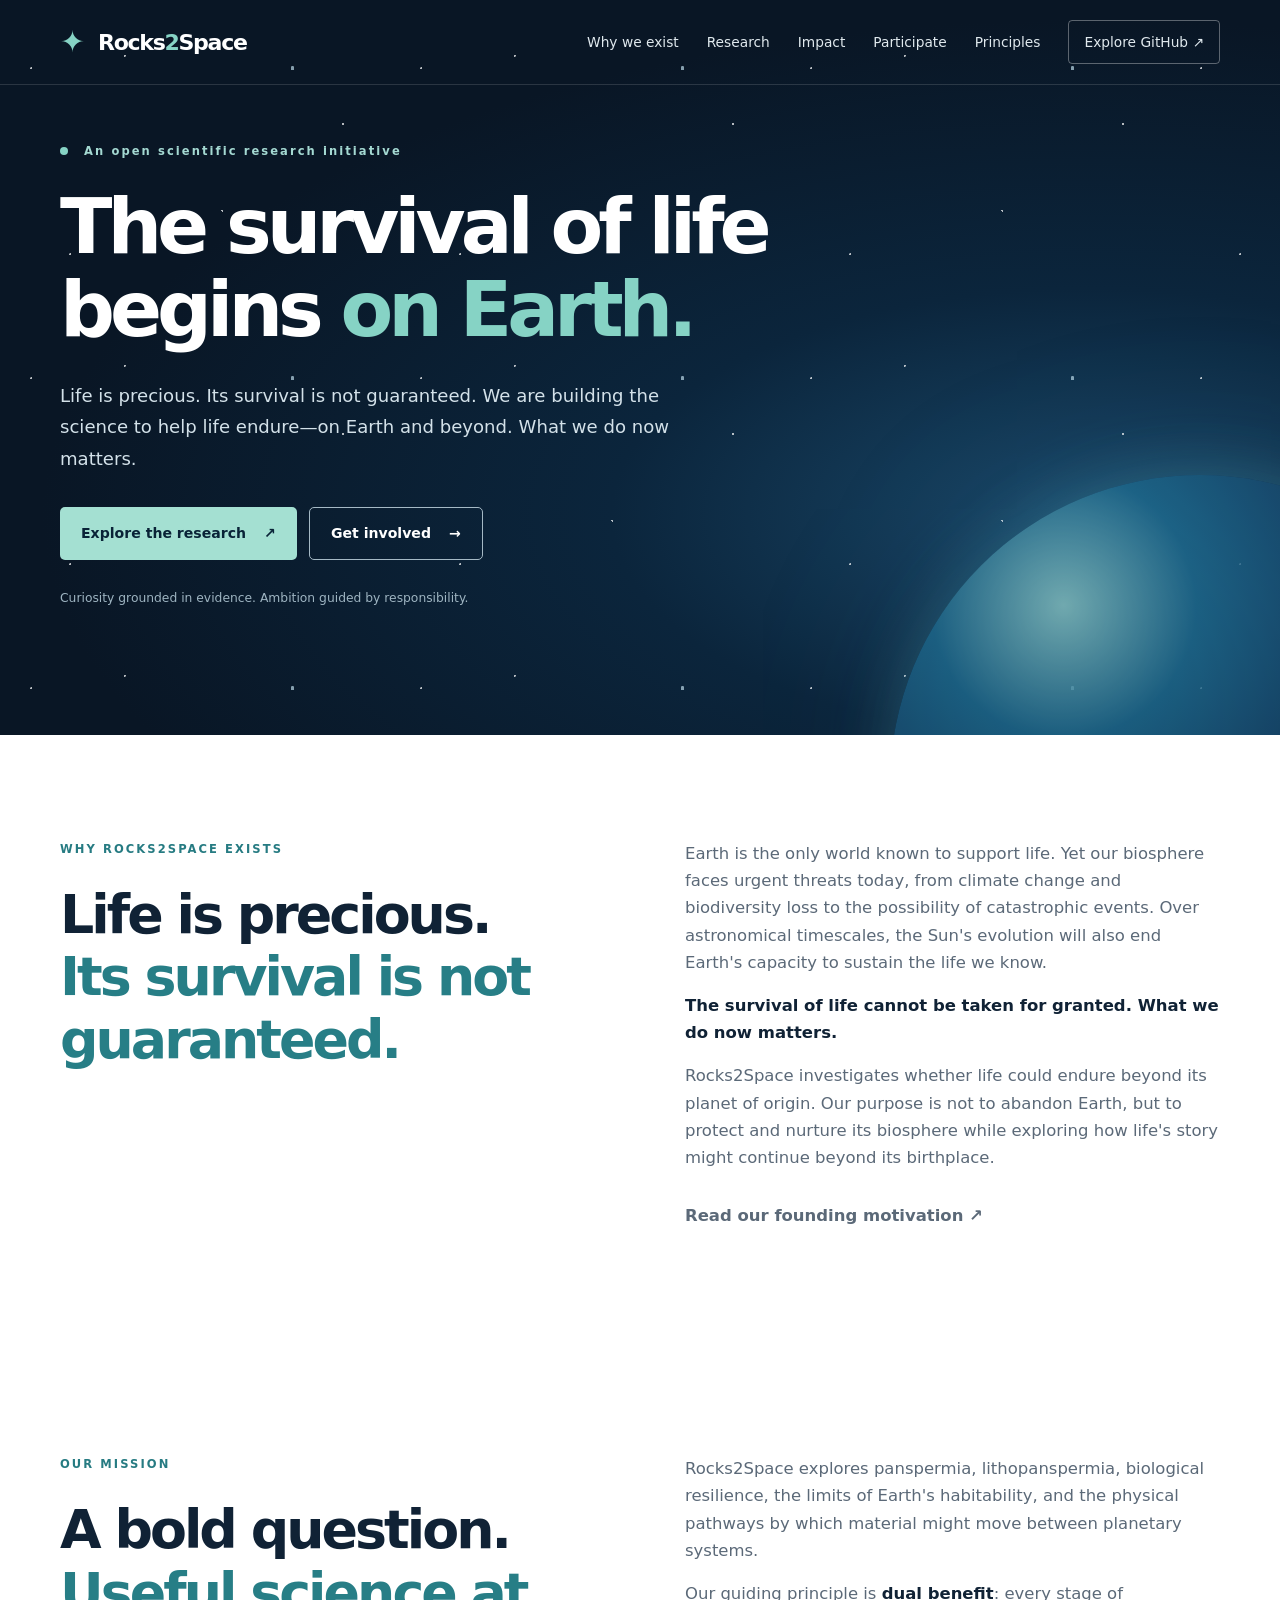
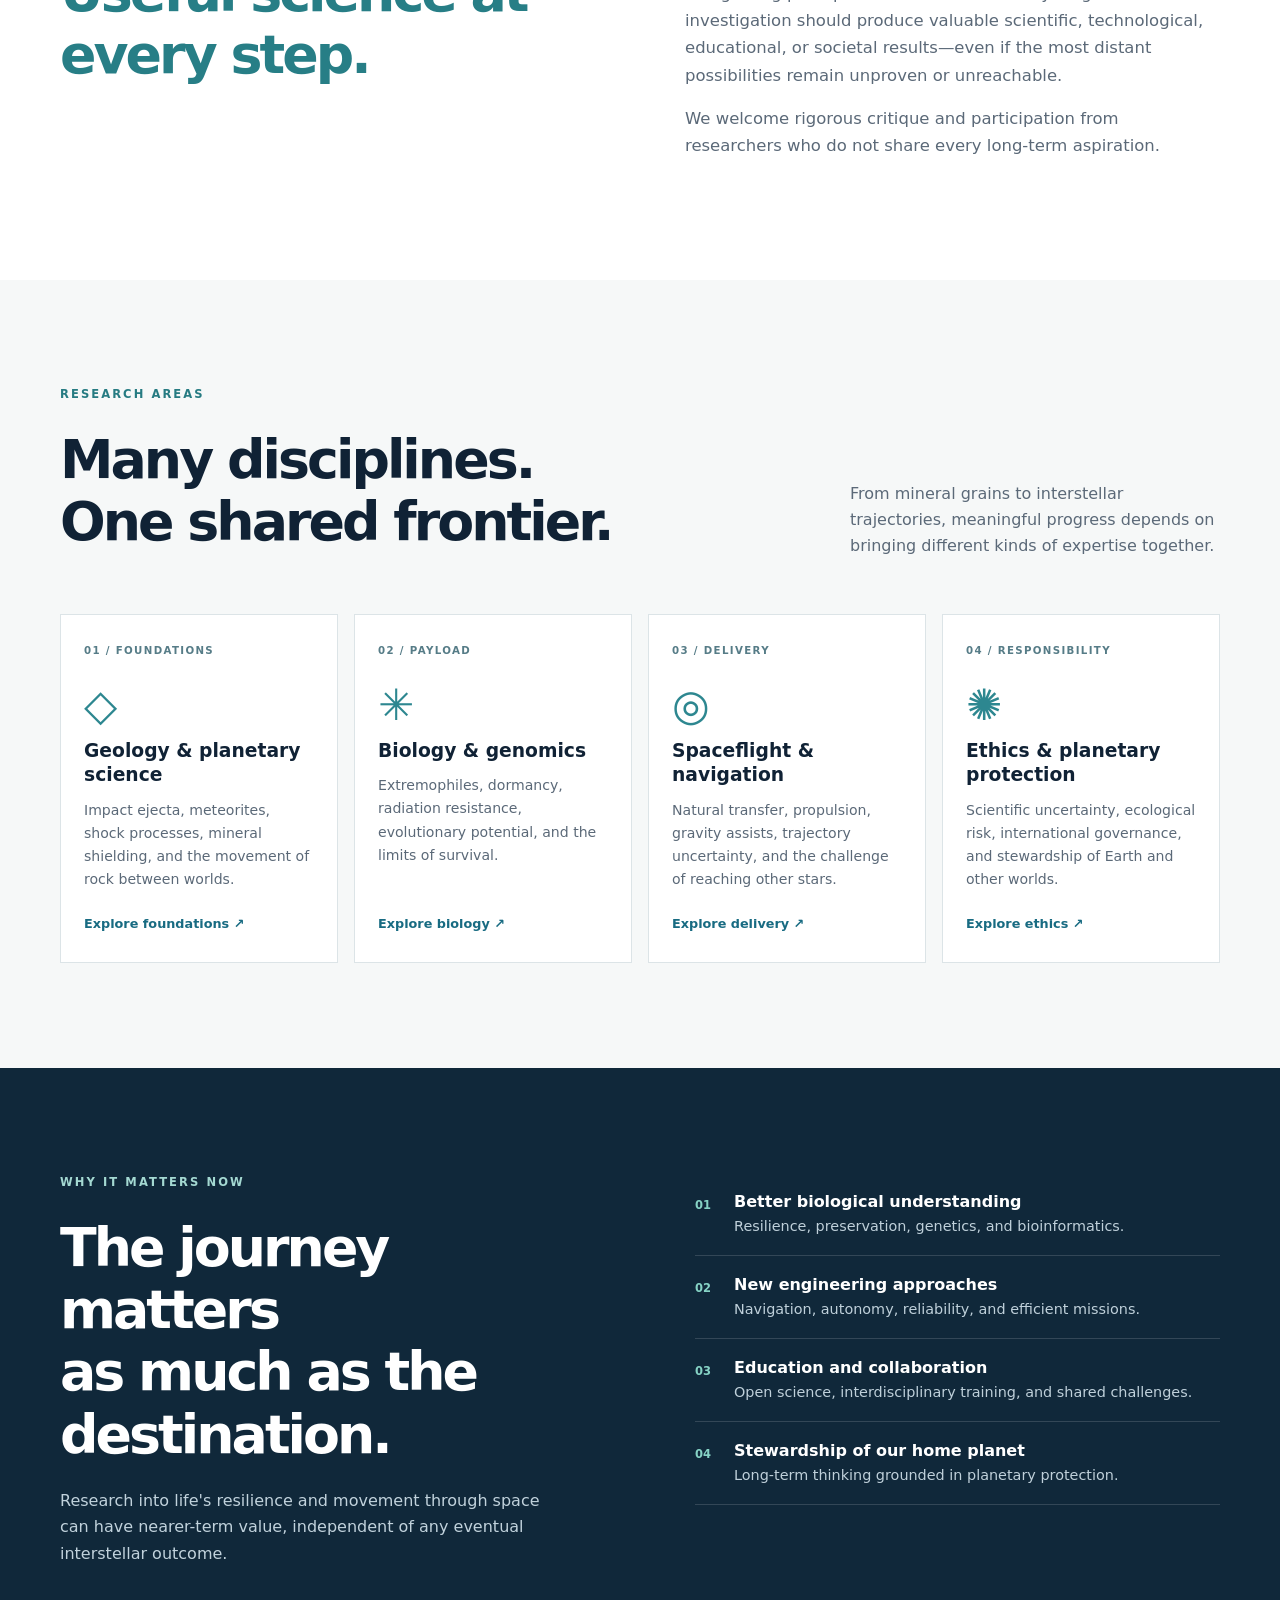
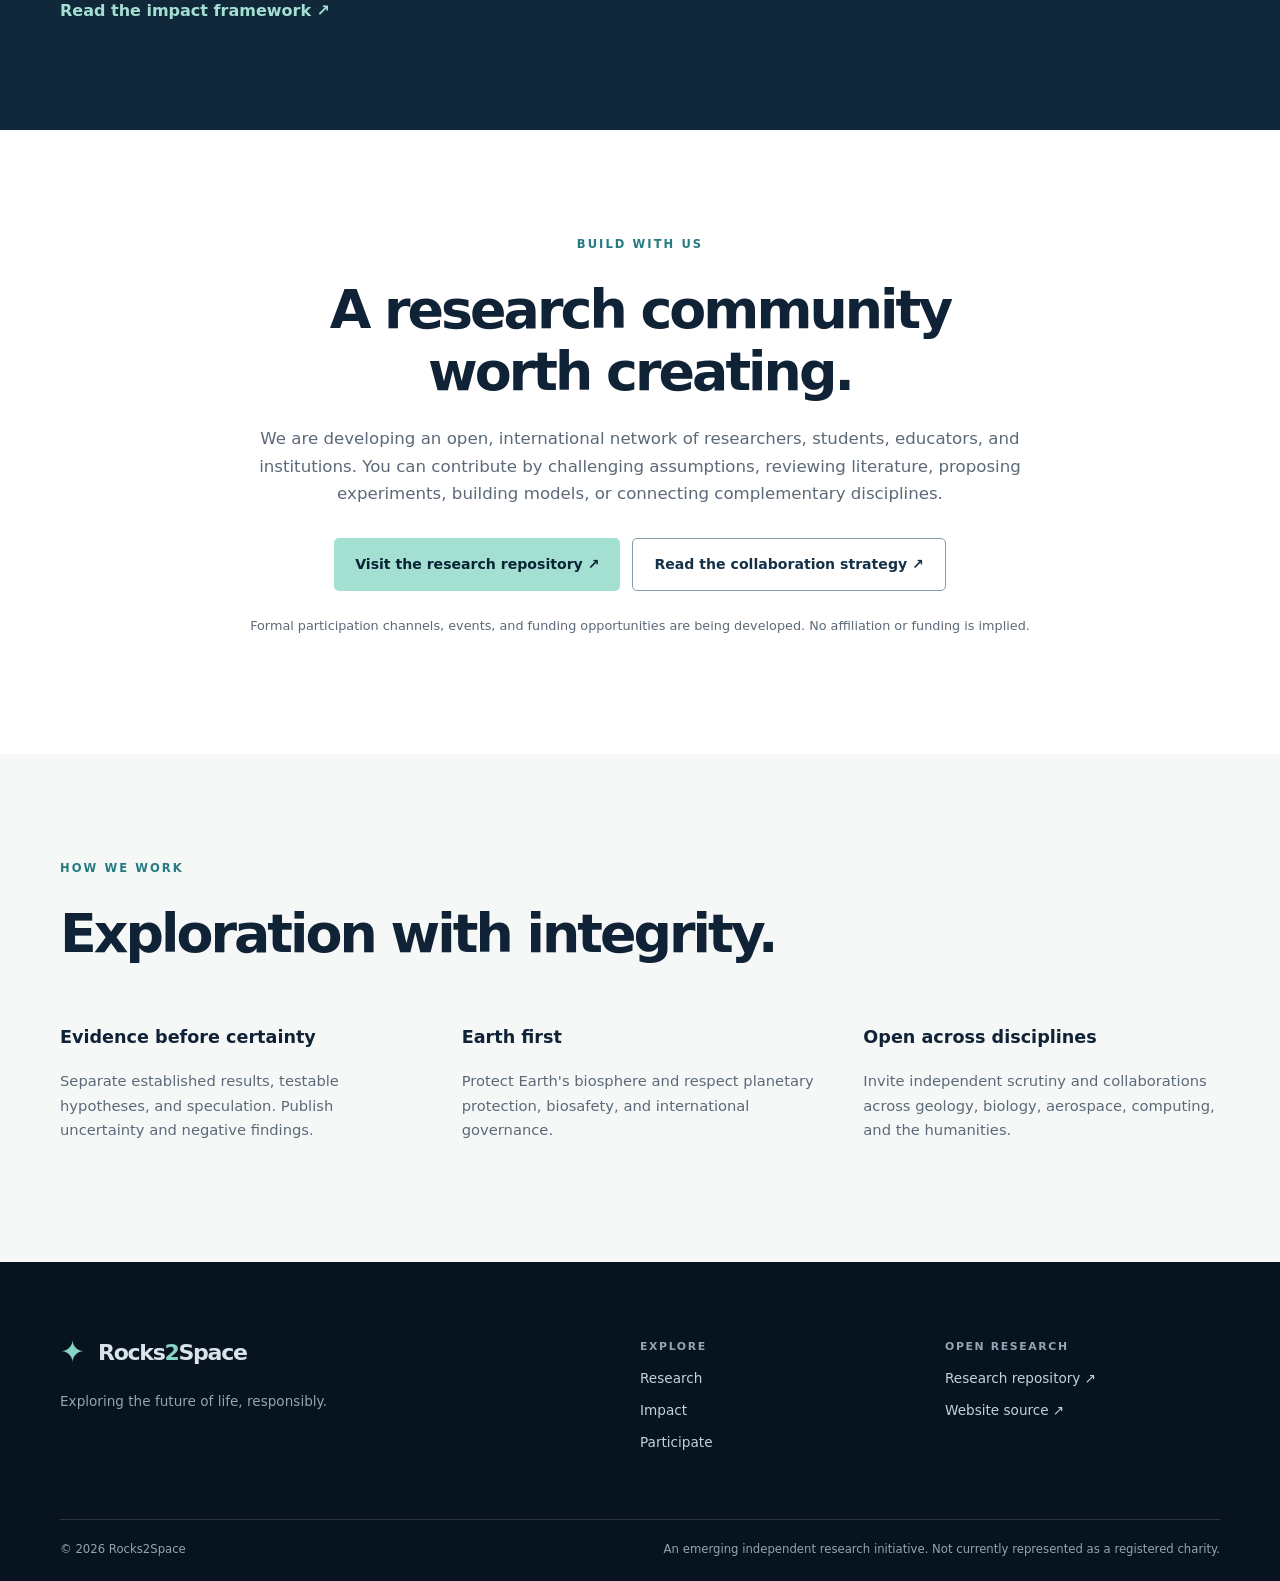
==== index.html @ 5378382f "Center survival-of-life mission on public homepage" ====
<!doctype html>
<html lang="en">
<head>
  <meta charset="utf-8">
  <meta name="viewport" content="width=device-width, initial-scale=1">
  <meta name="description" content="Rocks2Space is an open, interdisciplinary research initiative exploring how life survives, travels, and might flourish beyond Earth—and how that research benefits Earth today.">
  <meta name="theme-color" content="#091625">
  <title>Rocks2Space — The survival of life begins on Earth</title>
  <link rel="icon" href="favicon.svg" type="image/svg+xml">
  <link rel="stylesheet" href="styles.css">
</head>
<body>
  <a class="skip" href="#main">Skip to content</a>
  <header class="site-header">
    <div class="container nav">
      <a class="brand" href="#home" aria-label="Rocks2Space home"><span class="brand-mark" aria-hidden="true">✦</span> Rocks<span class="brand-two">2</span>Space</a>
      <button class="menu-toggle" type="button" aria-label="Toggle navigation" aria-expanded="false" aria-controls="site-links">Menu <span aria-hidden="true">☰</span></button>
      <nav id="site-links" class="site-links" aria-label="Main navigation">
        <a href="#why">Why we exist</a><a href="#research">Research</a><a href="#impact">Impact</a><a href="#participate">Participate</a><a href="#principles">Principles</a>
        <a class="nav-github" href="https://github.com/lukassaul/rocks-to-space" target="_blank" rel="noopener noreferrer">Explore GitHub ↗</a>
      </nav>
    </div>
  </header>
  <main id="main">
    <section class="hero" id="home">
      <div class="hero-stars" aria-hidden="true"></div>
      <div class="container hero-content">
        <p class="eyebrow"><span class="signal"></span> An open scientific research initiative</p>
        <h1>The survival of life<br>begins <em>on Earth.</em></h1>
        <p class="hero-copy">Life is precious. Its survival is not guaranteed. We are building the science to help life endure—on Earth and beyond. What we do now matters.</p>
        <div class="actions"><a class="button primary" href="#research">Explore the research <span aria-hidden="true">↗</span></a><a class="button secondary" href="#participate">Get involved <span aria-hidden="true">→</span></a></div>
        <p class="hero-note">Curiosity grounded in evidence. Ambition guided by responsibility.</p>
      </div>
      <div class="planet" aria-hidden="true"></div>
    </section>
    <section class="intro section" id="why" aria-labelledby="why-title">
      <div class="container intro-grid">
        <div><p class="eyebrow dark">WHY ROCKS2SPACE EXISTS</p><h2 id="why-title">Life is precious.<br><span class="accent">Its survival is not guaranteed.</span></h2></div>
        <div><p>Earth is the only world known to support life. Yet our biosphere faces urgent threats today, from climate change and biodiversity loss to the possibility of catastrophic events. Over astronomical timescales, the Sun's evolution will also end Earth's capacity to sustain the life we know.</p><p><strong>The survival of life cannot be taken for granted. What we do now matters.</strong></p><p>Rocks2Space investigates whether life could endure beyond its planet of origin. Our purpose is not to abandon Earth, but to protect and nurture its biosphere while exploring how life's story might continue beyond its birthplace.</p><p><a class="text-link" href="https://github.com/lukassaul/rocks-to-space/blob/main/Strategy/Vision_and_Motivation/README.md">Read our founding motivation ↗</a></p></div>
      </div>
    </section>
    <section class="intro section" aria-labelledby="mission-title">
      <div class="container intro-grid">
        <div><p class="eyebrow dark">OUR MISSION</p><h2 id="mission-title">A bold question.<br><span class="accent">Useful science at every step.</span></h2></div>
        <div><p>Rocks2Space explores panspermia, lithopanspermia, biological resilience, the limits of Earth's habitability, and the physical pathways by which material might move between planetary systems.</p><p>Our guiding principle is <strong>dual benefit</strong>: every stage of investigation should produce valuable scientific, technological, educational, or societal results—even if the most distant possibilities remain unproven or unreachable.</p><p>We welcome rigorous critique and participation from researchers who do not share every long-term aspiration.</p></div>
      </div>
    </section>
    <section class="research section" id="research" aria-labelledby="research-title">
      <div class="container">
        <div class="section-heading"><div><p class="eyebrow dark">RESEARCH AREAS</p><h2 id="research-title">Many disciplines.<br>One shared frontier.</h2></div><p>From mineral grains to interstellar trajectories, meaningful progress depends on bringing different kinds of expertise together.</p></div>
        <div class="research-grid">
          <article class="research-card"><span class="card-number">01 / FOUNDATIONS</span><div class="card-icon" aria-hidden="true">◇</div><h3>Geology &amp; planetary science</h3><p>Impact ejecta, meteorites, shock processes, mineral shielding, and the movement of rock between worlds.</p><a href="https://github.com/lukassaul/rocks-to-space/tree/main/Foundations">Explore foundations ↗</a></article>
          <article class="research-card"><span class="card-number">02 / PAYLOAD</span><div class="card-icon" aria-hidden="true">✳</div><h3>Biology &amp; genomics</h3><p>Extremophiles, dormancy, radiation resistance, evolutionary potential, and the limits of survival.</p><a href="https://github.com/lukassaul/rocks-to-space/tree/main/Payload">Explore biology ↗</a></article>
          <article class="research-card"><span class="card-number">03 / DELIVERY</span><div class="card-icon" aria-hidden="true">◎</div><h3>Spaceflight &amp; navigation</h3><p>Natural transfer, propulsion, gravity assists, trajectory uncertainty, and the challenge of reaching other stars.</p><a href="https://github.com/lukassaul/rocks-to-space/tree/main/Delivery">Explore delivery ↗</a></article>
          <article class="research-card"><span class="card-number">04 / RESPONSIBILITY</span><div class="card-icon" aria-hidden="true">✺</div><h3>Ethics &amp; planetary protection</h3><p>Scientific uncertainty, ecological risk, international governance, and stewardship of Earth and other worlds.</p><a href="https://github.com/lukassaul/rocks-to-space/tree/main/Foundations/Ethics_and_Planetary_Protection">Explore ethics ↗</a></article>
        </div>
      </div>
    </section>
    <section class="impact section" id="impact" aria-labelledby="impact-title"><div class="container impact-grid">
      <div><p class="eyebrow">WHY IT MATTERS NOW</p><h2 id="impact-title">The journey matters<br>as much as the destination.</h2><p>Research into life's resilience and movement through space can have nearer-term value, independent of any eventual interstellar outcome.</p><a class="text-link light" href="https://github.com/lukassaul/rocks-to-space/blob/main/Impact/README.md">Read the impact framework ↗</a></div>
      <div class="impact-list"><div><span>01</span><p><strong>Better biological understanding</strong><br>Resilience, preservation, genetics, and bioinformatics.</p></div><div><span>02</span><p><strong>New engineering approaches</strong><br>Navigation, autonomy, reliability, and efficient missions.</p></div><div><span>03</span><p><strong>Education and collaboration</strong><br>Open science, interdisciplinary training, and shared challenges.</p></div><div><span>04</span><p><strong>Stewardship of our home planet</strong><br>Long-term thinking grounded in planetary protection.</p></div></div>
    </div></section>
    <section class="participate section" id="participate" aria-labelledby="participate-title"><div class="container participate-inner">
      <p class="eyebrow dark">BUILD WITH US</p><h2 id="participate-title">A research community<br>worth creating.</h2><p>We are developing an open, international network of researchers, students, educators, and institutions. You can contribute by challenging assumptions, reviewing literature, proposing experiments, building models, or connecting complementary disciplines.</p>
      <div class="actions center"><a class="button primary" href="https://github.com/lukassaul/rocks-to-space">Visit the research repository ↗</a><a class="button outline" href="https://github.com/lukassaul/rocks-to-space/blob/main/Strategy/README.md">Read the collaboration strategy ↗</a></div>
      <p class="small-note">Formal participation channels, events, and funding opportunities are being developed. No affiliation or funding is implied.</p>
    </div></section>
    <section class="principles section" id="principles" aria-labelledby="principles-title"><div class="container"><p class="eyebrow dark">HOW WE WORK</p><h2 id="principles-title">Exploration with integrity.</h2><div class="principles-grid"><div><h3>Evidence before certainty</h3><p>Separate established results, testable hypotheses, and speculation. Publish uncertainty and negative findings.</p></div><div><h3>Earth first</h3><p>Protect Earth's biosphere and respect planetary protection, biosafety, and international governance.</p></div><div><h3>Open across disciplines</h3><p>Invite independent scrutiny and collaborations across geology, biology, aerospace, computing, and the humanities.</p></div></div></div></section>
  </main>
  <footer class="footer"><div class="container footer-grid"><div><a class="brand" href="#home"><span class="brand-mark" aria-hidden="true">✦</span> Rocks<span class="brand-two">2</span>Space</a><p>Exploring the future of life, responsibly.</p></div><div><p class="footer-heading">EXPLORE</p><a href="#research">Research</a><a href="#impact">Impact</a><a href="#participate">Participate</a></div><div><p class="footer-heading">OPEN RESEARCH</p><a href="https://github.com/lukassaul/rocks-to-space">Research repository ↗</a><a href="https://github.com/lukassaul/rocks2space.org">Website source ↗</a></div></div><div class="container footer-bottom"><span>© <span id="year">2026</span> Rocks2Space</span><span>An emerging independent research initiative. Not currently represented as a registered charity.</span></div></footer>
  <script src="script.js" defer></script>
</body></html>
---- styles.css ----
:root{--ink:#102235;--muted:#5b6978;--navy:#091625;--blue:#256b9a;--teal:#86d3c5;--paper:#f6f8f8;--line:#dce4e7}*{box-sizing:border-box}html{scroll-behavior:smooth}body{margin:0;color:var(--ink);background:white;font:16px/1.65 system-ui,-apple-system,BlinkMacSystemFont,"Segoe UI",sans-serif}a{color:inherit}a:focus-visible,button:focus-visible{outline:3px solid #49aee4;outline-offset:4px}.container{width:min(1160px,calc(100% - 48px));margin-inline:auto}.skip{position:absolute;top:-100px;left:12px;background:white;padding:12px;z-index:99}.skip:focus{top:12px}.site-header{position:absolute;top:0;left:0;right:0;z-index:5;color:#fff;border-bottom:1px solid #ffffff22}.nav{height:84px;display:flex;justify-content:space-between;align-items:center;gap:20px}.brand{text-decoration:none;font-size:1.38rem;font-weight:780;letter-spacing:-.06em;white-space:nowrap}.brand-mark{color:var(--teal);font-size:1.35em;vertical-align:-.06em;margin-right:8px}.brand-two{color:var(--teal)}.site-links{display:flex;align-items:center;gap:28px}.site-links a{text-decoration:none;font-size:.86rem;color:#e0e9ee}.site-links a:hover{color:var(--teal)}.site-links .nav-github{border:1px solid #ffffff55;border-radius:4px;padding:10px 15px}.menu-toggle{display:none}.hero{background:radial-gradient(ellipse at 85% 70%,#194869 0%,#0b253c 31%,#091625 68%);color:white;min-height:735px;position:relative;overflow:hidden;display:flex;align-items:center}.hero-stars{position:absolute;inset:0;opacity:.7;background-image:radial-gradient(1px 1px at 8% 22%,#fff 98%,transparent),radial-gradient(1px 1px at 32% 18%,#fff 98%,transparent),radial-gradient(2px 2px at 75% 22%,#b9d7e6 98%,transparent),radial-gradient(1px 1px at 88% 40%,#fff 98%,transparent),radial-gradient(1px 1px at 57% 68%,#fff 98%,transparent),radial-gradient(1px 1px at 18% 82%,#fff 98%,transparent);background-size:390px 310px}.hero-content{position:relative;z-index:2;padding-top:130px;padding-bottom:115px}.eyebrow{font-size:.72rem;letter-spacing:.18em;font-weight:750;color:#a4d9d2;margin:0 0 25px}.eyebrow.dark{color:#267b82}.signal{display:inline-block;width:8px;height:8px;background:var(--teal);border-radius:50%;margin-right:10px}.hero h1{font-size:clamp(3.2rem,6vw,5.9rem);line-height:1.08;letter-spacing:-.065em;font-weight:750;margin:0 0 28px;max-width:900px}.hero h1 em{color:var(--teal);font-style:normal}.hero-copy{font-size:1.13rem;line-height:1.75;max-width:610px;color:#d3e1e9;margin:0 0 32px}.actions{display:flex;flex-wrap:wrap;gap:12px}.button{display:inline-flex;align-items:center;gap:18px;justify-content:center;text-decoration:none;padding:14px 21px;border-radius:5px;font-weight:700;font-size:.88rem;transition:transform .2s,background .2s}.button:hover{transform:translateY(-2px)}.button.primary{background:#a4e0d2;color:#092337}.button.primary:hover{background:#c2f2e5}.button.secondary{border:1px solid #a5b9c5;color:#fff}.button.outline{border:1px solid #839da8;color:#153148}.hero-note{font-size:.77rem;color:#9eb4c1;margin:28px 0 0}.planet{position:absolute;width:620px;height:620px;border-radius:50%;right:-230px;bottom:-360px;background:radial-gradient(circle at 28% 21%,#88c5c5 0%,#1e6a8e 20%,#153d62 46%,#081626 72%);box-shadow:0 0 60px #5bb8c255,0 0 180px #4b93bb25;opacity:.8}.section{padding:105px 0}.intro-grid{display:grid;grid-template-columns:1fr 1fr;gap:90px}.section h2{font-size:clamp(2.2rem,4.2vw,3.65rem);line-height:1.16;letter-spacing:-.055em;margin:0 0 22px}.intro-grid p:not(.eyebrow){color:var(--muted);margin:0 0 16px;font-size:1.03rem}.intro-grid strong{color:var(--ink)}.accent{color:#277e86}.research{background:var(--paper)}.section-heading{display:flex;justify-content:space-between;gap:60px;align-items:end;margin-bottom:38px}.section-heading>p{max-width:370px;color:var(--muted)}.research-grid{display:grid;grid-template-columns:repeat(4,1fr);gap:16px}.research-card{background:white;border:1px solid var(--line);padding:27px 23px;min-height:340px;display:flex;flex-direction:column;transition:transform .2s,box-shadow .2s}.research-card:hover{transform:translateY(-4px);box-shadow:0 12px 30px #10223512}.card-number{font-size:.64rem;letter-spacing:.13em;color:#567c87;font-weight:800}.card-icon{font-size:2.7rem;color:#2d8790;margin:25px 0 12px;line-height:1}.research-card h3{font-size:1.17rem;line-height:1.3;margin:0 0 11px}.research-card p{font-size:.88rem;color:var(--muted);line-height:1.65;margin:0 0 22px}.research-card a{font-size:.8rem;color:#186b82;font-weight:700;text-decoration:none;margin-top:auto}.research-card a:hover{text-decoration:underline}.impact{background:#10283a;color:white}.impact-grid{display:grid;grid-template-columns:1fr 1fr;gap:110px}.impact h2{color:white}.impact-grid>div>p:not(.eyebrow){color:#c1d2dc;max-width:480px}.text-link{display:inline-block;margin-top:15px;font-weight:700;text-decoration:none}.text-link.light{color:#a4e0d2}.impact-list>div{display:flex;gap:23px;padding:16px 0;border-bottom:1px solid #ffffff25}.impact-list span{font-size:.72rem;font-weight:700;color:var(--teal);padding-top:7px}.impact-list p{margin:0;color:#bfd0da;font-size:.9rem}.impact-list strong{color:white;font-size:1rem}.participate{text-align:center}.participate-inner{max-width:800px}.participate p:not(.eyebrow){color:var(--muted);font-size:1.04rem}.actions.center{justify-content:center;margin-top:30px}.participate .small-note{font-size:.8rem!important;margin-top:24px}.principles{background:var(--paper)}.principles-grid{display:grid;grid-template-columns:repeat(3,1fr);gap:45px;margin-top:40px}.principles-grid h3{font-size:1.1rem}.principles-grid p{color:var(--muted);font-size:.92rem}.footer{background:#07131e;color:#d8e4eb;padding:65px 0 22px}.footer-grid{display:grid;grid-template-columns:2fr 1fr 1fr;gap:30px;padding-bottom:55px}.footer-grid p{font-size:.85rem;color:#91a5b4}.footer-grid a:not(.brand){display:block;color:#c3d2dd;font-size:.85rem;text-decoration:none;margin:10px 0}.footer-heading{letter-spacing:.15em;font-size:.68rem!important;font-weight:800}.footer-bottom{border-top:1px solid #ffffff25;padding-top:20px;display:flex;justify-content:space-between;gap:20px;color:#91a5b4;font-size:.73rem}@media(max-width:900px){.research-grid{grid-template-columns:repeat(2,1fr)}.intro-grid,.impact-grid{gap:40px}.site-links{gap:15px}.site-links a{font-size:.78rem}}@media(max-width:680px){.container{width:min(100% - 34px,1160px)}.nav{height:70px}.menu-toggle{display:block;background:transparent;color:white;border:1px solid #ffffff55;padding:8px 11px;border-radius:4px}.site-links{display:none;position:absolute;top:70px;left:0;right:0;background:#091625;padding:20px 24px;flex-direction:column;align-items:stretch;gap:15px;border-bottom:1px solid #ffffff44}.site-links.open{display:flex}.hero{min-height:700px}.hero-content{padding-top:145px;padding-bottom:100px}.hero h1{font-size:clamp(2.75rem,11vw,4.2rem)}.hero-copy{font-size:1rem}.planet{width:400px;height:400px;right:-220px;bottom:-230px}.section{padding:72px 0}.intro-grid,.impact-grid,.section-heading{display:block}.section-heading>p{max-width:100%}.research-grid,.principles-grid{grid-template-columns:1fr}.research-card{min-height:290px}.impact-list{margin-top:35px}.footer-grid{grid-template-columns:1fr 1fr}.footer-grid>div:first-child{grid-column:1/-1}.footer-bottom{flex-direction:column}.button{width:100%}}@media(prefers-reduced-motion:reduce){html{scroll-behavior:auto}*,*:before,*:after{transition:none!important}}
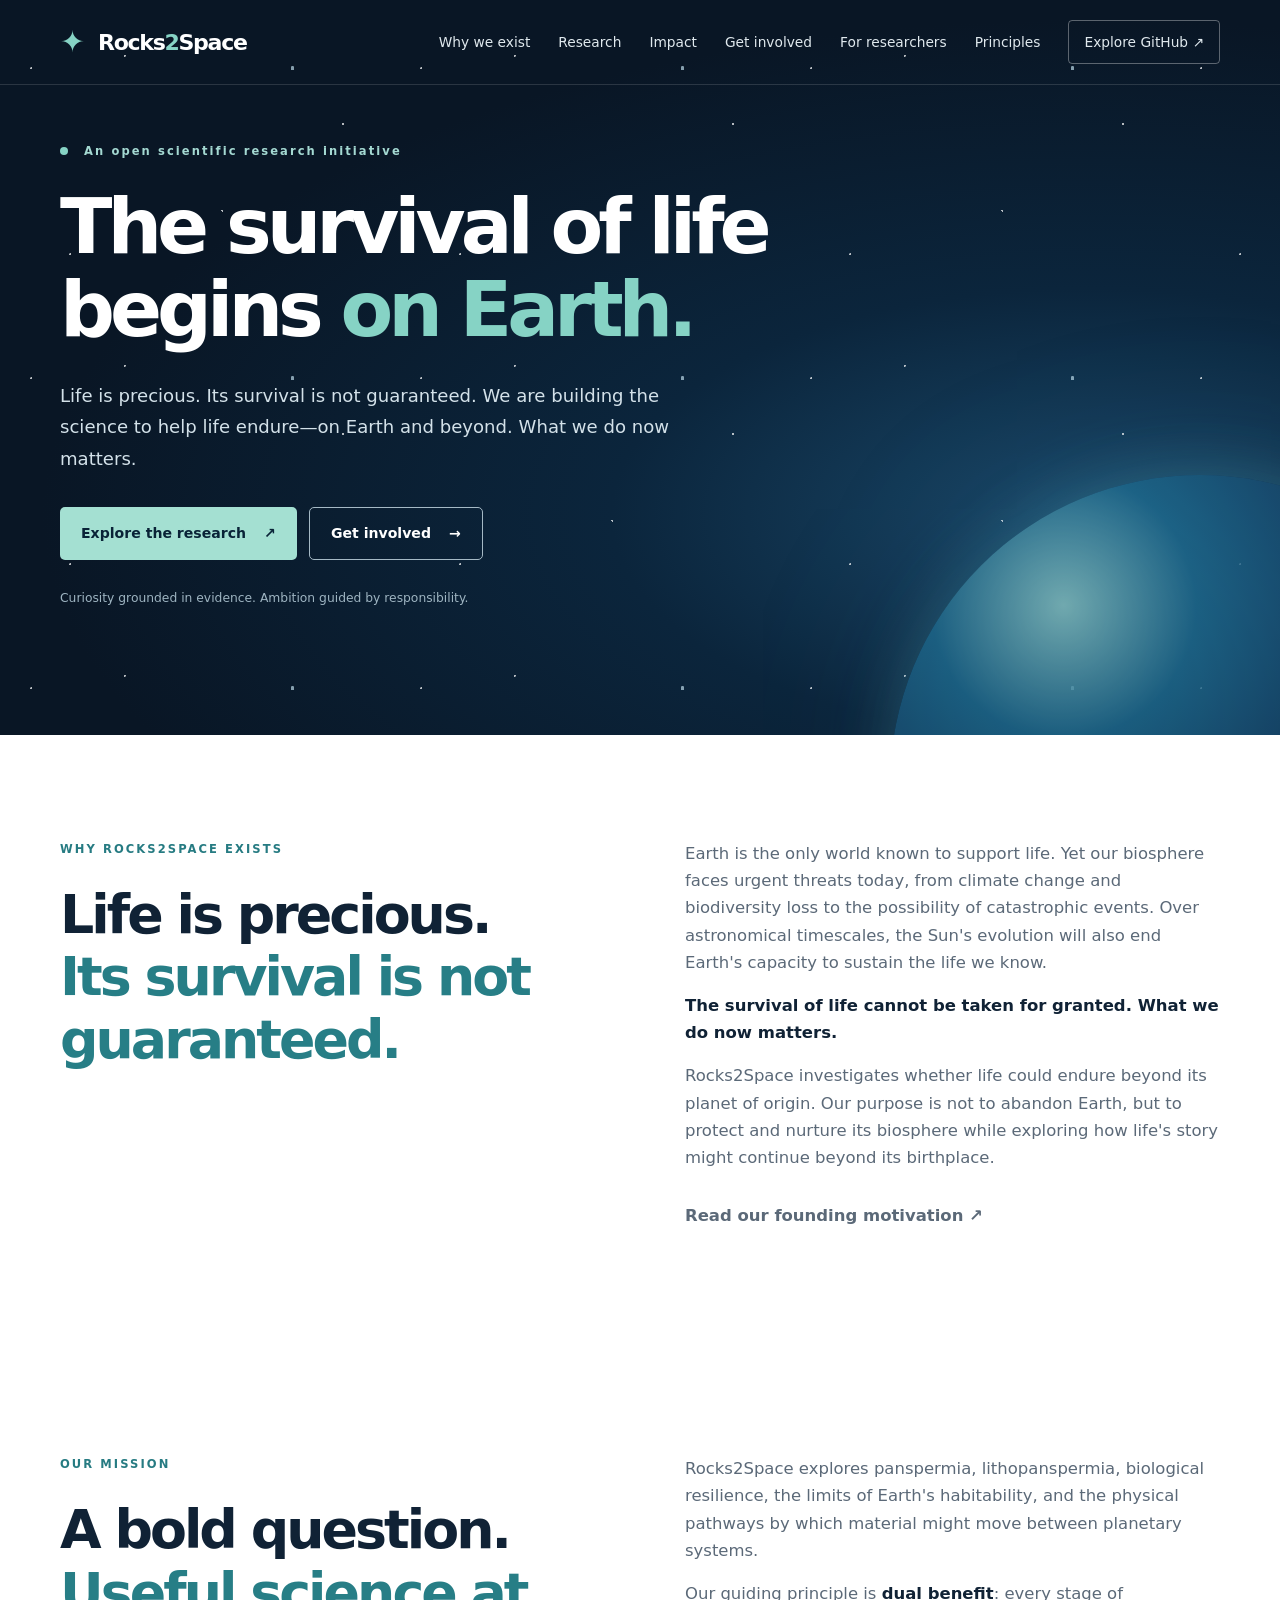
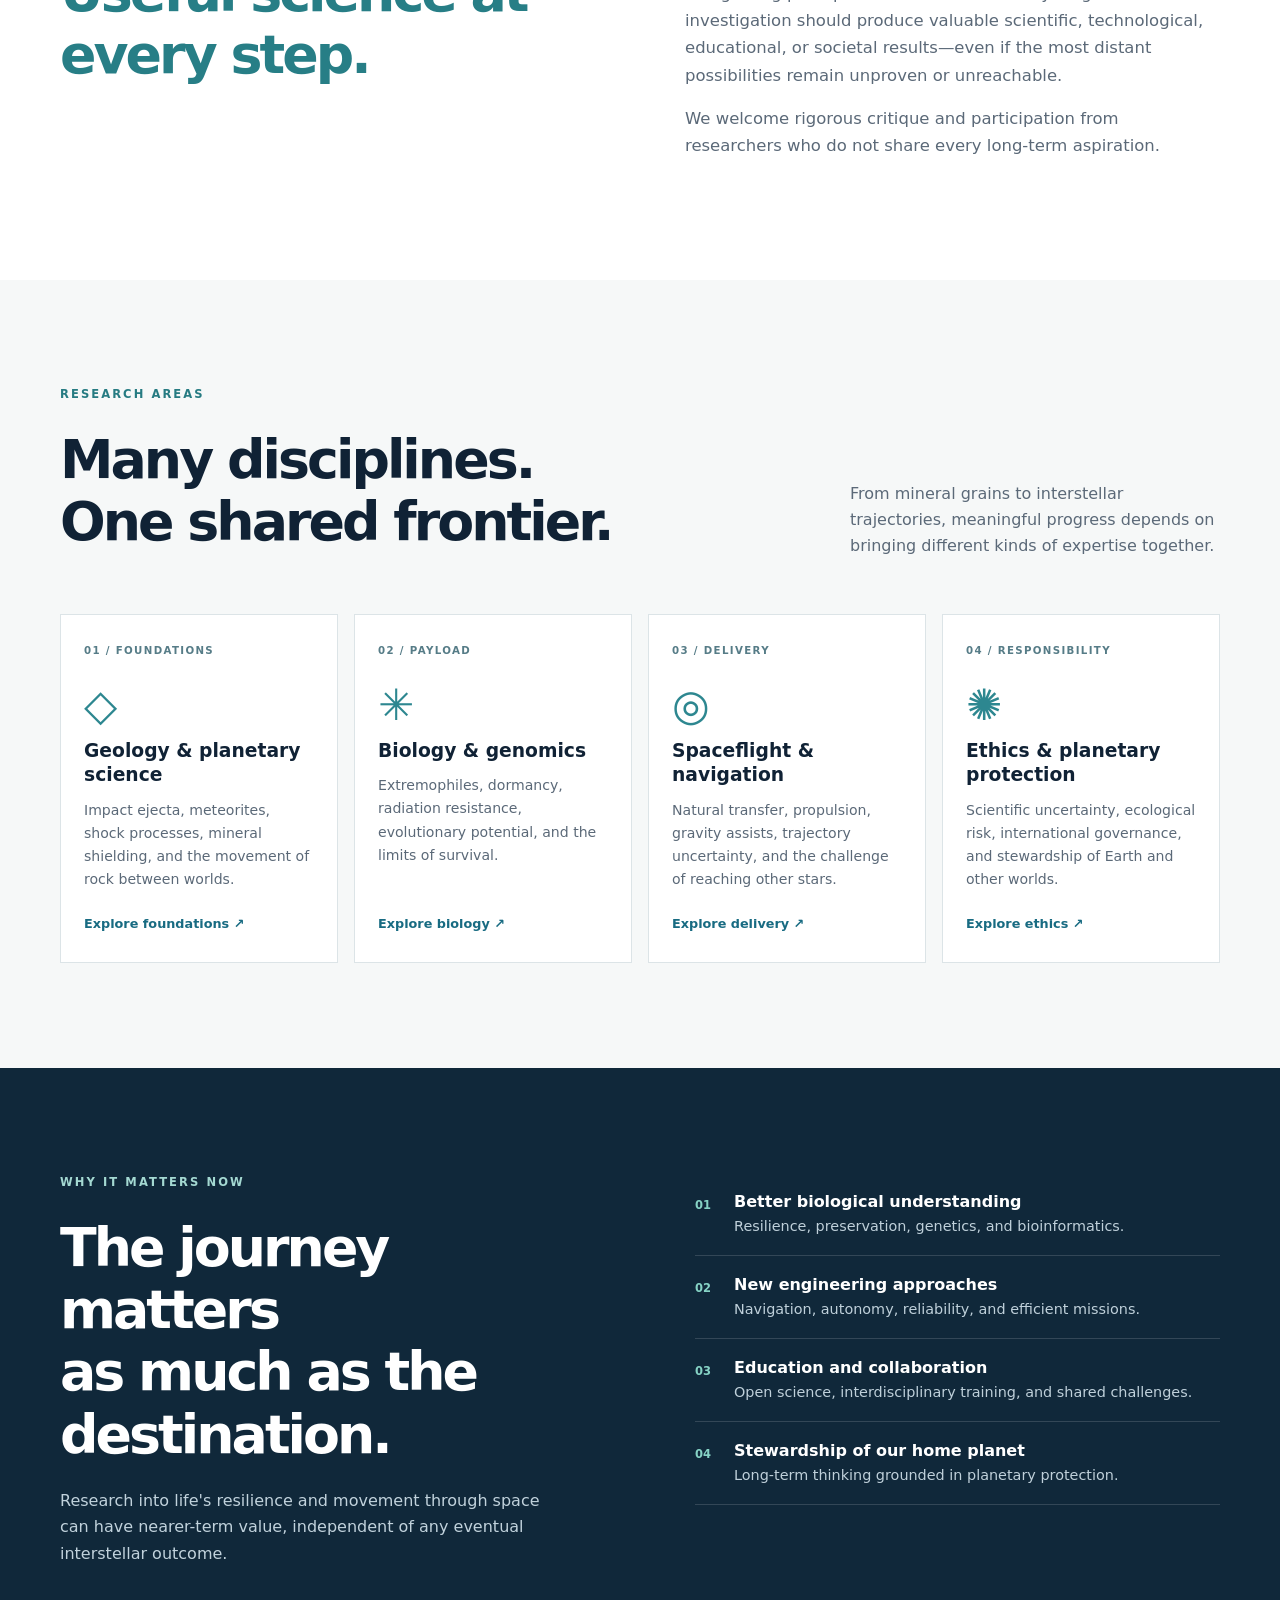
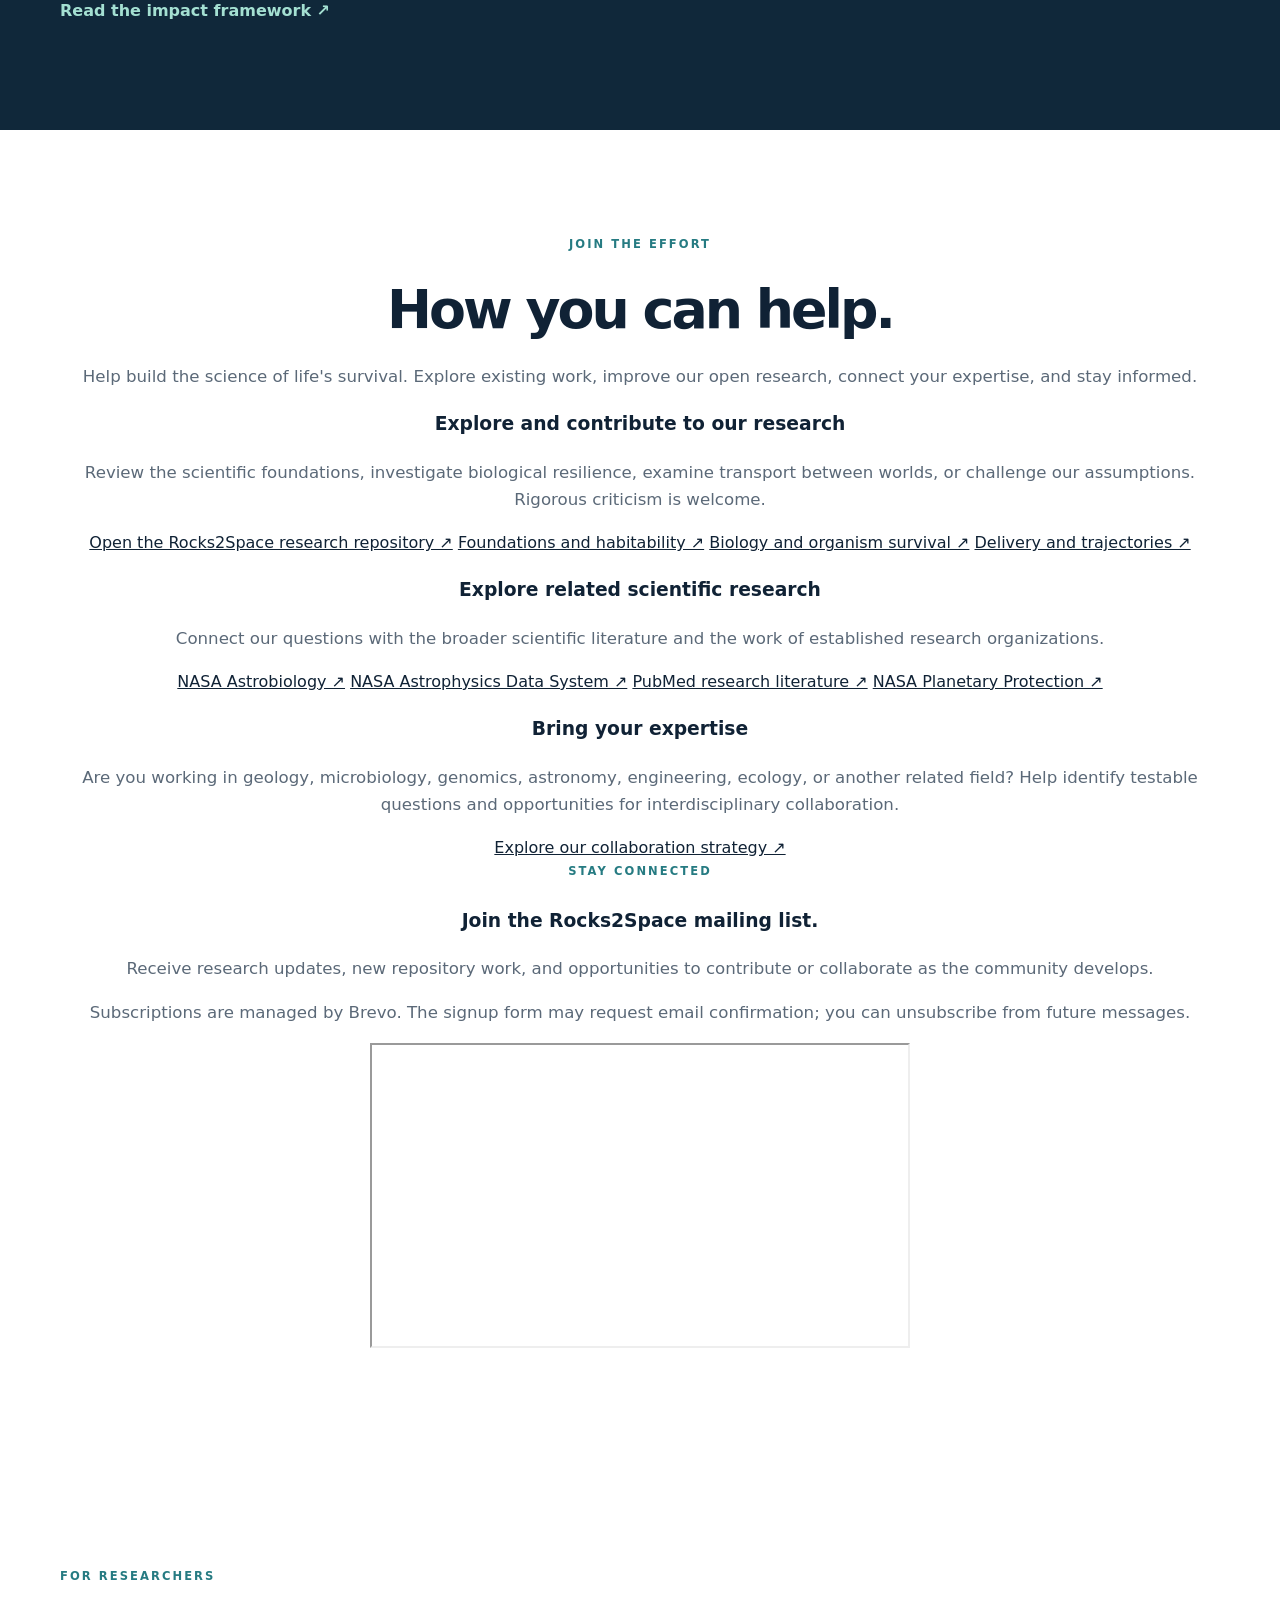
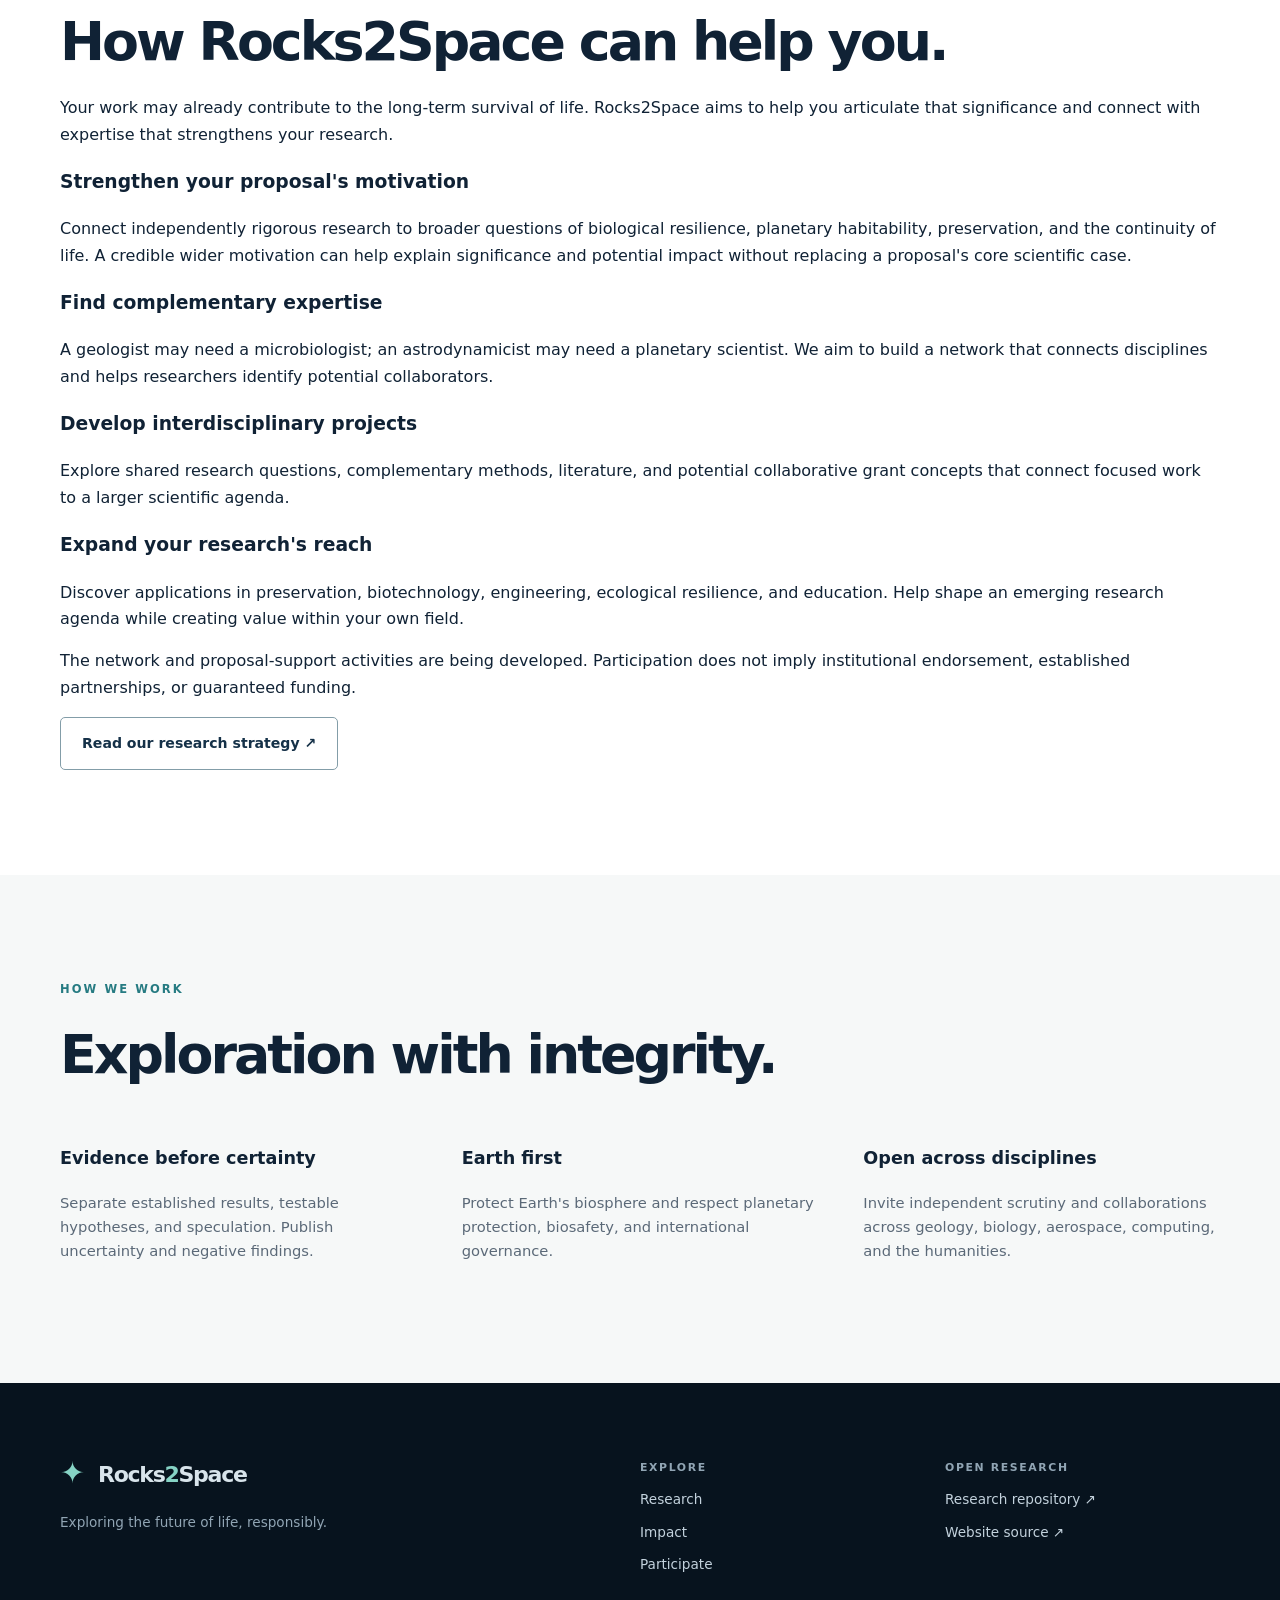
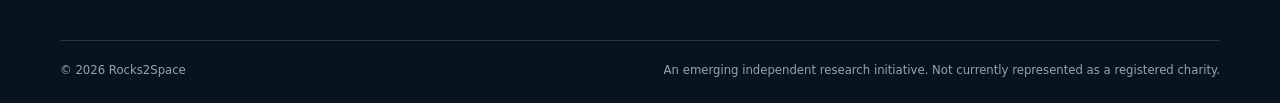
==== commit 7f35c2d7: "Add participation and researcher benefits sections with Brevo signup" ====
--- a/index.html
+++ b/index.html
@@ -16,7 +16,7 @@
       <a class="brand" href="#home" aria-label="Rocks2Space home"><span class="brand-mark" aria-hidden="true">✦</span> Rocks<span class="brand-two">2</span>Space</a>
       <button class="menu-toggle" type="button" aria-label="Toggle navigation" aria-expanded="false" aria-controls="site-links">Menu <span aria-hidden="true">☰</span></button>
       <nav id="site-links" class="site-links" aria-label="Main navigation">
-        <a href="#why">Why we exist</a><a href="#research">Research</a><a href="#impact">Impact</a><a href="#participate">Participate</a><a href="#principles">Principles</a>
+        <a href="#why">Why we exist</a><a href="#research">Research</a><a href="#impact">Impact</a><a href="#participate">Get involved</a><a href="#research-benefits">For researchers</a><a href="#principles">Principles</a>
         <a class="nav-github" href="https://github.com/lukassaul/rocks-to-space" target="_blank" rel="noopener noreferrer">Explore GitHub ↗</a>
       </nav>
     </div>
@@ -60,11 +60,62 @@
       <div><p class="eyebrow">WHY IT MATTERS NOW</p><h2 id="impact-title">The journey matters<br>as much as the destination.</h2><p>Research into life's resilience and movement through space can have nearer-term value, independent of any eventual interstellar outcome.</p><a class="text-link light" href="https://github.com/lukassaul/rocks-to-space/blob/main/Impact/README.md">Read the impact framework ↗</a></div>
       <div class="impact-list"><div><span>01</span><p><strong>Better biological understanding</strong><br>Resilience, preservation, genetics, and bioinformatics.</p></div><div><span>02</span><p><strong>New engineering approaches</strong><br>Navigation, autonomy, reliability, and efficient missions.</p></div><div><span>03</span><p><strong>Education and collaboration</strong><br>Open science, interdisciplinary training, and shared challenges.</p></div><div><span>04</span><p><strong>Stewardship of our home planet</strong><br>Long-term thinking grounded in planetary protection.</p></div></div>
     </div></section>
-    <section class="participate section" id="participate" aria-labelledby="participate-title"><div class="container participate-inner">
-      <p class="eyebrow dark">BUILD WITH US</p><h2 id="participate-title">A research community<br>worth creating.</h2><p>We are developing an open, international network of researchers, students, educators, and institutions. You can contribute by challenging assumptions, reviewing literature, proposing experiments, building models, or connecting complementary disciplines.</p>
-      <div class="actions center"><a class="button primary" href="https://github.com/lukassaul/rocks-to-space">Visit the research repository ↗</a><a class="button outline" href="https://github.com/lukassaul/rocks-to-space/blob/main/Strategy/README.md">Read the collaboration strategy ↗</a></div>
-      <p class="small-note">Formal participation channels, events, and funding opportunities are being developed. No affiliation or funding is implied.</p>
-    </div></section>
+    <section class="participate section" id="participate" aria-labelledby="participate-title">
+      <div class="container">
+        <p class="eyebrow dark">JOIN THE EFFORT</p>
+        <h2 id="participate-title">How you can help.</h2>
+        <p class="participation-lead">Help build the science of life's survival. Explore existing work, improve our open research, connect your expertise, and stay informed.</p>
+        <div class="participation-grid">
+          <article class="participation-card">
+            <h3>Explore and contribute to our research</h3>
+            <p>Review the scientific foundations, investigate biological resilience, examine transport between worlds, or challenge our assumptions. Rigorous criticism is welcome.</p>
+            <a href="https://github.com/lukassaul/rocks-to-space">Open the Rocks2Space research repository ↗</a>
+            <a href="https://github.com/lukassaul/rocks-to-space/tree/main/Foundations">Foundations and habitability ↗</a>
+            <a href="https://github.com/lukassaul/rocks-to-space/tree/main/Payload">Biology and organism survival ↗</a>
+            <a href="https://github.com/lukassaul/rocks-to-space/tree/main/Delivery">Delivery and trajectories ↗</a>
+          </article>
+          <article class="participation-card">
+            <h3>Explore related scientific research</h3>
+            <p>Connect our questions with the broader scientific literature and the work of established research organizations.</p>
+            <a href="https://astrobiology.nasa.gov/">NASA Astrobiology ↗</a>
+            <a href="https://ui.adsabs.harvard.edu/">NASA Astrophysics Data System ↗</a>
+            <a href="https://pubmed.ncbi.nlm.nih.gov/">PubMed research literature ↗</a>
+            <a href="https://planetaryprotection.jpl.nasa.gov/">NASA Planetary Protection ↗</a>
+          </article>
+          <article class="participation-card">
+            <h3>Bring your expertise</h3>
+            <p>Are you working in geology, microbiology, genomics, astronomy, engineering, ecology, or another related field? Help identify testable questions and opportunities for interdisciplinary collaboration.</p>
+            <a href="https://github.com/lukassaul/rocks-to-space/blob/main/Strategy/README.md">Explore our collaboration strategy ↗</a>
+          </article>
+        </div>
+        <div class="signup-panel" id="mailing-list">
+          <div>
+            <p class="eyebrow dark">STAY CONNECTED</p>
+            <h3>Join the Rocks2Space mailing list.</h3>
+            <p>Receive research updates, new repository work, and opportunities to contribute or collaborate as the community develops.</p>
+            <p class="signup-note">Subscriptions are managed by Brevo. The signup form may request email confirmation; you can unsubscribe from future messages.</p>
+          </div>
+          <div class="signup-embed">
+            <iframe title="Subscribe to the Rocks2Space mailing list" width="540" height="305" src="https://65993187.sibforms.com/v2/serve/[base64]" loading="lazy" referrerpolicy="strict-origin-when-cross-origin"></iframe>
+          </div>
+        </div>
+      </div>
+    </section>
+    <section class="research-benefits section" id="research-benefits" aria-labelledby="benefits-title">
+      <div class="container">
+        <p class="eyebrow dark">FOR RESEARCHERS</p>
+        <h2 id="benefits-title">How Rocks2Space can help you.</h2>
+        <p class="participation-lead">Your work may already contribute to the long-term survival of life. Rocks2Space aims to help you articulate that significance and connect with expertise that strengthens your research.</p>
+        <div class="benefits-grid">
+          <article><h3>Strengthen your proposal's motivation</h3><p>Connect independently rigorous research to broader questions of biological resilience, planetary habitability, preservation, and the continuity of life. A credible wider motivation can help explain significance and potential impact without replacing a proposal's core scientific case.</p></article>
+          <article><h3>Find complementary expertise</h3><p>A geologist may need a microbiologist; an astrodynamicist may need a planetary scientist. We aim to build a network that connects disciplines and helps researchers identify potential collaborators.</p></article>
+          <article><h3>Develop interdisciplinary projects</h3><p>Explore shared research questions, complementary methods, literature, and potential collaborative grant concepts that connect focused work to a larger scientific agenda.</p></article>
+          <article><h3>Expand your research's reach</h3><p>Discover applications in preservation, biotechnology, engineering, ecological resilience, and education. Help shape an emerging research agenda while creating value within your own field.</p></article>
+        </div>
+        <p class="benefits-note">The network and proposal-support activities are being developed. Participation does not imply institutional endorsement, established partnerships, or guaranteed funding.</p>
+        <a class="button outline" href="https://github.com/lukassaul/rocks-to-space/blob/main/Strategy/README.md">Read our research strategy ↗</a>
+      </div>
+    </section>
     <section class="principles section" id="principles" aria-labelledby="principles-title"><div class="container"><p class="eyebrow dark">HOW WE WORK</p><h2 id="principles-title">Exploration with integrity.</h2><div class="principles-grid"><div><h3>Evidence before certainty</h3><p>Separate established results, testable hypotheses, and speculation. Publish uncertainty and negative findings.</p></div><div><h3>Earth first</h3><p>Protect Earth's biosphere and respect planetary protection, biosafety, and international governance.</p></div><div><h3>Open across disciplines</h3><p>Invite independent scrutiny and collaborations across geology, biology, aerospace, computing, and the humanities.</p></div></div></div></section>
   </main>
   <footer class="footer"><div class="container footer-grid"><div><a class="brand" href="#home"><span class="brand-mark" aria-hidden="true">✦</span> Rocks<span class="brand-two">2</span>Space</a><p>Exploring the future of life, responsibly.</p></div><div><p class="footer-heading">EXPLORE</p><a href="#research">Research</a><a href="#impact">Impact</a><a href="#participate">Participate</a></div><div><p class="footer-heading">OPEN RESEARCH</p><a href="https://github.com/lukassaul/rocks-to-space">Research repository ↗</a><a href="https://github.com/lukassaul/rocks2space.org">Website source ↗</a></div></div><div class="container footer-bottom"><span>© <span id="year">2026</span> Rocks2Space</span><span>An emerging independent research initiative. Not currently represented as a registered charity.</span></div></footer>
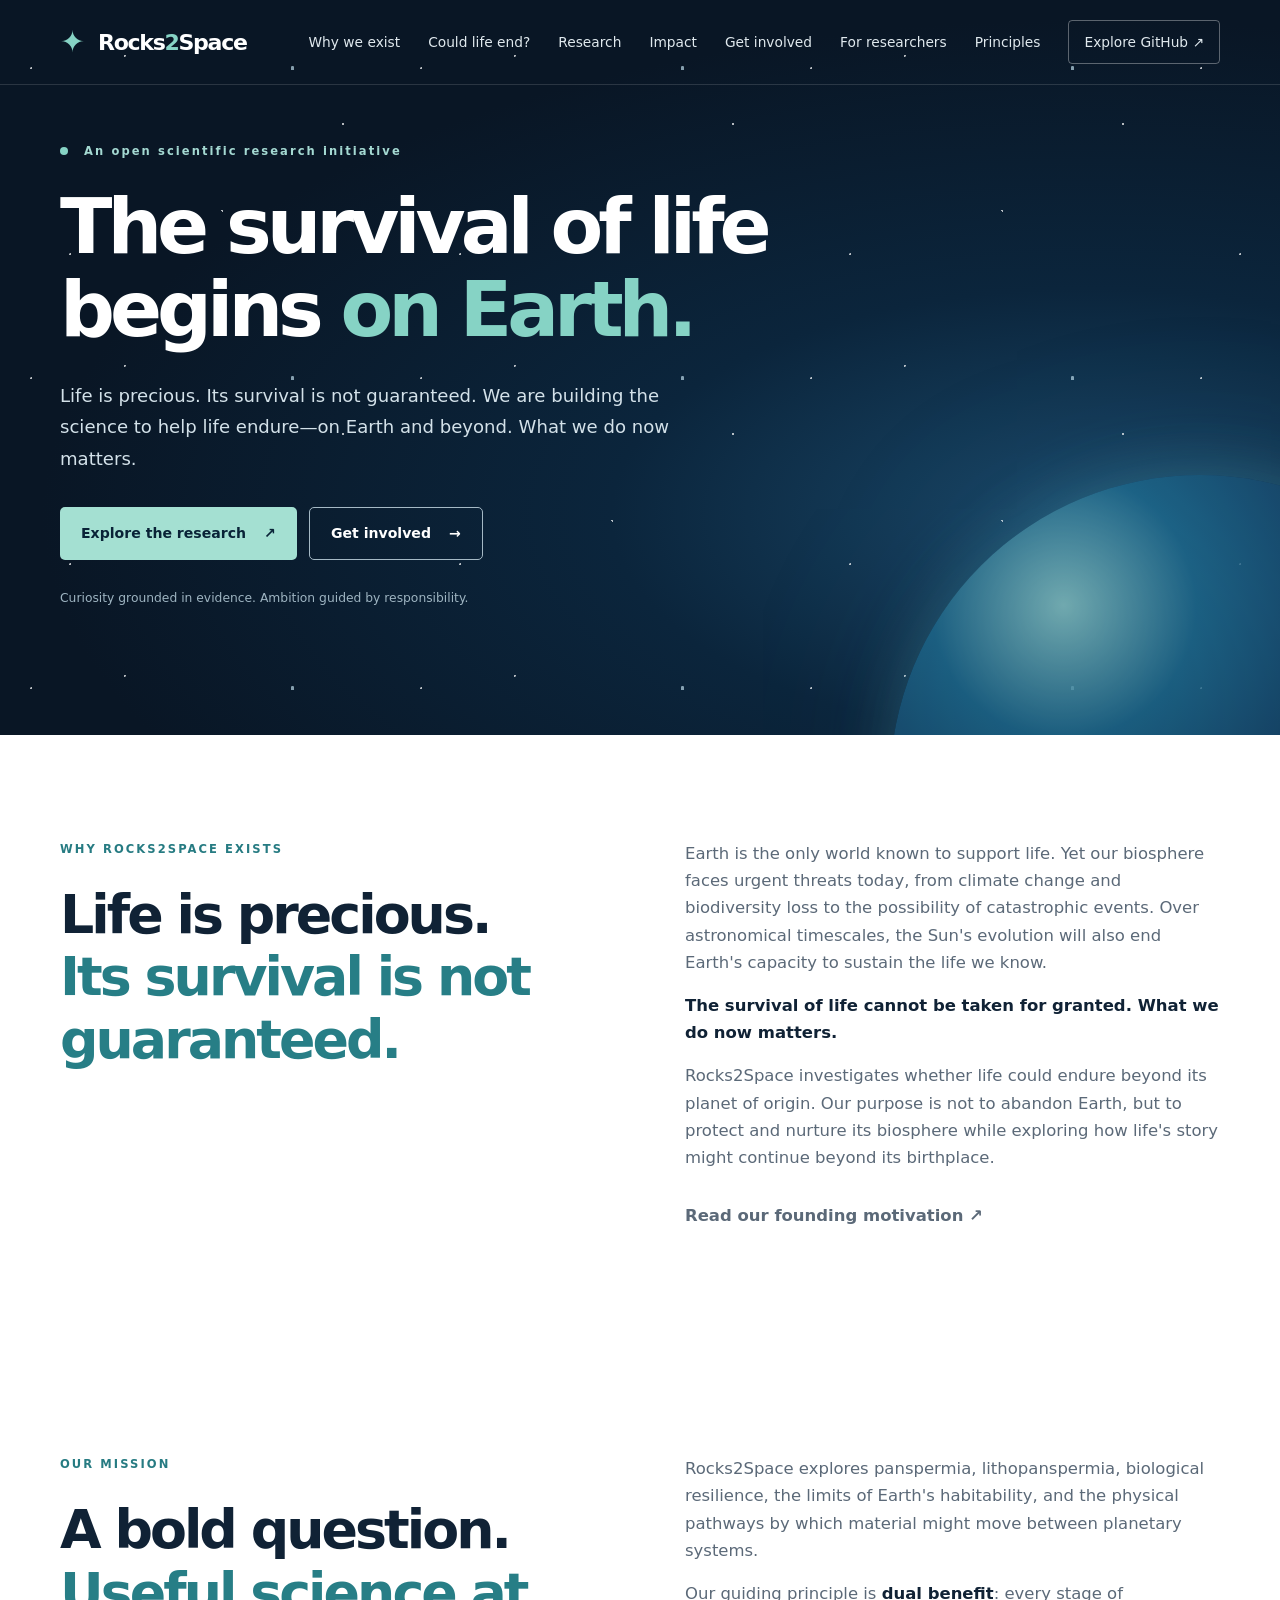
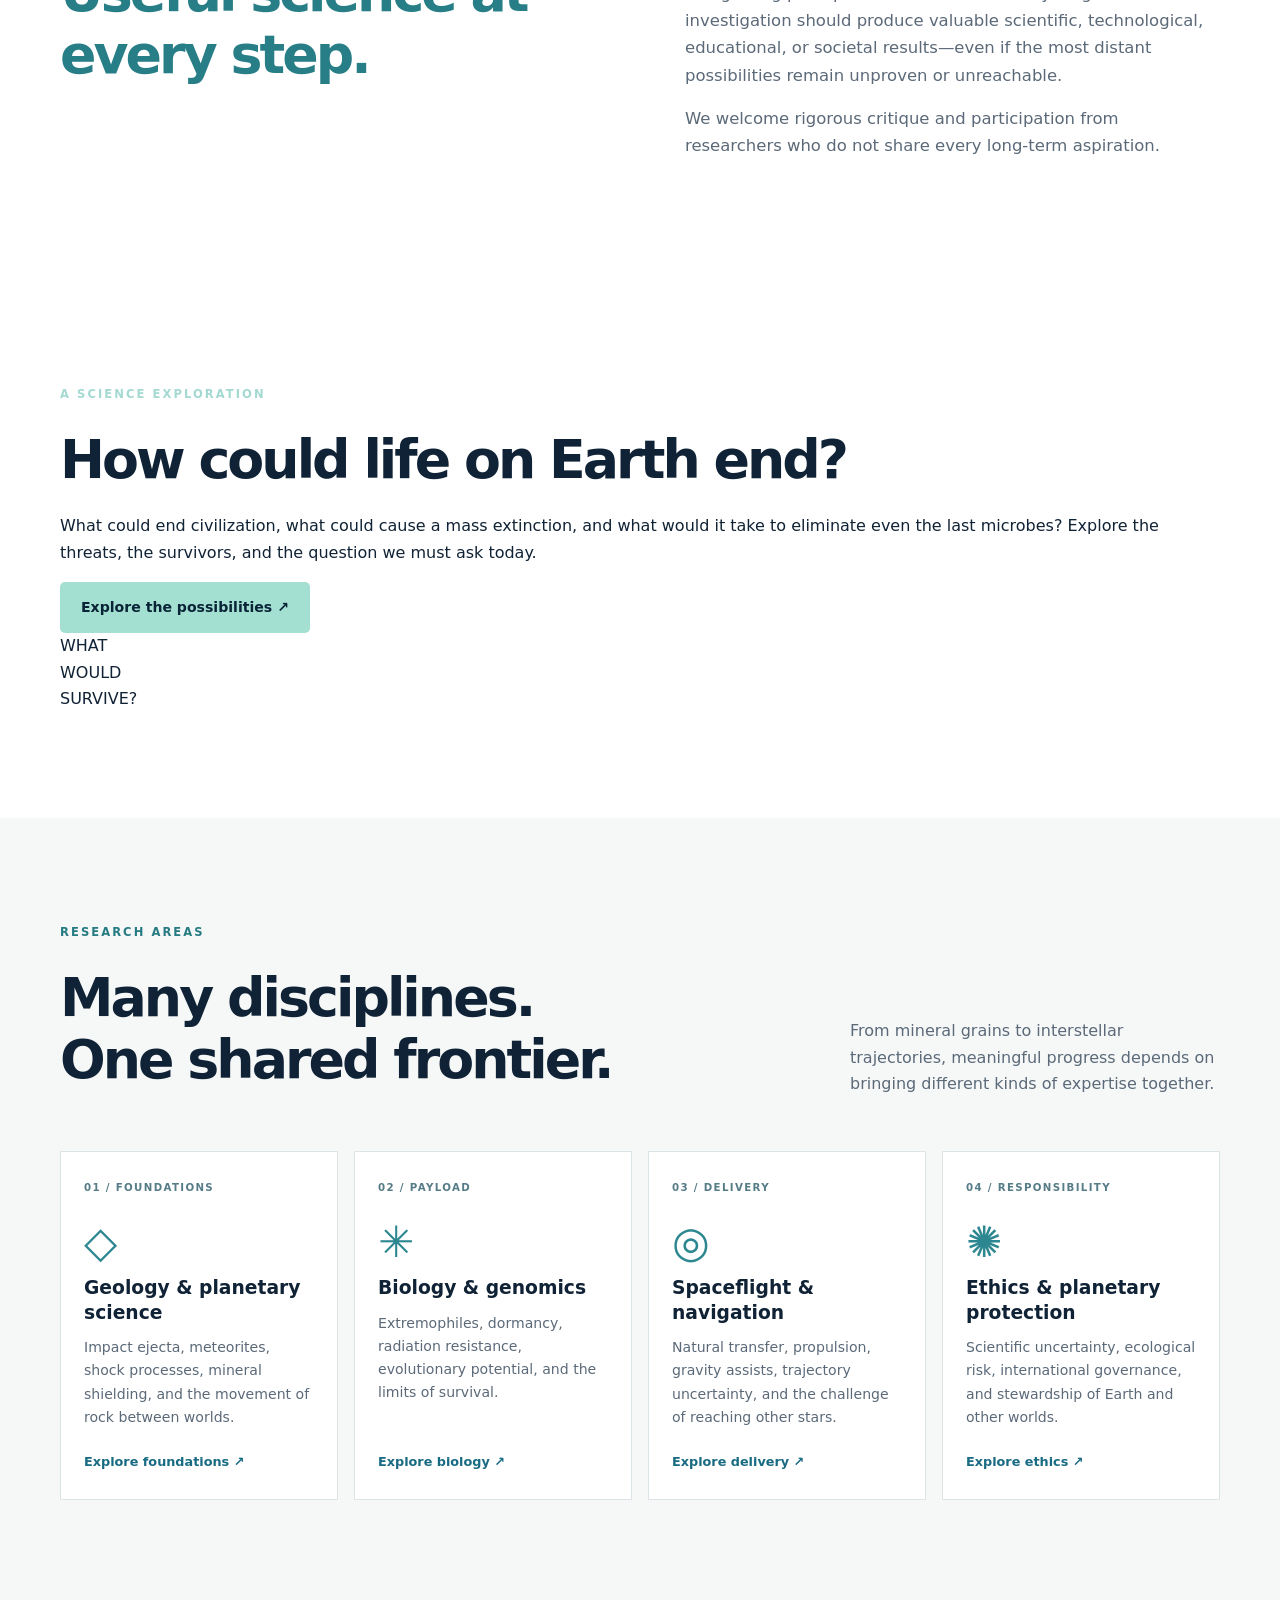
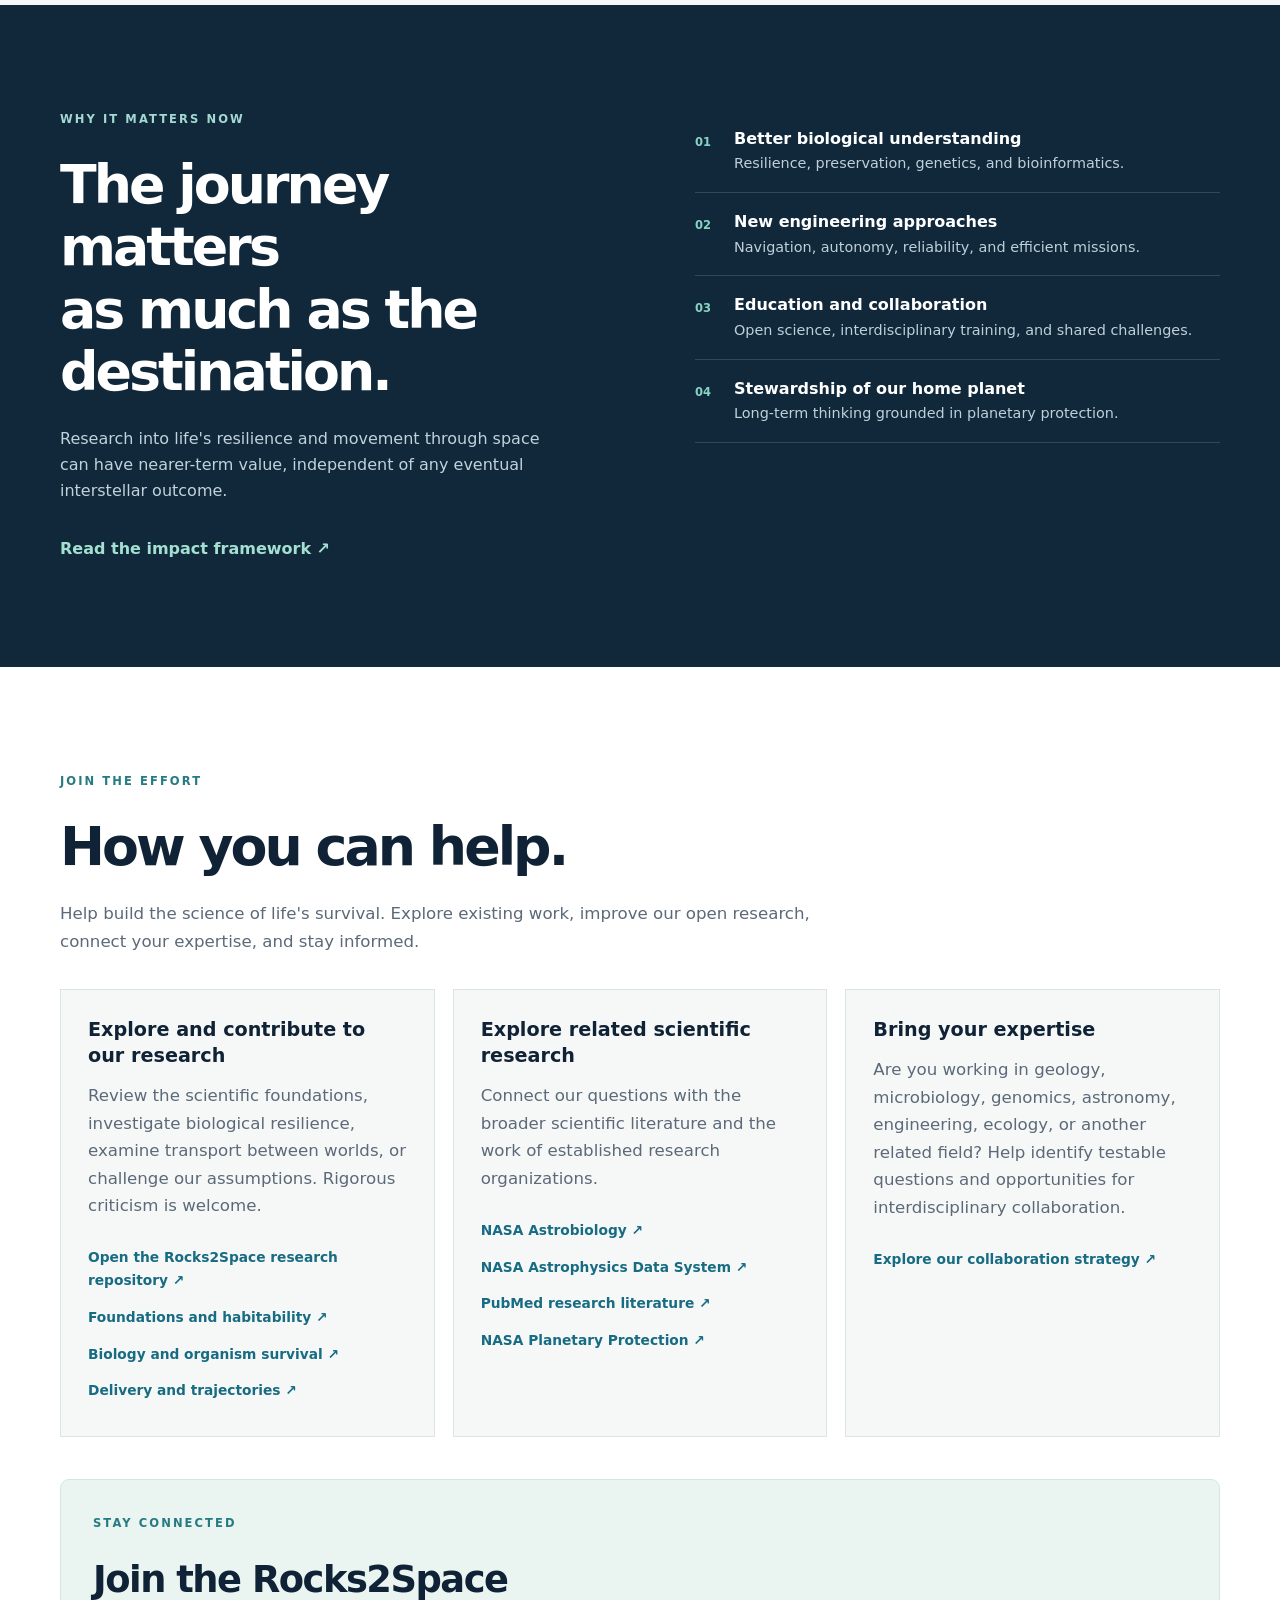
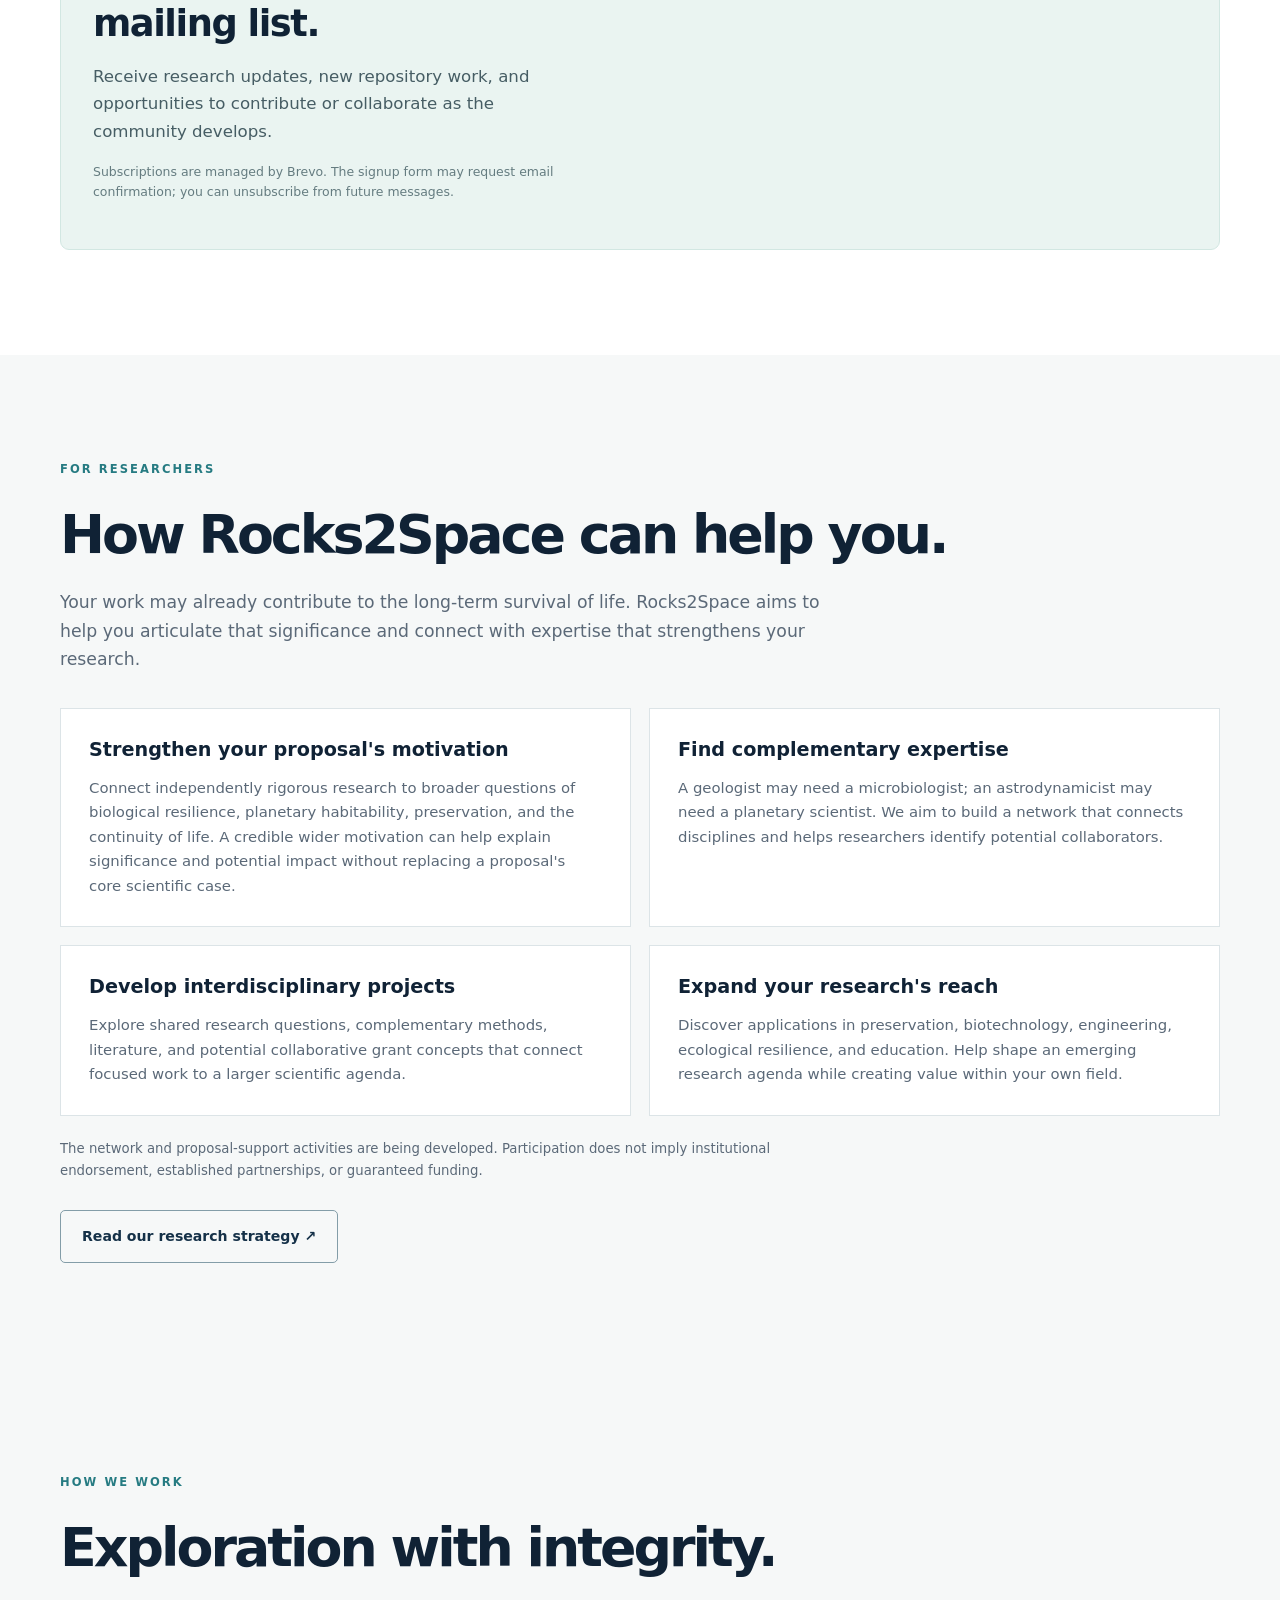
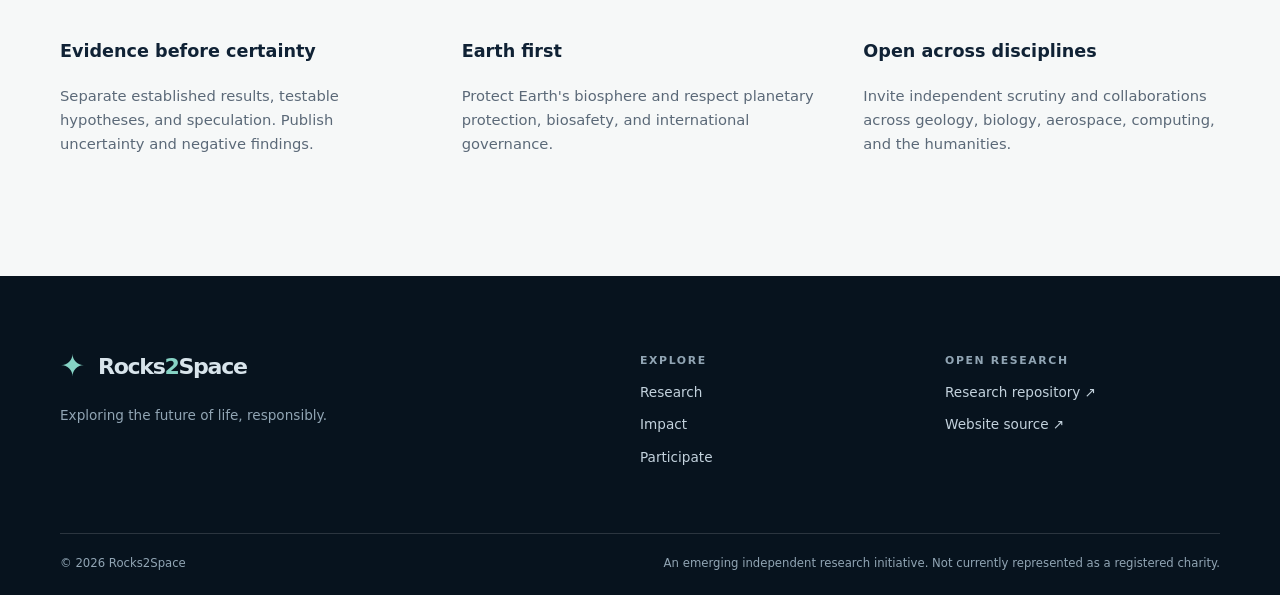
==== commit 1e8462ff: "Feature life survival exploration on homepage" ====
--- a/index.html
+++ b/index.html
@@ -16,7 +16,7 @@
       <a class="brand" href="#home" aria-label="Rocks2Space home"><span class="brand-mark" aria-hidden="true">✦</span> Rocks<span class="brand-two">2</span>Space</a>
       <button class="menu-toggle" type="button" aria-label="Toggle navigation" aria-expanded="false" aria-controls="site-links">Menu <span aria-hidden="true">☰</span></button>
       <nav id="site-links" class="site-links" aria-label="Main navigation">
-        <a href="#why">Why we exist</a><a href="#research">Research</a><a href="#impact">Impact</a><a href="#participate">Get involved</a><a href="#research-benefits">For researchers</a><a href="#principles">Principles</a>
+        <a href="#why">Why we exist</a><a href="how-could-life-end/">Could life end?</a><a href="#research">Research</a><a href="#impact">Impact</a><a href="#participate">Get involved</a><a href="#research-benefits">For researchers</a><a href="#principles">Principles</a>
         <a class="nav-github" href="https://github.com/lukassaul/rocks-to-space" target="_blank" rel="noopener noreferrer">Explore GitHub ↗</a>
       </nav>
     </div>
@@ -45,6 +45,7 @@
         <div><p>Rocks2Space explores panspermia, lithopanspermia, biological resilience, the limits of Earth's habitability, and the physical pathways by which material might move between planetary systems.</p><p>Our guiding principle is <strong>dual benefit</strong>: every stage of investigation should produce valuable scientific, technological, educational, or societal results—even if the most distant possibilities remain unproven or unreachable.</p><p>We welcome rigorous critique and participation from researchers who do not share every long-term aspiration.</p></div>
       </div>
     </section>
+    <section class="section feature-promo" aria-labelledby="feature-promo-title"><div class="container feature-promo-grid"><div><p class="eyebrow">A SCIENCE EXPLORATION</p><h2 id="feature-promo-title">How could life on Earth end?</h2><p>What could end civilization, what could cause a mass extinction, and what would it take to eliminate even the last microbes? Explore the threats, the survivors, and the question we must ask today.</p><a class="button primary" href="how-could-life-end/">Explore the possibilities ↗</a></div><div class="feature-promo-orbit" aria-hidden="true"><span>WHAT<br>WOULD<br>SURVIVE?</span></div></div></section>
     <section class="research section" id="research" aria-labelledby="research-title">
       <div class="container">
         <div class="section-heading"><div><p class="eyebrow dark">RESEARCH AREAS</p><h2 id="research-title">Many disciplines.<br>One shared frontier.</h2></div><p>From mineral grains to interstellar trajectories, meaningful progress depends on bringing different kinds of expertise together.</p></div>
--- a/styles.css
+++ b/styles.css
@@ -1 +1,59 @@
-:root{--ink:#102235;--muted:#5b6978;--navy:#091625;--blue:#256b9a;--teal:#86d3c5;--paper:#f6f8f8;--line:#dce4e7}*{box-sizing:border-box}html{scroll-behavior:smooth}body{margin:0;color:var(--ink);background:white;font:16px/1.65 system-ui,-apple-system,BlinkMacSystemFont,"Segoe UI",sans-serif}a{color:inherit}a:focus-visible,button:focus-visible{outline:3px solid #49aee4;outline-offset:4px}.container{width:min(1160px,calc(100% - 48px));margin-inline:auto}.skip{position:absolute;top:-100px;left:12px;background:white;padding:12px;z-index:99}.skip:focus{top:12px}.site-header{position:absolute;top:0;left:0;right:0;z-index:5;color:#fff;border-bottom:1px solid #ffffff22}.nav{height:84px;display:flex;justify-content:space-between;align-items:center;gap:20px}.brand{text-decoration:none;font-size:1.38rem;font-weight:780;letter-spacing:-.06em;white-space:nowrap}.brand-mark{color:var(--teal);font-size:1.35em;vertical-align:-.06em;margin-right:8px}.brand-two{color:var(--teal)}.site-links{display:flex;align-items:center;gap:28px}.site-links a{text-decoration:none;font-size:.86rem;color:#e0e9ee}.site-links a:hover{color:var(--teal)}.site-links .nav-github{border:1px solid #ffffff55;border-radius:4px;padding:10px 15px}.menu-toggle{display:none}.hero{background:radial-gradient(ellipse at 85% 70%,#194869 0%,#0b253c 31%,#091625 68%);color:white;min-height:735px;position:relative;overflow:hidden;display:flex;align-items:center}.hero-stars{position:absolute;inset:0;opacity:.7;background-image:radial-gradient(1px 1px at 8% 22%,#fff 98%,transparent),radial-gradient(1px 1px at 32% 18%,#fff 98%,transparent),radial-gradient(2px 2px at 75% 22%,#b9d7e6 98%,transparent),radial-gradient(1px 1px at 88% 40%,#fff 98%,transparent),radial-gradient(1px 1px at 57% 68%,#fff 98%,transparent),radial-gradient(1px 1px at 18% 82%,#fff 98%,transparent);background-size:390px 310px}.hero-content{position:relative;z-index:2;padding-top:130px;padding-bottom:115px}.eyebrow{font-size:.72rem;letter-spacing:.18em;font-weight:750;color:#a4d9d2;margin:0 0 25px}.eyebrow.dark{color:#267b82}.signal{display:inline-block;width:8px;height:8px;background:var(--teal);border-radius:50%;margin-right:10px}.hero h1{font-size:clamp(3.2rem,6vw,5.9rem);line-height:1.08;letter-spacing:-.065em;font-weight:750;margin:0 0 28px;max-width:900px}.hero h1 em{color:var(--teal);font-style:normal}.hero-copy{font-size:1.13rem;line-height:1.75;max-width:610px;color:#d3e1e9;margin:0 0 32px}.actions{display:flex;flex-wrap:wrap;gap:12px}.button{display:inline-flex;align-items:center;gap:18px;justify-content:center;text-decoration:none;padding:14px 21px;border-radius:5px;font-weight:700;font-size:.88rem;transition:transform .2s,background .2s}.button:hover{transform:translateY(-2px)}.button.primary{background:#a4e0d2;color:#092337}.button.primary:hover{background:#c2f2e5}.button.secondary{border:1px solid #a5b9c5;color:#fff}.button.outline{border:1px solid #839da8;color:#153148}.hero-note{font-size:.77rem;color:#9eb4c1;margin:28px 0 0}.planet{position:absolute;width:620px;height:620px;border-radius:50%;right:-230px;bottom:-360px;background:radial-gradient(circle at 28% 21%,#88c5c5 0%,#1e6a8e 20%,#153d62 46%,#081626 72%);box-shadow:0 0 60px #5bb8c255,0 0 180px #4b93bb25;opacity:.8}.section{padding:105px 0}.intro-grid{display:grid;grid-template-columns:1fr 1fr;gap:90px}.section h2{font-size:clamp(2.2rem,4.2vw,3.65rem);line-height:1.16;letter-spacing:-.055em;margin:0 0 22px}.intro-grid p:not(.eyebrow){color:var(--muted);margin:0 0 16px;font-size:1.03rem}.intro-grid strong{color:var(--ink)}.accent{color:#277e86}.research{background:var(--paper)}.section-heading{display:flex;justify-content:space-between;gap:60px;align-items:end;margin-bottom:38px}.section-heading>p{max-width:370px;color:var(--muted)}.research-grid{display:grid;grid-template-columns:repeat(4,1fr);gap:16px}.research-card{background:white;border:1px solid var(--line);padding:27px 23px;min-height:340px;display:flex;flex-direction:column;transition:transform .2s,box-shadow .2s}.research-card:hover{transform:translateY(-4px);box-shadow:0 12px 30px #10223512}.card-number{font-size:.64rem;letter-spacing:.13em;color:#567c87;font-weight:800}.card-icon{font-size:2.7rem;color:#2d8790;margin:25px 0 12px;line-height:1}.research-card h3{font-size:1.17rem;line-height:1.3;margin:0 0 11px}.research-card p{font-size:.88rem;color:var(--muted);line-height:1.65;margin:0 0 22px}.research-card a{font-size:.8rem;color:#186b82;font-weight:700;text-decoration:none;margin-top:auto}.research-card a:hover{text-decoration:underline}.impact{background:#10283a;color:white}.impact-grid{display:grid;grid-template-columns:1fr 1fr;gap:110px}.impact h2{color:white}.impact-grid>div>p:not(.eyebrow){color:#c1d2dc;max-width:480px}.text-link{display:inline-block;margin-top:15px;font-weight:700;text-decoration:none}.text-link.light{color:#a4e0d2}.impact-list>div{display:flex;gap:23px;padding:16px 0;border-bottom:1px solid #ffffff25}.impact-list span{font-size:.72rem;font-weight:700;color:var(--teal);padding-top:7px}.impact-list p{margin:0;color:#bfd0da;font-size:.9rem}.impact-list strong{color:white;font-size:1rem}.participate{text-align:center}.participate-inner{max-width:800px}.participate p:not(.eyebrow){color:var(--muted);font-size:1.04rem}.actions.center{justify-content:center;margin-top:30px}.participate .small-note{font-size:.8rem!important;margin-top:24px}.principles{background:var(--paper)}.principles-grid{display:grid;grid-template-columns:repeat(3,1fr);gap:45px;margin-top:40px}.principles-grid h3{font-size:1.1rem}.principles-grid p{color:var(--muted);font-size:.92rem}.footer{background:#07131e;color:#d8e4eb;padding:65px 0 22px}.footer-grid{display:grid;grid-template-columns:2fr 1fr 1fr;gap:30px;padding-bottom:55px}.footer-grid p{font-size:.85rem;color:#91a5b4}.footer-grid a:not(.brand){display:block;color:#c3d2dd;font-size:.85rem;text-decoration:none;margin:10px 0}.footer-heading{letter-spacing:.15em;font-size:.68rem!important;font-weight:800}.footer-bottom{border-top:1px solid #ffffff25;padding-top:20px;display:flex;justify-content:space-between;gap:20px;color:#91a5b4;font-size:.73rem}@media(max-width:900px){.research-grid{grid-template-columns:repeat(2,1fr)}.intro-grid,.impact-grid{gap:40px}.site-links{gap:15px}.site-links a{font-size:.78rem}}@media(max-width:680px){.container{width:min(100% - 34px,1160px)}.nav{height:70px}.menu-toggle{display:block;background:transparent;color:white;border:1px solid #ffffff55;padding:8px 11px;border-radius:4px}.site-links{display:none;position:absolute;top:70px;left:0;right:0;background:#091625;padding:20px 24px;flex-direction:column;align-items:stretch;gap:15px;border-bottom:1px solid #ffffff44}.site-links.open{display:flex}.hero{min-height:700px}.hero-content{padding-top:145px;padding-bottom:100px}.hero h1{font-size:clamp(2.75rem,11vw,4.2rem)}.hero-copy{font-size:1rem}.planet{width:400px;height:400px;right:-220px;bottom:-230px}.section{padding:72px 0}.intro-grid,.impact-grid,.section-heading{display:block}.section-heading>p{max-width:100%}.research-grid,.principles-grid{grid-template-columns:1fr}.research-card{min-height:290px}.impact-list{margin-top:35px}.footer-grid{grid-template-columns:1fr 1fr}.footer-grid>div:first-child{grid-column:1/-1}.footer-bottom{flex-direction:column}.button{width:100%}}@media(prefers-reduced-motion:reduce){html{scroll-behavior:auto}*,*:before,*:after{transition:none!important}}+:root{--ink:#102235;--muted:#5b6978;--navy:#091625;--blue:#256b9a;--teal:#86d3c5;--paper:#f6f8f8;--line:#dce4e7}*{box-sizing:border-box}html{scroll-behavior:smooth}body{margin:0;color:var(--ink);background:white;font:16px/1.65 system-ui,-apple-system,BlinkMacSystemFont,"Segoe UI",sans-serif}a{color:inherit}a:focus-visible,button:focus-visible{outline:3px solid #49aee4;outline-offset:4px}.container{width:min(1160px,calc(100% - 48px));margin-inline:auto}.skip{position:absolute;top:-100px;left:12px;background:white;padding:12px;z-index:99}.skip:focus{top:12px}.site-header{position:absolute;top:0;left:0;right:0;z-index:5;color:#fff;border-bottom:1px solid #ffffff22}.nav{height:84px;display:flex;justify-content:space-between;align-items:center;gap:20px}.brand{text-decoration:none;font-size:1.38rem;font-weight:780;letter-spacing:-.06em;white-space:nowrap}.brand-mark{color:var(--teal);font-size:1.35em;vertical-align:-.06em;margin-right:8px}.brand-two{color:var(--teal)}.site-links{display:flex;align-items:center;gap:28px}.site-links a{text-decoration:none;font-size:.86rem;color:#e0e9ee}.site-links a:hover{color:var(--teal)}.site-links .nav-github{border:1px solid #ffffff55;border-radius:4px;padding:10px 15px}.menu-toggle{display:none}.hero{background:radial-gradient(ellipse at 85% 70%,#194869 0%,#0b253c 31%,#091625 68%);color:white;min-height:735px;position:relative;overflow:hidden;display:flex;align-items:center}.hero-stars{position:absolute;inset:0;opacity:.7;background-image:radial-gradient(1px 1px at 8% 22%,#fff 98%,transparent),radial-gradient(1px 1px at 32% 18%,#fff 98%,transparent),radial-gradient(2px 2px at 75% 22%,#b9d7e6 98%,transparent),radial-gradient(1px 1px at 88% 40%,#fff 98%,transparent),radial-gradient(1px 1px at 57% 68%,#fff 98%,transparent),radial-gradient(1px 1px at 18% 82%,#fff 98%,transparent);background-size:390px 310px}.hero-content{position:relative;z-index:2;padding-top:130px;padding-bottom:115px}.eyebrow{font-size:.72rem;letter-spacing:.18em;font-weight:750;color:#a4d9d2;margin:0 0 25px}.eyebrow.dark{color:#267b82}.signal{display:inline-block;width:8px;height:8px;background:var(--teal);border-radius:50%;margin-right:10px}.hero h1{font-size:clamp(3.2rem,6vw,5.9rem);line-height:1.08;letter-spacing:-.065em;font-weight:750;margin:0 0 28px;max-width:900px}.hero h1 em{color:var(--teal);font-style:normal}.hero-copy{font-size:1.13rem;line-height:1.75;max-width:610px;color:#d3e1e9;margin:0 0 32px}.actions{display:flex;flex-wrap:wrap;gap:12px}.button{display:inline-flex;align-items:center;gap:18px;justify-content:center;text-decoration:none;padding:14px 21px;border-radius:5px;font-weight:700;font-size:.88rem;transition:transform .2s,background .2s}.button:hover{transform:translateY(-2px)}.button.primary{background:#a4e0d2;color:#092337}.button.primary:hover{background:#c2f2e5}.button.secondary{border:1px solid #a5b9c5;color:#fff}.button.outline{border:1px solid #839da8;color:#153148}.hero-note{font-size:.77rem;color:#9eb4c1;margin:28px 0 0}.planet{position:absolute;width:620px;height:620px;border-radius:50%;right:-230px;bottom:-360px;background:radial-gradient(circle at 28% 21%,#88c5c5 0%,#1e6a8e 20%,#153d62 46%,#081626 72%);box-shadow:0 0 60px #5bb8c255,0 0 180px #4b93bb25;opacity:.8}.section{padding:105px 0}.intro-grid{display:grid;grid-template-columns:1fr 1fr;gap:90px}.section h2{font-size:clamp(2.2rem,4.2vw,3.65rem);line-height:1.16;letter-spacing:-.055em;margin:0 0 22px}.intro-grid p:not(.eyebrow){color:var(--muted);margin:0 0 16px;font-size:1.03rem}.intro-grid strong{color:var(--ink)}.accent{color:#277e86}.research{background:var(--paper)}.section-heading{display:flex;justify-content:space-between;gap:60px;align-items:end;margin-bottom:38px}.section-heading>p{max-width:370px;color:var(--muted)}.research-grid{display:grid;grid-template-columns:repeat(4,1fr);gap:16px}.research-card{background:white;border:1px solid var(--line);padding:27px 23px;min-height:340px;display:flex;flex-direction:column;transition:transform .2s,box-shadow .2s}.research-card:hover{transform:translateY(-4px);box-shadow:0 12px 30px #10223512}.card-number{font-size:.64rem;letter-spacing:.13em;color:#567c87;font-weight:800}.card-icon{font-size:2.7rem;color:#2d8790;margin:25px 0 12px;line-height:1}.research-card h3{font-size:1.17rem;line-height:1.3;margin:0 0 11px}.research-card p{font-size:.88rem;color:var(--muted);line-height:1.65;margin:0 0 22px}.research-card a{font-size:.8rem;color:#186b82;font-weight:700;text-decoration:none;margin-top:auto}.research-card a:hover{text-decoration:underline}.impact{background:#10283a;color:white}.impact-grid{display:grid;grid-template-columns:1fr 1fr;gap:110px}.impact h2{color:white}.impact-grid>div>p:not(.eyebrow){color:#c1d2dc;max-width:480px}.text-link{display:inline-block;margin-top:15px;font-weight:700;text-decoration:none}.text-link.light{color:#a4e0d2}.impact-list>div{display:flex;gap:23px;padding:16px 0;border-bottom:1px solid #ffffff25}.impact-list span{font-size:.72rem;font-weight:700;color:var(--teal);padding-top:7px}.impact-list p{margin:0;color:#bfd0da;font-size:.9rem}.impact-list strong{color:white;font-size:1rem}.participate{text-align:center}.participate-inner{max-width:800px}.participate p:not(.eyebrow){color:var(--muted);font-size:1.04rem}.actions.center{justify-content:center;margin-top:30px}.participate .small-note{font-size:.8rem!important;margin-top:24px}.principles{background:var(--paper)}.principles-grid{display:grid;grid-template-columns:repeat(3,1fr);gap:45px;margin-top:40px}.principles-grid h3{font-size:1.1rem}.principles-grid p{color:var(--muted);font-size:.92rem}.footer{background:#07131e;color:#d8e4eb;padding:65px 0 22px}.footer-grid{display:grid;grid-template-columns:2fr 1fr 1fr;gap:30px;padding-bottom:55px}.footer-grid p{font-size:.85rem;color:#91a5b4}.footer-grid a:not(.brand){display:block;color:#c3d2dd;font-size:.85rem;text-decoration:none;margin:10px 0}.footer-heading{letter-spacing:.15em;font-size:.68rem!important;font-weight:800}.footer-bottom{border-top:1px solid #ffffff25;padding-top:20px;display:flex;justify-content:space-between;gap:20px;color:#91a5b4;font-size:.73rem}@media(max-width:900px){.research-grid{grid-template-columns:repeat(2,1fr)}.intro-grid,.impact-grid{gap:40px}.site-links{gap:15px}.site-links a{font-size:.78rem}}@media(max-width:680px){.container{width:min(100% - 34px,1160px)}.nav{height:70px}.menu-toggle{display:block;background:transparent;color:white;border:1px solid #ffffff55;padding:8px 11px;border-radius:4px}.site-links{display:none;position:absolute;top:70px;left:0;right:0;background:#091625;padding:20px 24px;flex-direction:column;align-items:stretch;gap:15px;border-bottom:1px solid #ffffff44}.site-links.open{display:flex}.hero{min-height:700px}.hero-content{padding-top:145px;padding-bottom:100px}.hero h1{font-size:clamp(2.75rem,11vw,4.2rem)}.hero-copy{font-size:1rem}.planet{width:400px;height:400px;right:-220px;bottom:-230px}.section{padding:72px 0}.intro-grid,.impact-grid,.section-heading{display:block}.section-heading>p{max-width:100%}.research-grid,.principles-grid{grid-template-columns:1fr}.research-card{min-height:290px}.impact-list{margin-top:35px}.footer-grid{grid-template-columns:1fr 1fr}.footer-grid>div:first-child{grid-column:1/-1}.footer-bottom{flex-direction:column}.button{width:100%}}@media(prefers-reduced-motion:reduce){html{scroll-behavior:auto}*,*:before,*:after{transition:none!important}}
+/* Participation and mailing list */
+.participate{text-align:left;background:#fff}
+.participation-lead{max-width:760px;color:var(--muted);font-size:1.08rem;margin:0 0 34px}
+.participation-grid{display:grid;grid-template-columns:repeat(3,minmax(0,1fr));gap:18px}
+.participation-card{border:1px solid var(--line);background:var(--paper);padding:27px;display:flex;flex-direction:column;align-items:flex-start}
+.participation-card h3,.benefits-grid h3{font-size:1.2rem;line-height:1.35;margin:0 0 13px}
+.participation-card p,.benefits-grid p{color:var(--muted);font-size:.93rem;margin:0 0 20px}
+.participation-card a{font-size:.86rem;font-weight:700;color:#176b82;text-decoration:none;margin:7px 0}
+.participation-card a:hover{text-decoration:underline}
+.signup-panel{display:grid;grid-template-columns:minmax(0,1fr) minmax(0,1.15fr);align-items:center;gap:34px;margin-top:42px;padding:32px;background:#eaf4f1;border:1px solid #d2e7e2;border-radius:9px}
+.signup-panel h3{font-size:clamp(1.65rem,3vw,2.3rem);line-height:1.2;letter-spacing:-.04em;margin:0 0 16px}
+.signup-panel p:not(.eyebrow){color:#465d64}
+.signup-panel .signup-note{font-size:.78rem!important;color:#657c80!important}
+.signup-embed{min-width:0}
+.signup-embed iframe{display:block;width:100%;max-width:540px;min-height:305px;border:0;margin-inline:auto;background:transparent}
+.research-benefits{background:var(--paper)}
+.benefits-grid{display:grid;grid-template-columns:repeat(2,minmax(0,1fr));gap:18px;margin-bottom:22px}
+.benefits-grid article{background:#fff;border:1px solid var(--line);padding:28px}
+.benefits-grid p{margin:0}
+.benefits-note{font-size:.83rem;color:var(--muted);margin:20px 0 28px;max-width:800px}
+@media(max-width:900px){.participation-grid{grid-template-columns:1fr 1fr}.signup-panel{grid-template-columns:1fr}}
+@media(max-width:680px){.participation-grid,.benefits-grid{grid-template-columns:1fr}.signup-panel{padding:20px}.signup-embed iframe{height:350px}.site-links{max-height:calc(100vh - 70px);overflow-y:auto}}
+
+
+/* How Could Life on Earth End? */
+.feature-hero{background:radial-gradient(ellipse at 83% 72%,#204a60 0%,#102c43 38%,#091625 75%);color:#fff;padding:185px 0 105px;position:relative;overflow:hidden}
+.feature-hero:after{content:"";position:absolute;width:500px;height:500px;border:1px solid #b5e6dc2b;border-radius:50%;right:-230px;bottom:-310px;box-shadow:0 0 110px #4d9a9a20;pointer-events:none}
+.feature-hero-inner{position:relative;z-index:1;max-width:1160px}
+.feature-hero h1{font-size:clamp(3.4rem,8vw,7rem);line-height:1.02;letter-spacing:-.07em;max-width:980px;margin:0 0 20px}
+.feature-hero h1 em{font-style:normal;color:var(--teal)}
+.feature-deck{font-size:clamp(1.4rem,3vw,2rem);font-weight:650;margin:0 0 22px;color:#d3eee8}
+.feature-intro{max-width:730px;font-size:1.12rem;color:#c7d8e1;line-height:1.8;margin:0 0 32px}
+.feature-caveat{font-size:.78rem;color:#a7bcc8;margin-top:24px}
+.feature-light{background:#f6f8f8}.feature-dark{background:#10283a;color:#fff}.feature-dark h2{color:#fff}
+.feature-lead{max-width:790px;color:var(--muted);font-size:1.09rem;margin:0 0 34px}
+.feature-dark .feature-lead{color:#c5d6de}
+.threshold-grid{display:grid;grid-template-columns:repeat(3,minmax(0,1fr));gap:16px}
+.threshold-grid article{background:white;border:1px solid var(--line);padding:27px}
+.threshold-grid h3,.scenario h3{font-size:1.25rem;line-height:1.3;margin:14px 0 10px}
+.threshold-grid p{color:var(--muted);margin:0;font-size:.94rem}
+.feature-step{font-weight:800;letter-spacing:.1em;color:#267b82;font-size:.8rem}
+.scenario-grid{display:grid;grid-template-columns:repeat(3,minmax(0,1fr));gap:18px}
+.scenario{background:#19364a;border:1px solid #ffffff27;padding:27px;display:flex;flex-direction:column}
+.scenario-tag{font-size:.72rem;line-height:1.5;letter-spacing:.03em;font-weight:750;color:#b0e2d8}
+.scenario p{color:#c5d4dd;font-size:.93rem;line-height:1.7;flex:1}
+.scenario a{color:#a4e0d2;text-decoration:none;font-size:.85rem;font-weight:700}
+.scenario a:hover{text-decoration:underline}
+.feature-small{color:#afc3cf;font-size:.8rem;margin-top:26px}
+.feature-split{display:grid;grid-template-columns:1fr 1fr;gap:75px}
+.feature-split p{color:var(--muted);margin-top:0}
+.feature-future{background:radial-gradient(ellipse at 85% 25%,#1c4a59,#091625 65%);color:#fff}
+.feature-future-inner{max-width:930px}
+.feature-future h2{color:white}
+.feature-future p:not(.eyebrow){color:#d0e0e7;font-size:1.04rem}
+.feature-future blockquote{font-size:clamp(1.35rem,2.5vw,2rem);font-weight:650;line-height:1.55;margin:38px 0;padding:15px 0 15px 25px;border-left:4px solid var(--teal)}
+.feature-light a:not(.button){color:#176b82}
+@media(max-width:900px){.threshold-grid,.scenario-grid{grid-template-columns:repeat(2,minmax(0,1fr))}.feature-split{gap:35px}}
+@media(max-width:680px){.feature-hero{padding:150px 0 75px}.threshold-grid,.scenario-grid,.feature-split{grid-template-columns:1fr}.feature-split{display:block}.feature-future blockquote{padding-left:16px}.feature-hero h1{font-size:clamp(3rem,12vw,4.5rem)}}
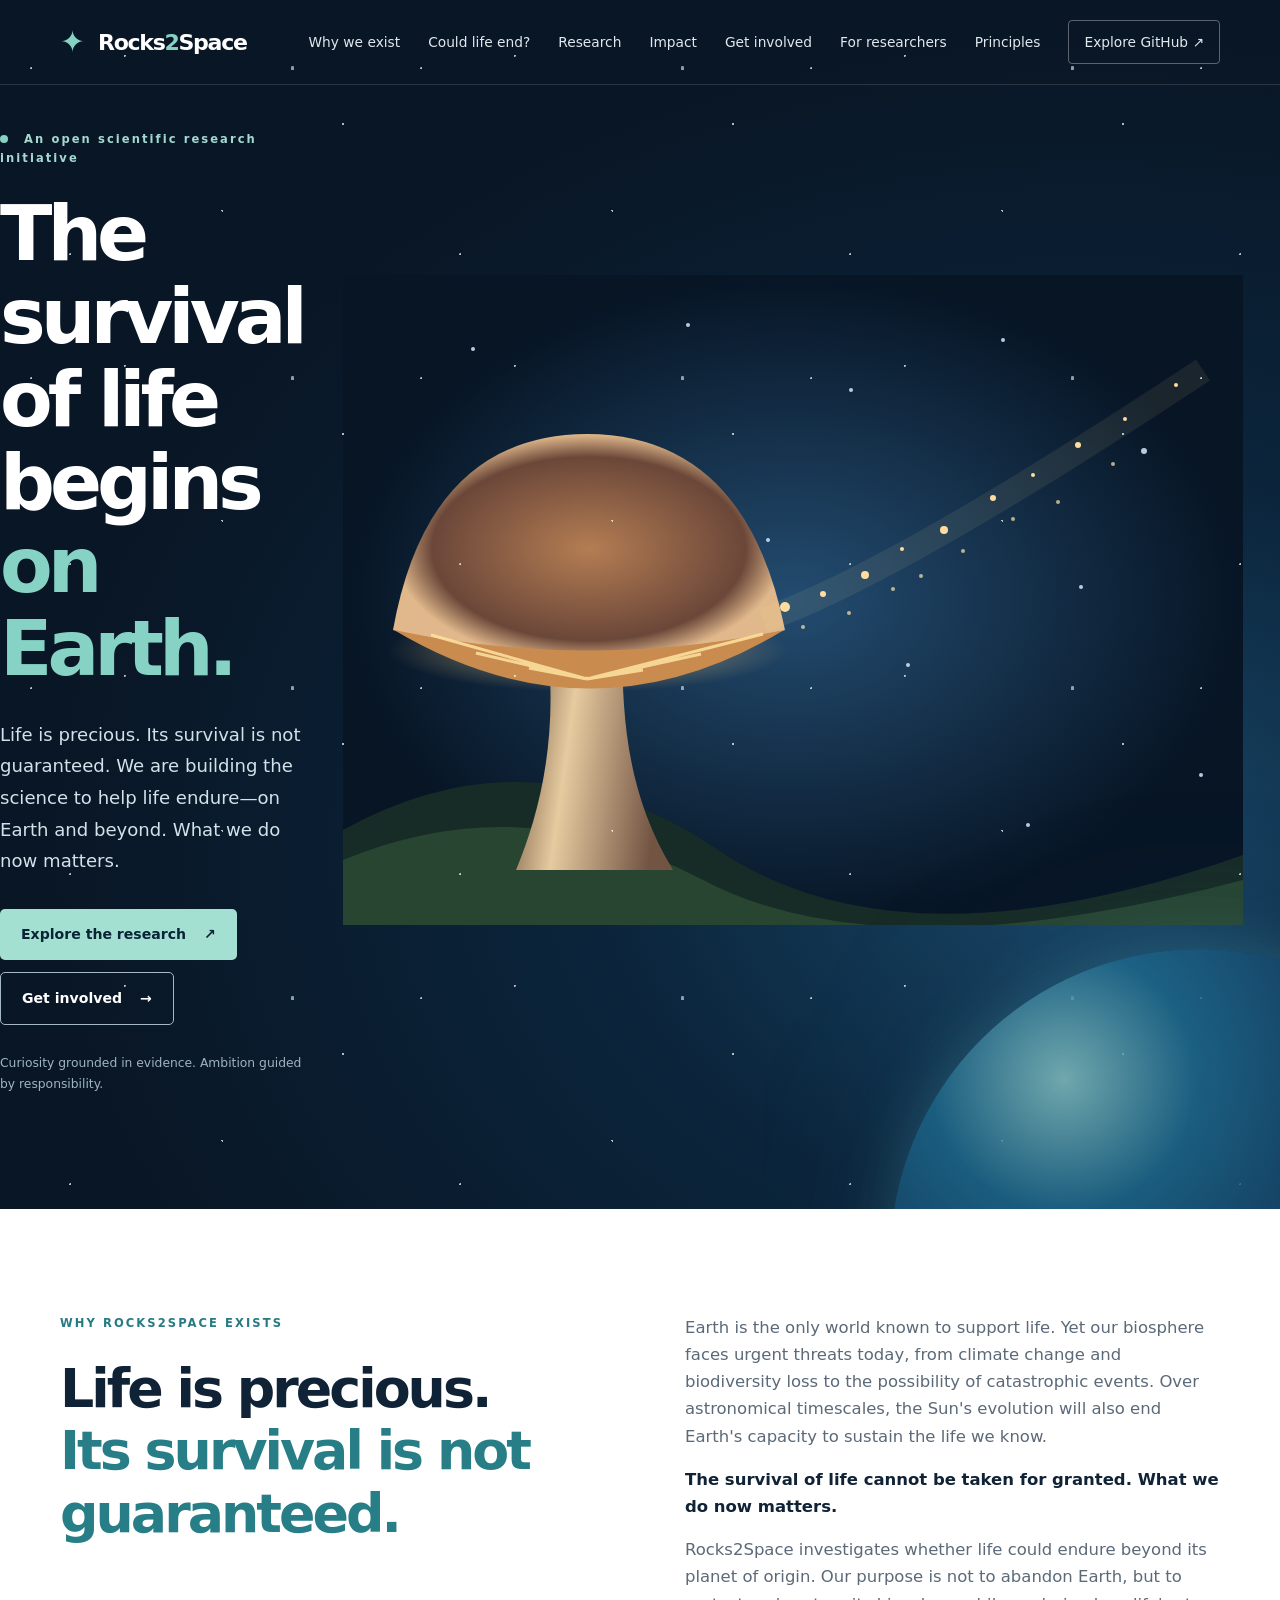
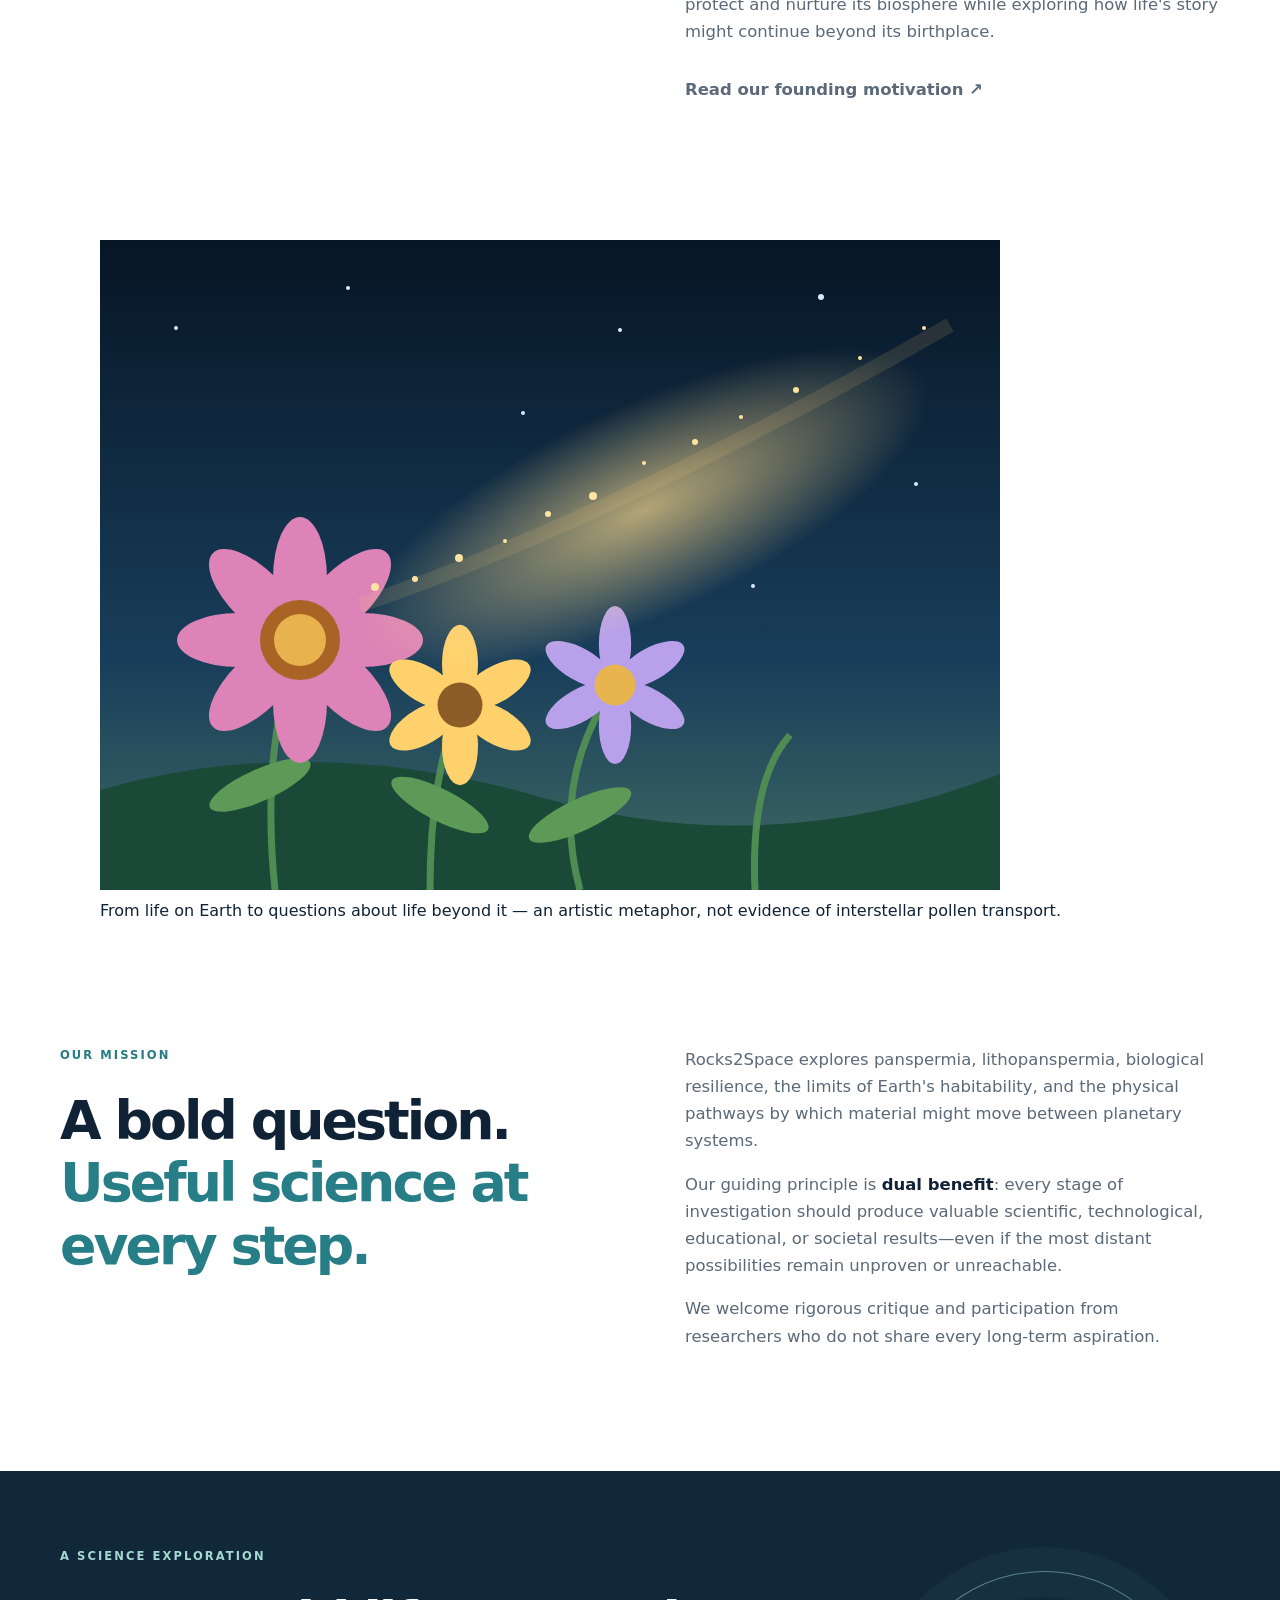
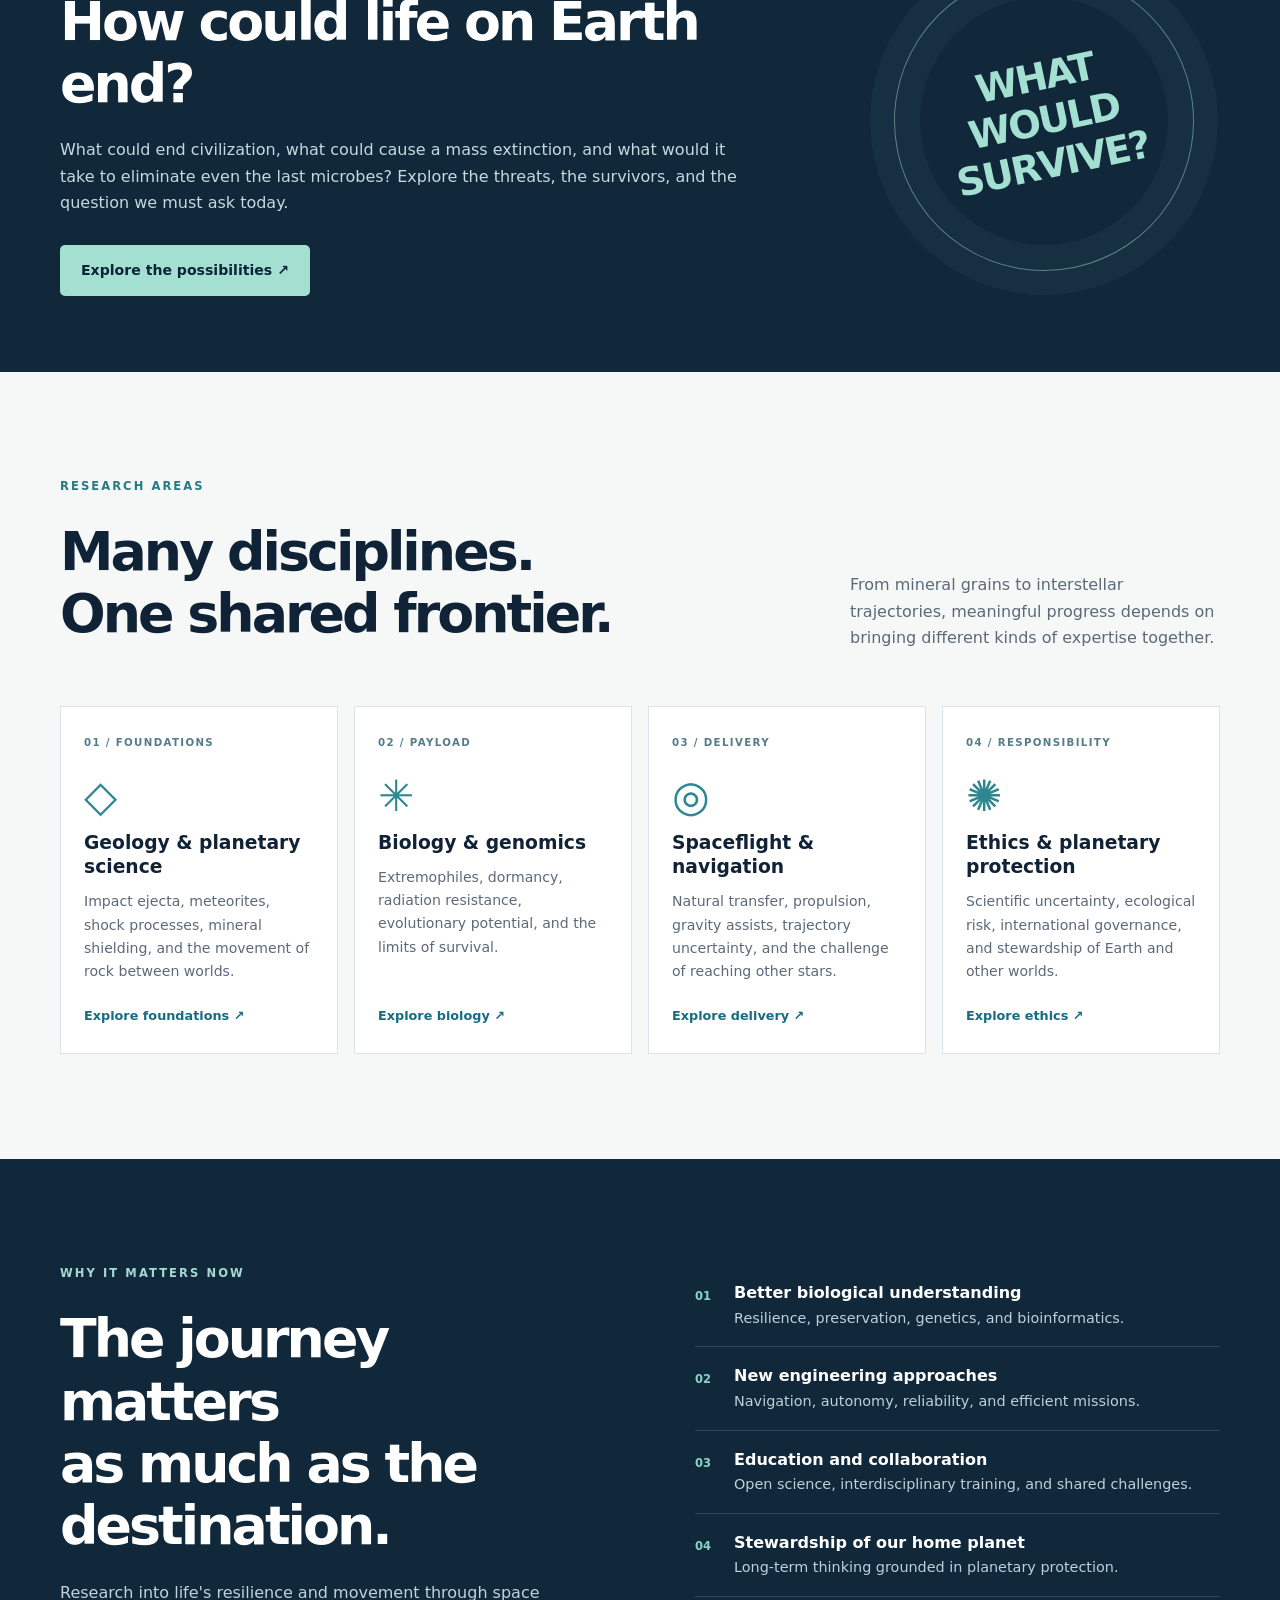
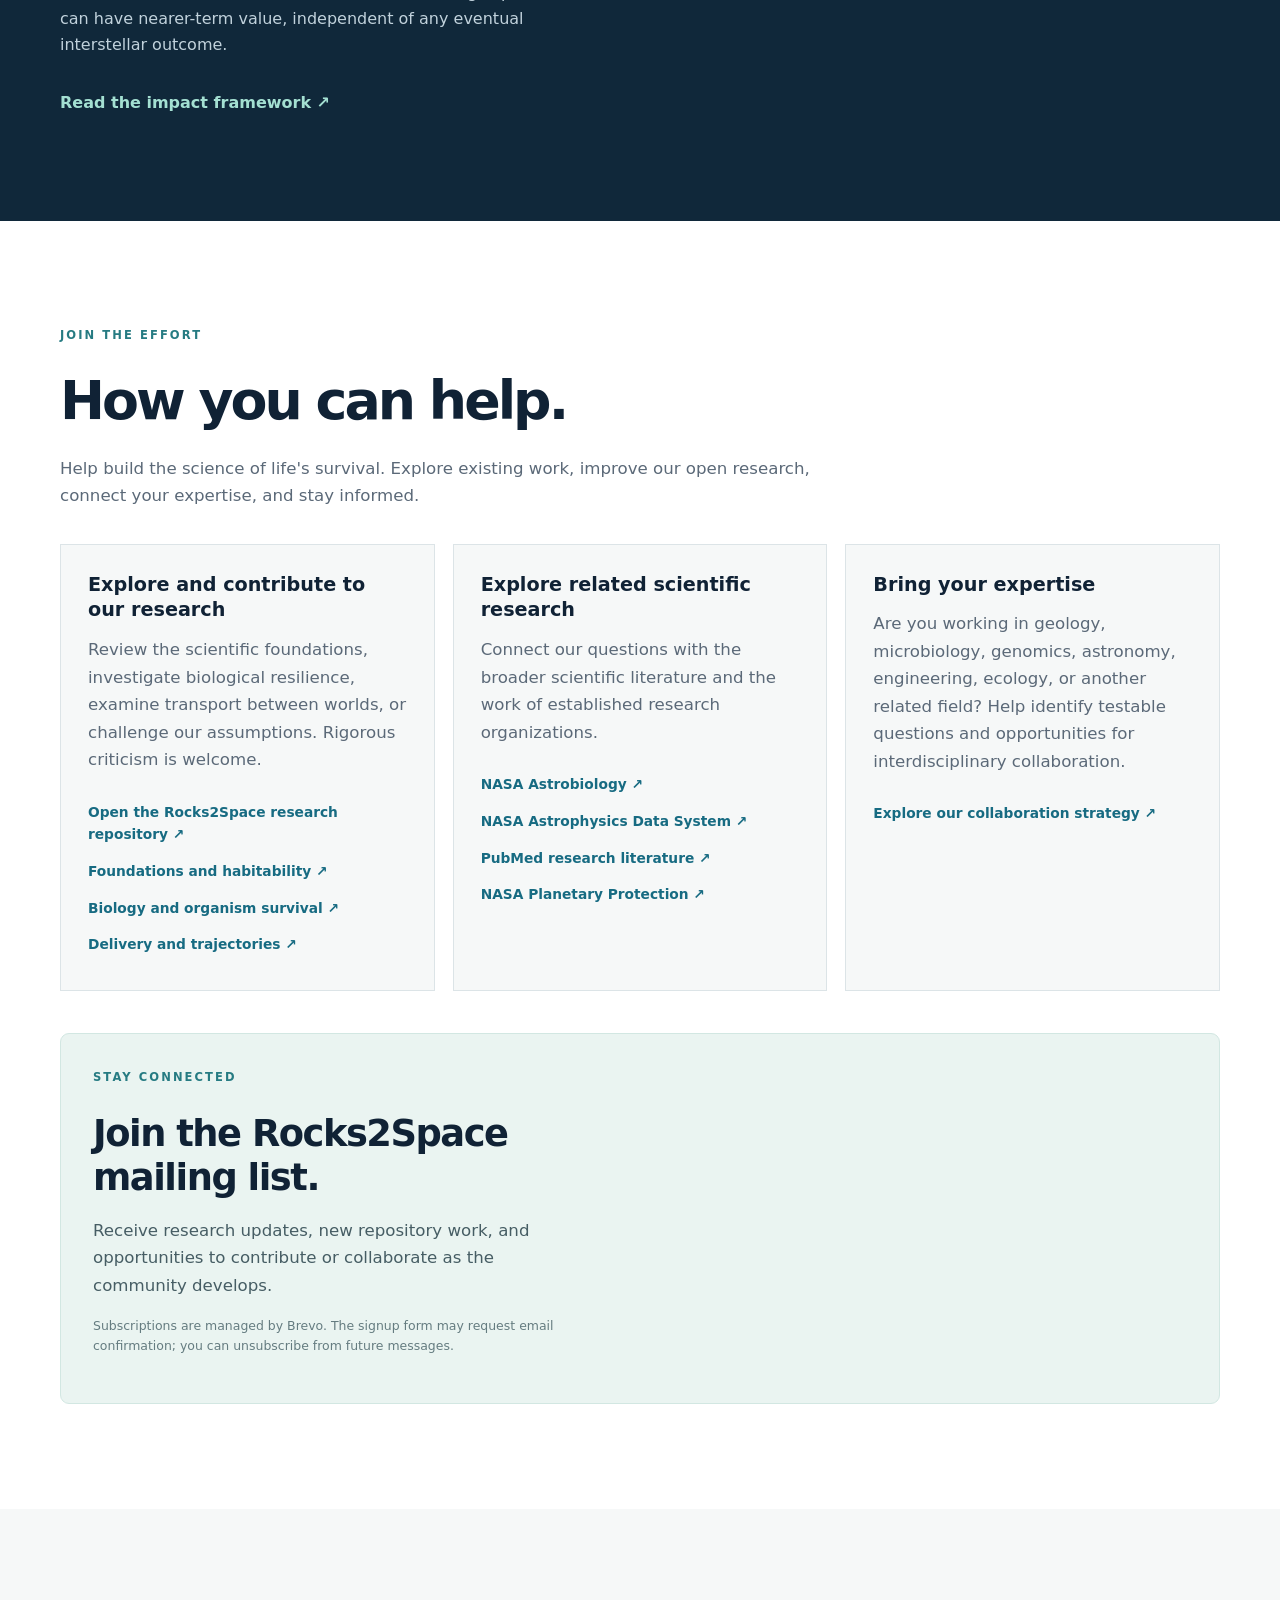
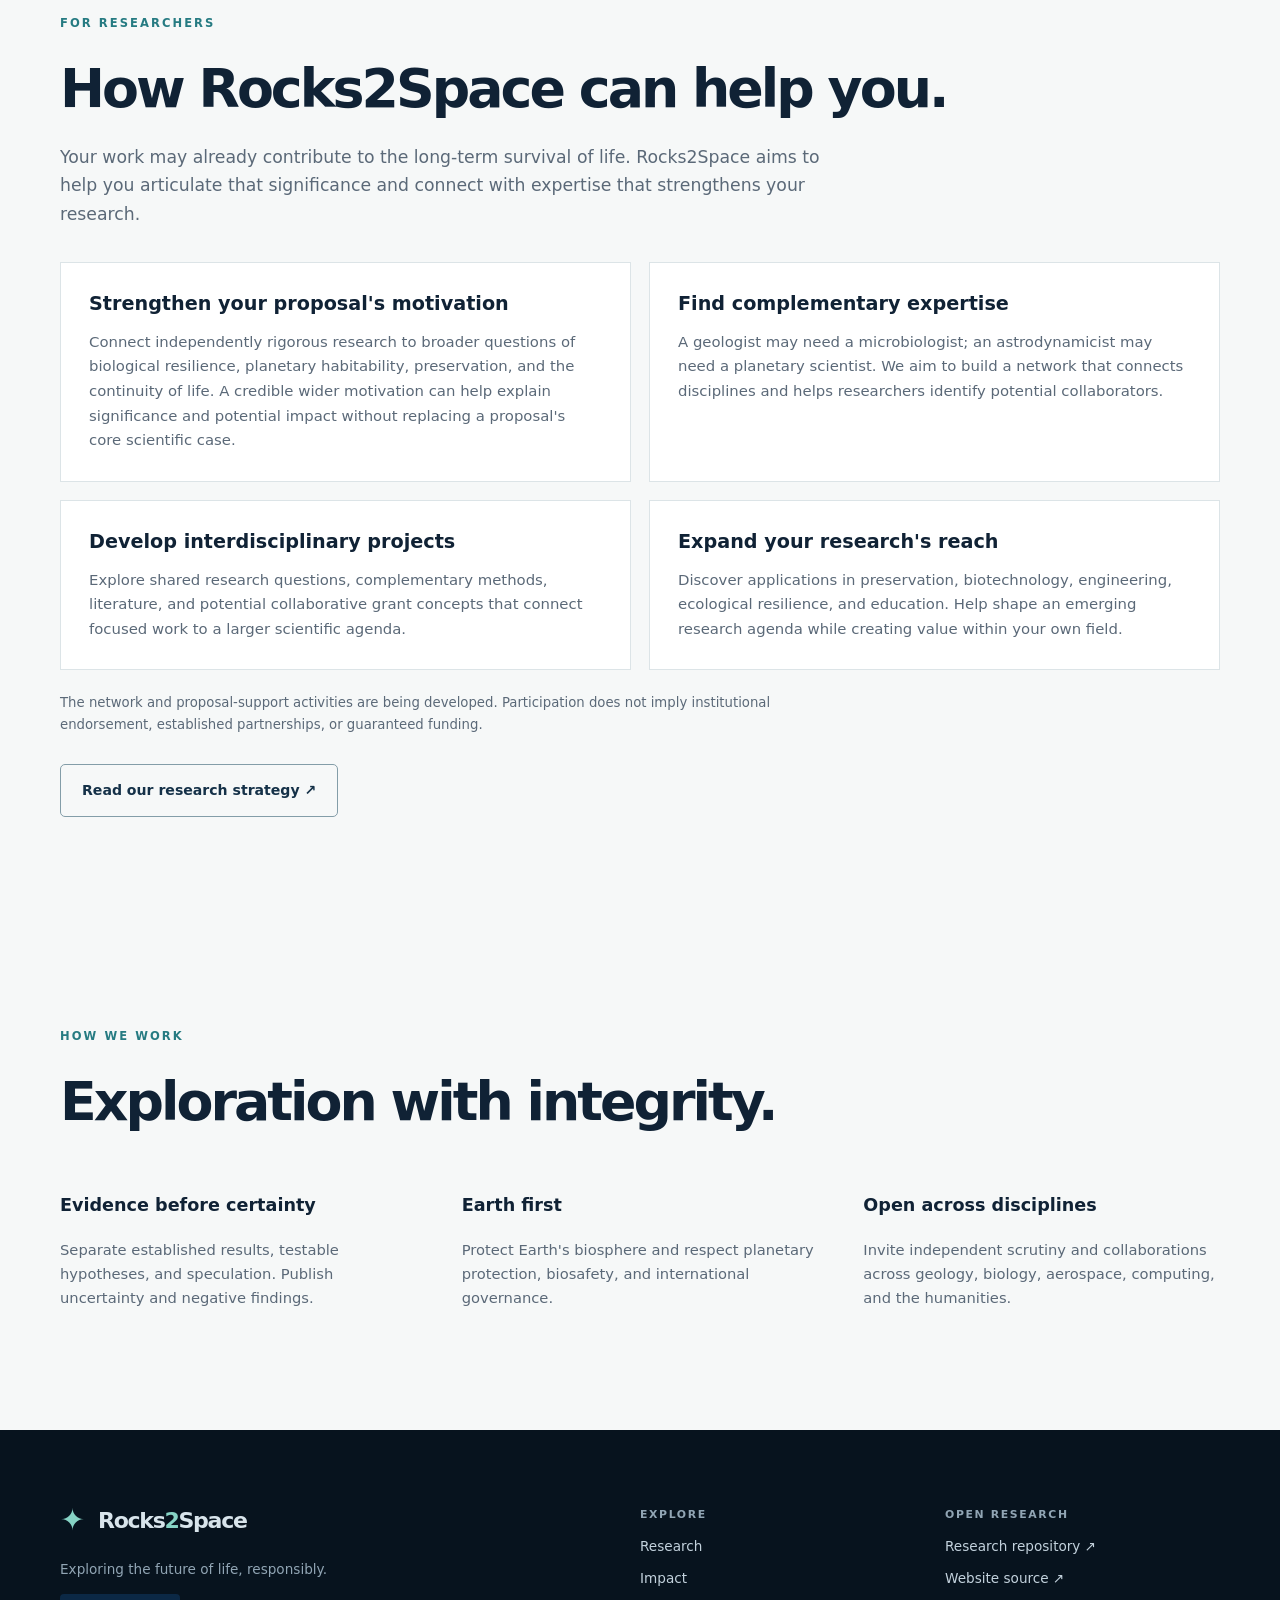
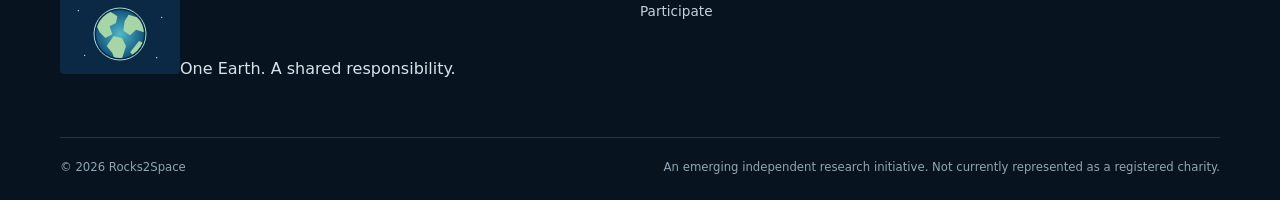
==== commit 43d4cbfd: "Add cosmic nature imagery and Earth flag to existing homepage" ====
--- a/index.html
+++ b/index.html
@@ -31,7 +31,7 @@
         <div class="actions"><a class="button primary" href="#research">Explore the research <span aria-hidden="true">↗</span></a><a class="button secondary" href="#participate">Get involved <span aria-hidden="true">→</span></a></div>
         <p class="hero-note">Curiosity grounded in evidence. Ambition guided by responsibility.</p>
       </div>
-      <div class="planet" aria-hidden="true"></div>
+      <figure class="hero-art"><img src="assets/mushroom-stars.svg" alt="Illustration of a mushroom releasing spores into a star-filled sky" width="900" height="650" fetchpriority="high"></figure><div class="planet" aria-hidden="true"></div>
     </section>
     <section class="intro section" id="why" aria-labelledby="why-title">
       <div class="container intro-grid">
@@ -39,6 +39,7 @@
         <div><p>Earth is the only world known to support life. Yet our biosphere faces urgent threats today, from climate change and biodiversity loss to the possibility of catastrophic events. Over astronomical timescales, the Sun's evolution will also end Earth's capacity to sustain the life we know.</p><p><strong>The survival of life cannot be taken for granted. What we do now matters.</strong></p><p>Rocks2Space investigates whether life could endure beyond its planet of origin. Our purpose is not to abandon Earth, but to protect and nurture its biosphere while exploring how life's story might continue beyond its birthplace.</p><p><a class="text-link" href="https://github.com/lukassaul/rocks-to-space/blob/main/Strategy/Vision_and_Motivation/README.md">Read our founding motivation ↗</a></p></div>
       </div>
     </section>
+    <div class="container nature-art-row"><figure class="nature-art"><img src="assets/flowers-stars.svg" alt="Wildflowers with golden pollen drifting toward the stars" width="900" height="650" loading="lazy"><figcaption>From life on Earth to questions about life beyond it — an artistic metaphor, not evidence of interstellar pollen transport.</figcaption></figure></div>
     <section class="intro section" aria-labelledby="mission-title">
       <div class="container intro-grid">
         <div><p class="eyebrow dark">OUR MISSION</p><h2 id="mission-title">A bold question.<br><span class="accent">Useful science at every step.</span></h2></div>
@@ -119,6 +120,6 @@
     </section>
     <section class="principles section" id="principles" aria-labelledby="principles-title"><div class="container"><p class="eyebrow dark">HOW WE WORK</p><h2 id="principles-title">Exploration with integrity.</h2><div class="principles-grid"><div><h3>Evidence before certainty</h3><p>Separate established results, testable hypotheses, and speculation. Publish uncertainty and negative findings.</p></div><div><h3>Earth first</h3><p>Protect Earth's biosphere and respect planetary protection, biosafety, and international governance.</p></div><div><h3>Open across disciplines</h3><p>Invite independent scrutiny and collaborations across geology, biology, aerospace, computing, and the humanities.</p></div></div></div></section>
   </main>
-  <footer class="footer"><div class="container footer-grid"><div><a class="brand" href="#home"><span class="brand-mark" aria-hidden="true">✦</span> Rocks<span class="brand-two">2</span>Space</a><p>Exploring the future of life, responsibly.</p></div><div><p class="footer-heading">EXPLORE</p><a href="#research">Research</a><a href="#impact">Impact</a><a href="#participate">Participate</a></div><div><p class="footer-heading">OPEN RESEARCH</p><a href="https://github.com/lukassaul/rocks-to-space">Research repository ↗</a><a href="https://github.com/lukassaul/rocks2space.org">Website source ↗</a></div></div><div class="container footer-bottom"><span>© <span id="year">2026</span> Rocks2Space</span><span>An emerging independent research initiative. Not currently represented as a registered charity.</span></div></footer>
+  <footer class="footer"><div class="container footer-grid"><div><a class="brand" href="#home"><span class="brand-mark" aria-hidden="true">✦</span> Rocks<span class="brand-two">2</span>Space</a><p>Exploring the future of life, responsibly.</p><div class="earth-flag"><img src="assets/earth-flag.svg" alt="Illustrative Earth flag, symbolizing stewardship of our shared home" width="120" height="80" loading="lazy"><span>One Earth. A shared responsibility.</span></div></div><div><p class="footer-heading">EXPLORE</p><a href="#research">Research</a><a href="#impact">Impact</a><a href="#participate">Participate</a></div><div><p class="footer-heading">OPEN RESEARCH</p><a href="https://github.com/lukassaul/rocks-to-space">Research repository ↗</a><a href="https://github.com/lukassaul/rocks2space.org">Website source ↗</a></div></div><div class="container footer-bottom"><span>© <span id="year">2026</span> Rocks2Space</span><span>An emerging independent research initiative. Not currently represented as a registered charity.</span></div></footer>
   <script src="script.js" defer></script>
 </body></html>
--- a/styles.css
+++ b/styles.css
@@ -57,3 +57,6 @@
 .feature-light a:not(.button){color:#176b82}
 @media(max-width:900px){.threshold-grid,.scenario-grid{grid-template-columns:repeat(2,minmax(0,1fr))}.feature-split{gap:35px}}
 @media(max-width:680px){.feature-hero{padding:150px 0 75px}.threshold-grid,.scenario-grid,.feature-split{grid-template-columns:1fr}.feature-split{display:block}.feature-future blockquote{padding-left:16px}.feature-hero h1{font-size:clamp(3rem,12vw,4.5rem)}}
+
+/* Homepage feature spotlight */
+.feature-promo{background:#10283a;color:#fff;padding:76px 0}.feature-promo-grid{display:grid;grid-template-columns:minmax(0,1.5fr) minmax(220px,.7fr);gap:55px;align-items:center}.feature-promo h2{color:white}.feature-promo p:not(.eyebrow){max-width:680px;color:#c6d9df;margin:0 0 28px}.feature-promo-orbit{width:min(100%,300px);aspect-ratio:1;border-radius:50%;border:1px solid #a4e0d280;box-shadow:inset 0 0 0 25px #a4e0d20b,0 0 0 24px #a4e0d20a;display:grid;place-items:center;justify-self:center;transform:rotate(-12deg)}.feature-promo-orbit span{font-size:clamp(1.5rem,3vw,2.7rem);font-weight:800;line-height:1.15;letter-spacing:-.05em;text-align:center;color:#a4e0d2}@media(max-width:680px){.feature-promo-grid{grid-template-columns:1fr}.feature-promo-orbit{display:none}}
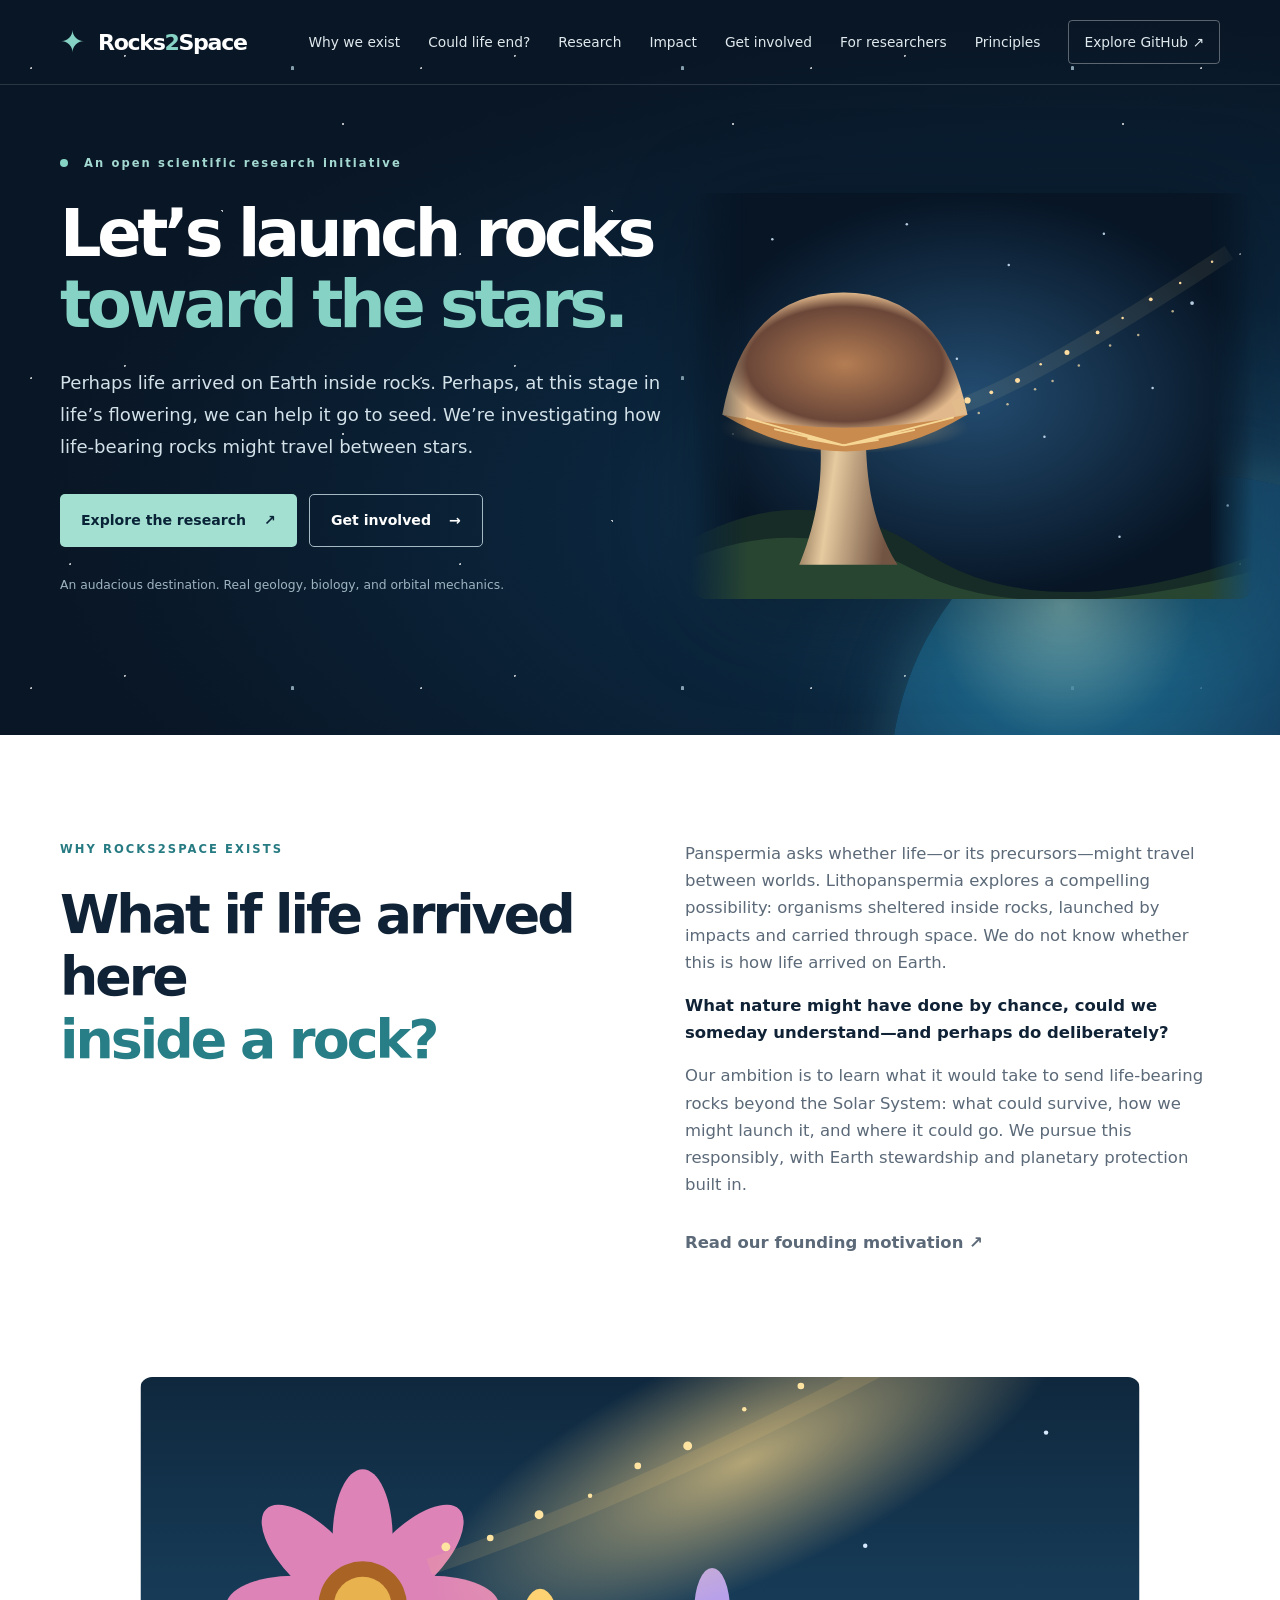
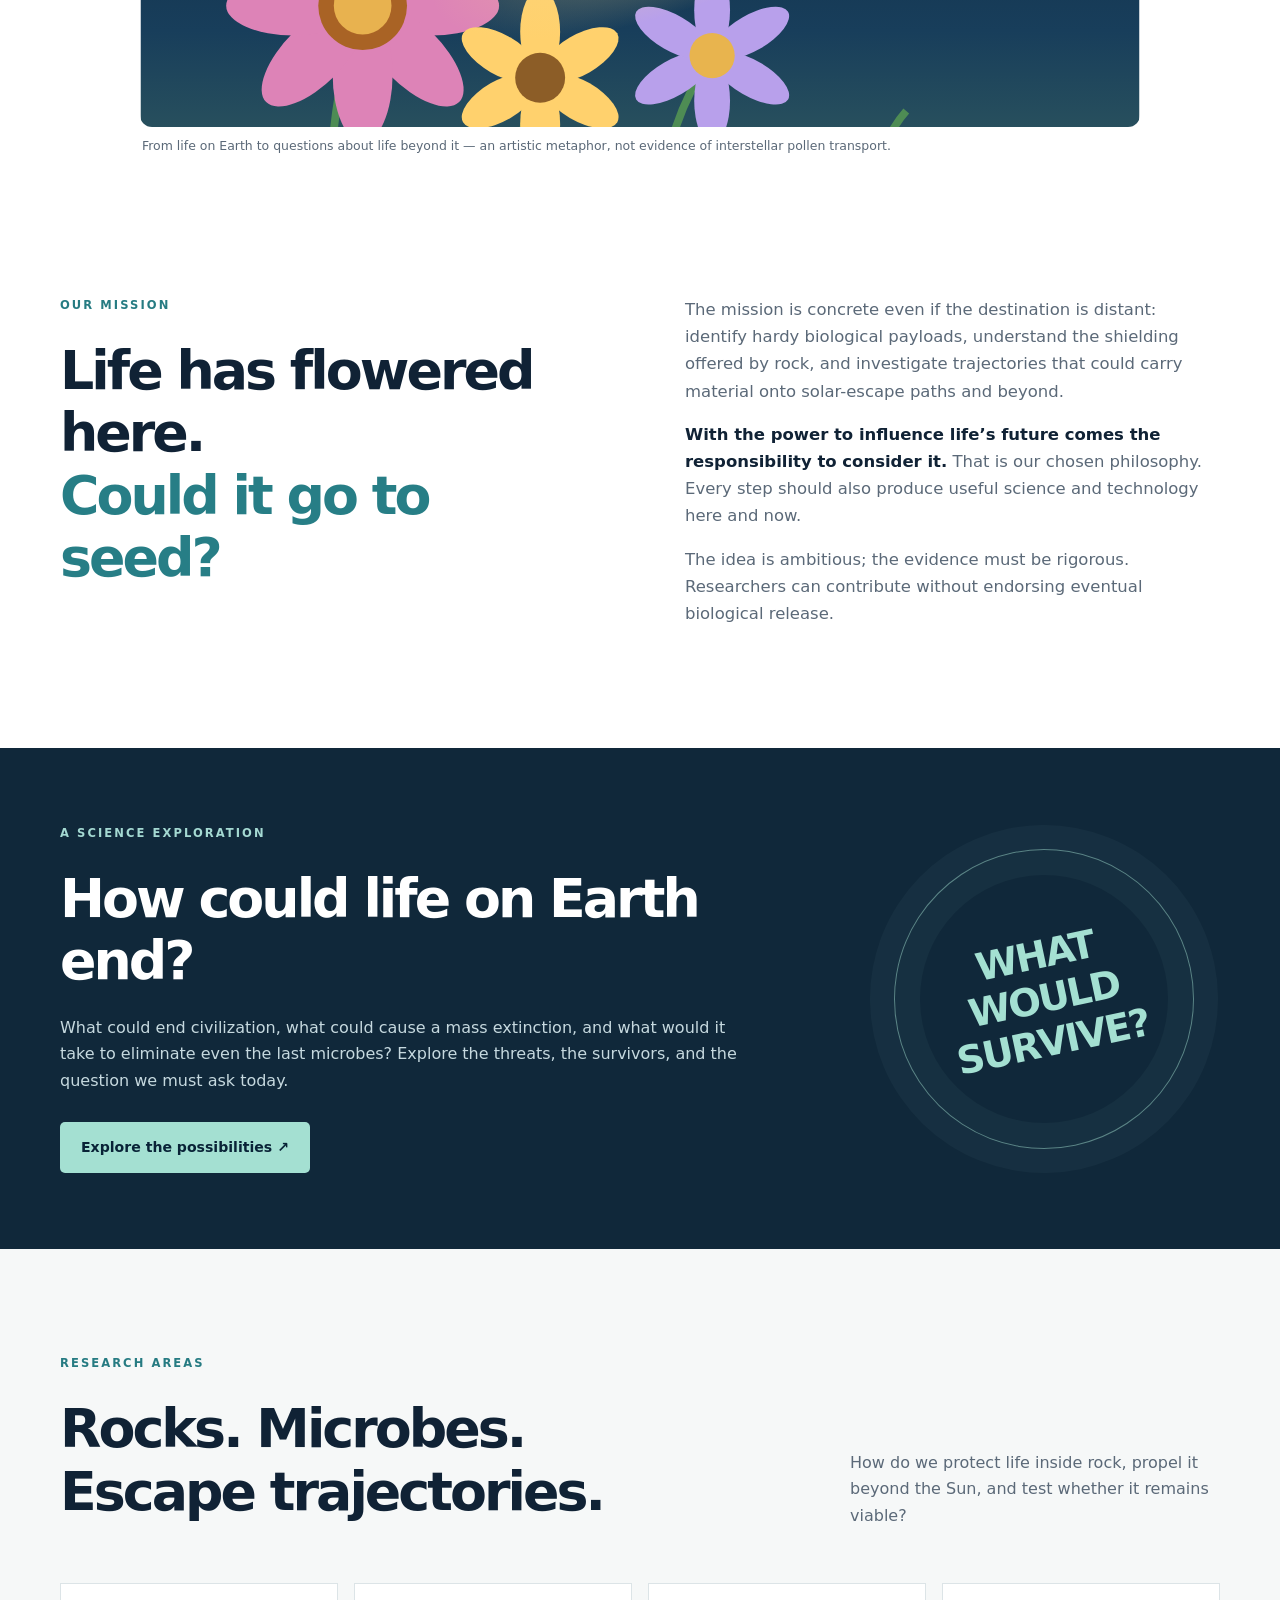
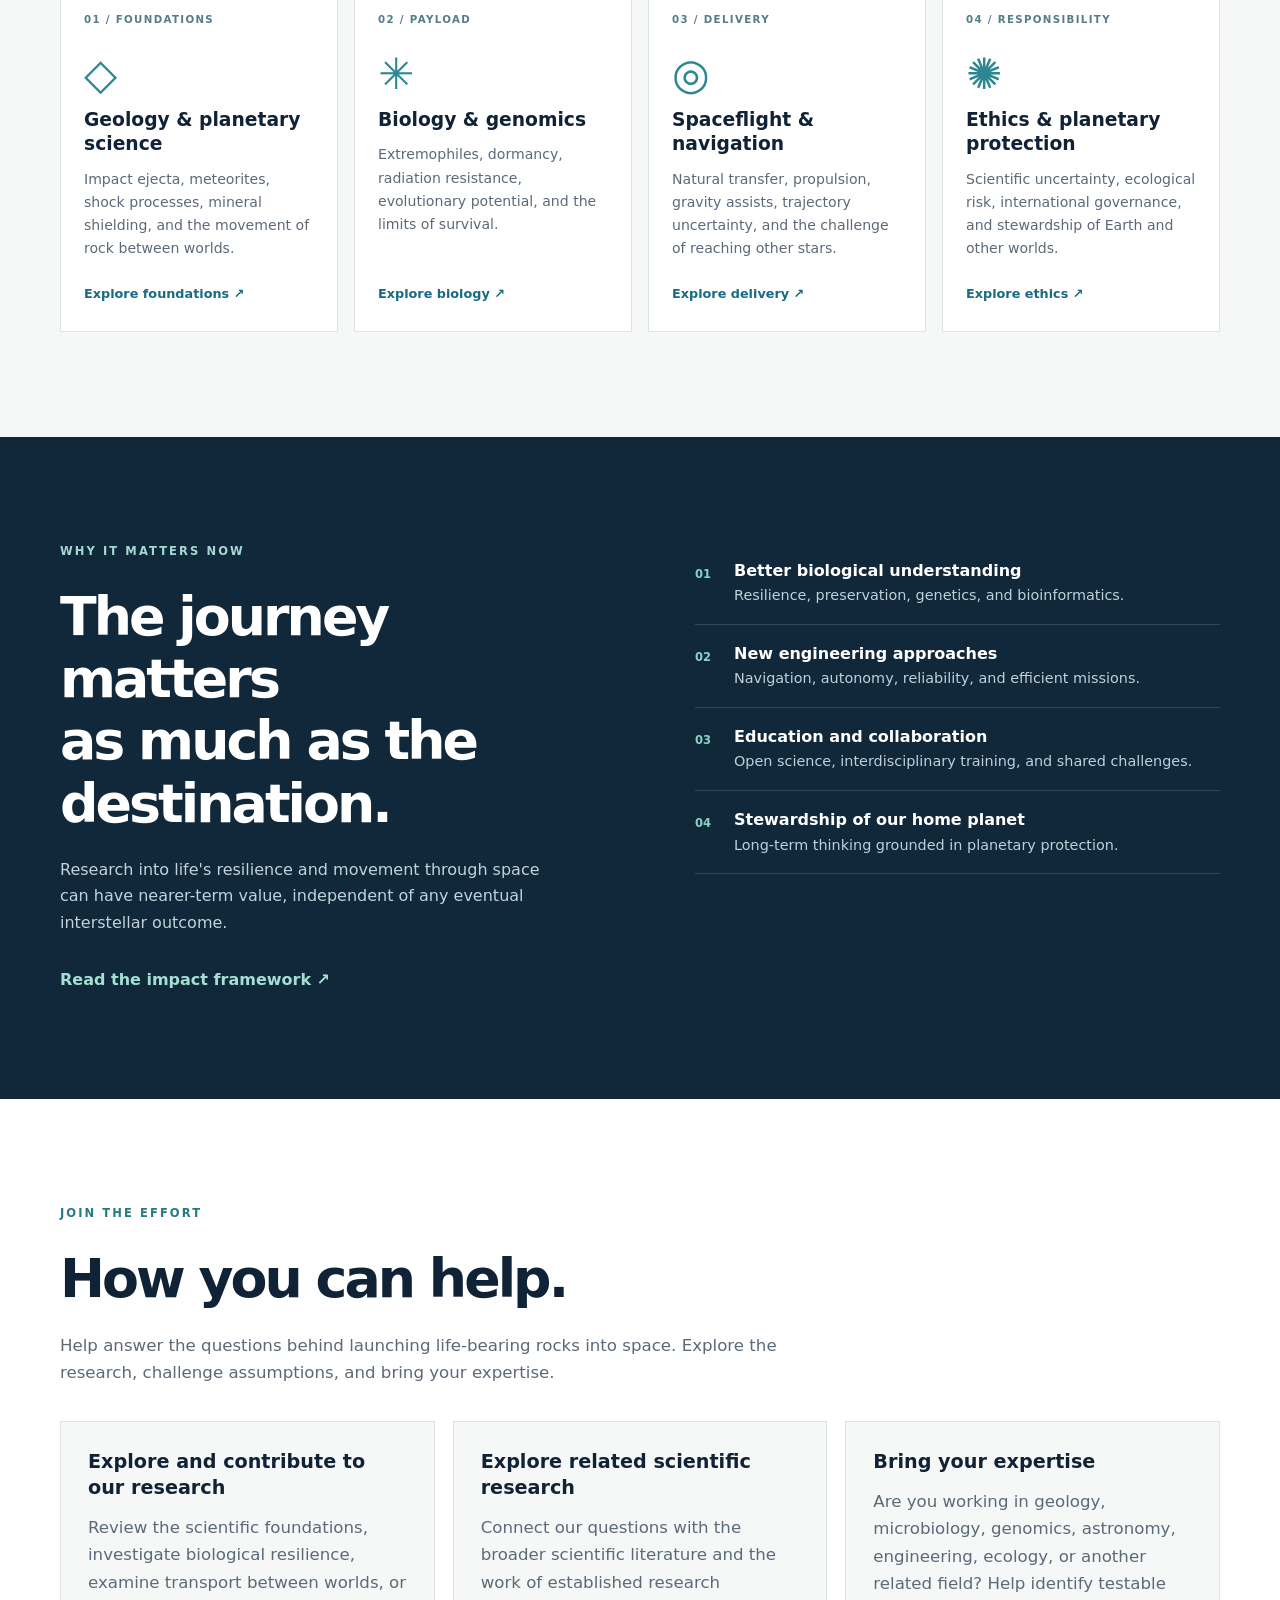
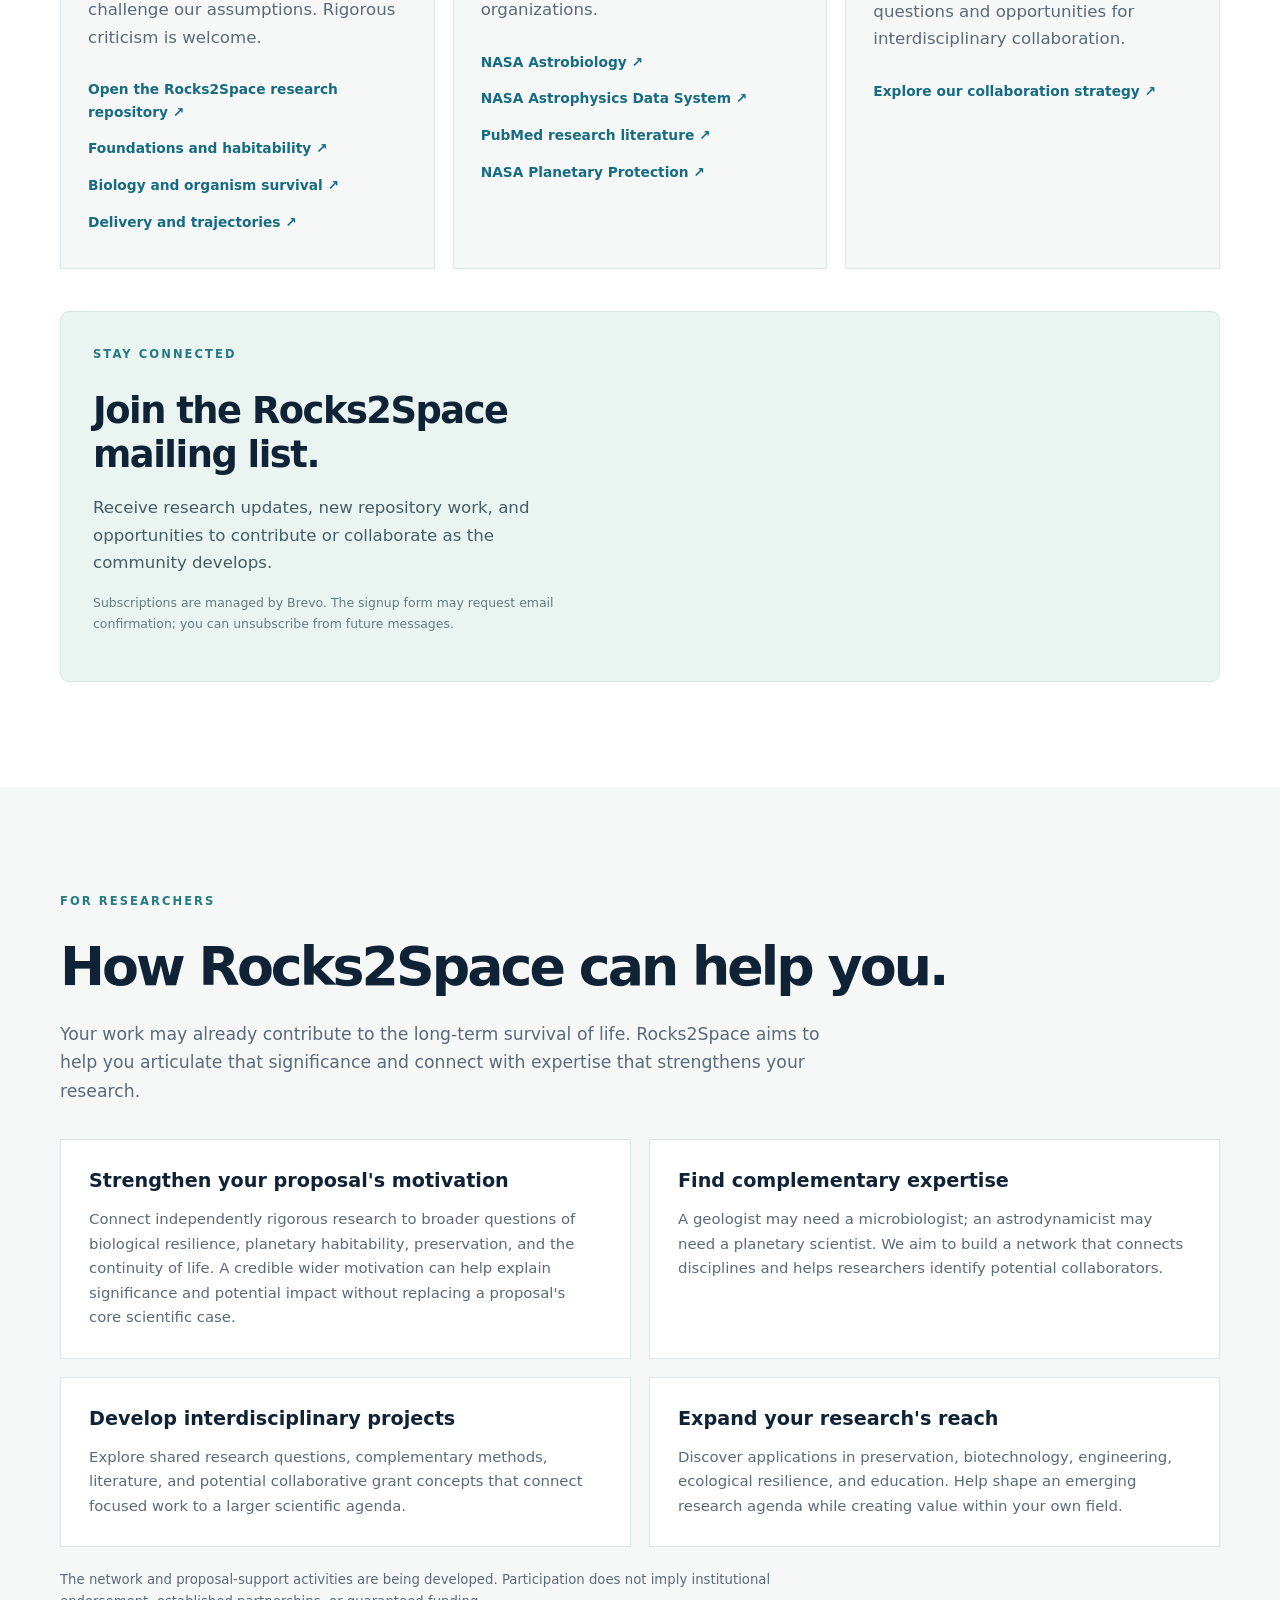
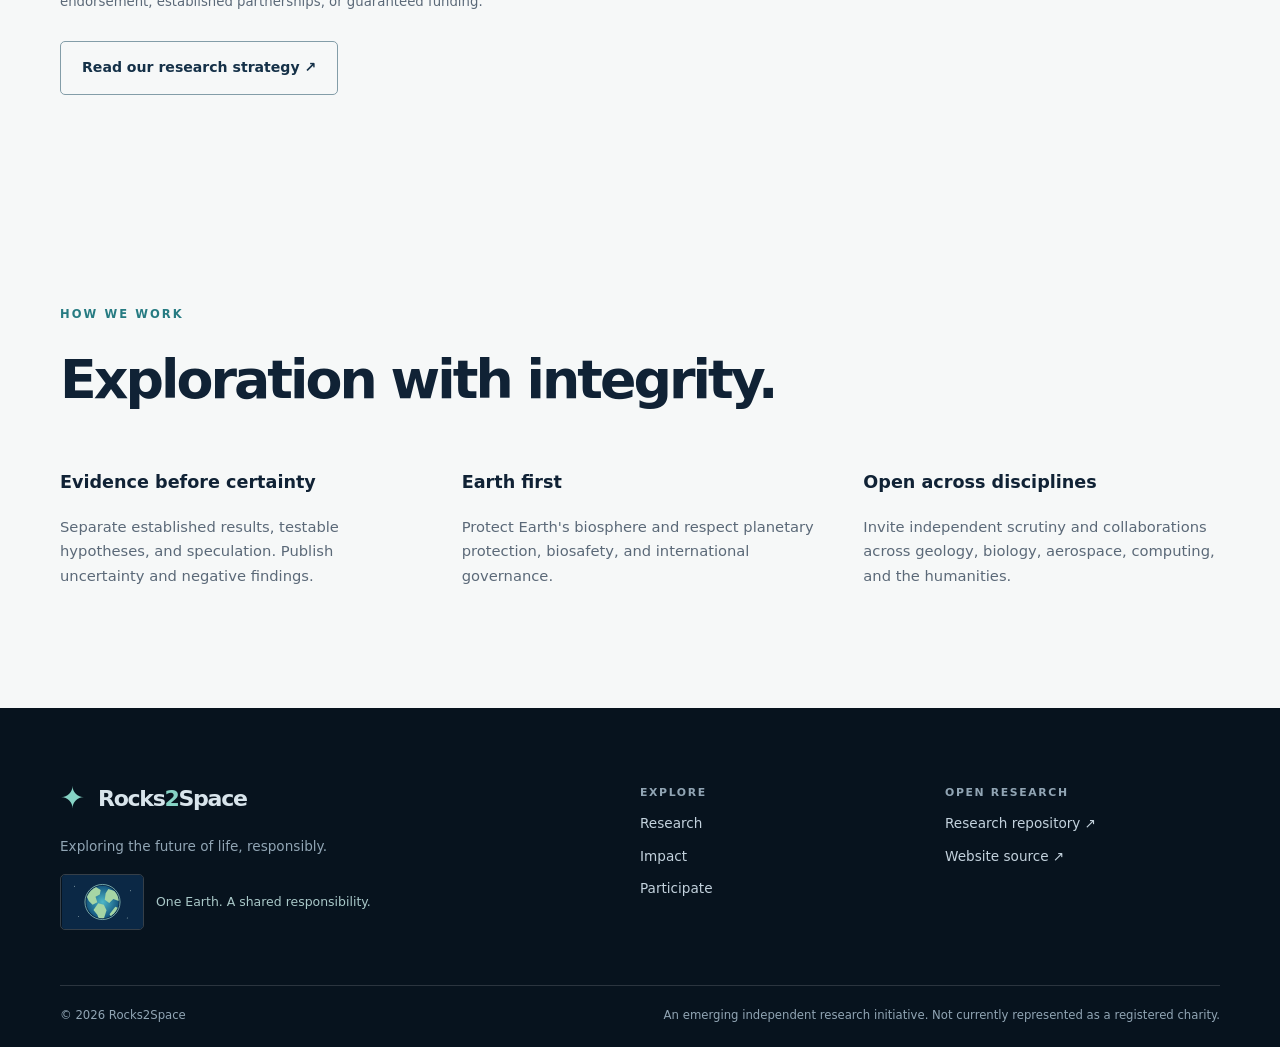
==== commit cdd51af9: "Put launch-rocks ambition and panspermia at the heart of homepage" ====
--- a/index.html
+++ b/index.html
@@ -3,9 +3,9 @@
 <head>
   <meta charset="utf-8">
   <meta name="viewport" content="width=device-width, initial-scale=1">
-  <meta name="description" content="Rocks2Space is an open, interdisciplinary research initiative exploring how life survives, travels, and might flourish beyond Earth—and how that research benefits Earth today.">
+  <meta name="description" content="Rocks2Space investigates lithopanspermia: can life-bearing rocks travel between worlds, and could we one day send them toward the stars?">
   <meta name="theme-color" content="#091625">
-  <title>Rocks2Space — The survival of life begins on Earth</title>
+  <title>Rocks2Space — Launch rocks toward the stars</title>
   <link rel="icon" href="favicon.svg" type="image/svg+xml">
   <link rel="stylesheet" href="styles.css">
 </head>
@@ -26,30 +26,30 @@
       <div class="hero-stars" aria-hidden="true"></div>
       <div class="container hero-content">
         <p class="eyebrow"><span class="signal"></span> An open scientific research initiative</p>
-        <h1>The survival of life<br>begins <em>on Earth.</em></h1>
-        <p class="hero-copy">Life is precious. Its survival is not guaranteed. We are building the science to help life endure—on Earth and beyond. What we do now matters.</p>
+        <h1>Let’s launch rocks<br><em>toward the stars.</em></h1>
+        <p class="hero-copy">Perhaps life arrived on Earth inside rocks. Perhaps, at this stage in life’s flowering, we can help it go to seed. We’re investigating how life-bearing rocks might travel between stars.</p>
         <div class="actions"><a class="button primary" href="#research">Explore the research <span aria-hidden="true">↗</span></a><a class="button secondary" href="#participate">Get involved <span aria-hidden="true">→</span></a></div>
-        <p class="hero-note">Curiosity grounded in evidence. Ambition guided by responsibility.</p>
+        <p class="hero-note">An audacious destination. Real geology, biology, and orbital mechanics.</p>
       </div>
-      <figure class="hero-art"><img src="assets/mushroom-stars.svg" alt="Illustration of a mushroom releasing spores into a star-filled sky" width="900" height="650" fetchpriority="high"></figure><div class="planet" aria-hidden="true"></div>
+      <figure class="hero-art"><img src="assets/mushroom-stars.svg" alt="Mushroom releasing spores toward stars, an artistic metaphor for lithopanspermia" width="900" height="650" fetchpriority="high"><div class="spore-stream" aria-hidden="true"></div></figure><div class="planet" aria-hidden="true"></div>
     </section>
     <section class="intro section" id="why" aria-labelledby="why-title">
       <div class="container intro-grid">
-        <div><p class="eyebrow dark">WHY ROCKS2SPACE EXISTS</p><h2 id="why-title">Life is precious.<br><span class="accent">Its survival is not guaranteed.</span></h2></div>
-        <div><p>Earth is the only world known to support life. Yet our biosphere faces urgent threats today, from climate change and biodiversity loss to the possibility of catastrophic events. Over astronomical timescales, the Sun's evolution will also end Earth's capacity to sustain the life we know.</p><p><strong>The survival of life cannot be taken for granted. What we do now matters.</strong></p><p>Rocks2Space investigates whether life could endure beyond its planet of origin. Our purpose is not to abandon Earth, but to protect and nurture its biosphere while exploring how life's story might continue beyond its birthplace.</p><p><a class="text-link" href="https://github.com/lukassaul/rocks-to-space/blob/main/Strategy/Vision_and_Motivation/README.md">Read our founding motivation ↗</a></p></div>
+        <div><p class="eyebrow dark">WHY ROCKS2SPACE EXISTS</p><h2 id="why-title">What if life arrived here<br><span class="accent">inside a rock?</span></h2></div>
+        <div><p>Panspermia asks whether life—or its precursors—might travel between worlds. Lithopanspermia explores a compelling possibility: organisms sheltered inside rocks, launched by impacts and carried through space. We do not know whether this is how life arrived on Earth.</p><p><strong>What nature might have done by chance, could we someday understand—and perhaps do deliberately?</strong></p><p>Our ambition is to learn what it would take to send life-bearing rocks beyond the Solar System: what could survive, how we might launch it, and where it could go. We pursue this responsibly, with Earth stewardship and planetary protection built in.</p><p><a class="text-link" href="https://github.com/lukassaul/rocks-to-space/blob/main/Strategy/Vision_and_Motivation/README.md">Read our founding motivation ↗</a></p></div>
       </div>
     </section>
     <div class="container nature-art-row"><figure class="nature-art"><img src="assets/flowers-stars.svg" alt="Wildflowers with golden pollen drifting toward the stars" width="900" height="650" loading="lazy"><figcaption>From life on Earth to questions about life beyond it — an artistic metaphor, not evidence of interstellar pollen transport.</figcaption></figure></div>
     <section class="intro section" aria-labelledby="mission-title">
       <div class="container intro-grid">
-        <div><p class="eyebrow dark">OUR MISSION</p><h2 id="mission-title">A bold question.<br><span class="accent">Useful science at every step.</span></h2></div>
-        <div><p>Rocks2Space explores panspermia, lithopanspermia, biological resilience, the limits of Earth's habitability, and the physical pathways by which material might move between planetary systems.</p><p>Our guiding principle is <strong>dual benefit</strong>: every stage of investigation should produce valuable scientific, technological, educational, or societal results—even if the most distant possibilities remain unproven or unreachable.</p><p>We welcome rigorous critique and participation from researchers who do not share every long-term aspiration.</p></div>
+        <div><p class="eyebrow dark">OUR MISSION</p><h2 id="mission-title">Life has flowered here.<br><span class="accent">Could it go to seed?</span></h2></div>
+        <div><p>The mission is concrete even if the destination is distant: identify hardy biological payloads, understand the shielding offered by rock, and investigate trajectories that could carry material onto solar-escape paths and beyond.</p><p><strong>With the power to influence life’s future comes the responsibility to consider it.</strong> That is our chosen philosophy. Every step should also produce useful science and technology here and now.</p><p>The idea is ambitious; the evidence must be rigorous. Researchers can contribute without endorsing eventual biological release.</p></div>
       </div>
     </section>
     <section class="section feature-promo" aria-labelledby="feature-promo-title"><div class="container feature-promo-grid"><div><p class="eyebrow">A SCIENCE EXPLORATION</p><h2 id="feature-promo-title">How could life on Earth end?</h2><p>What could end civilization, what could cause a mass extinction, and what would it take to eliminate even the last microbes? Explore the threats, the survivors, and the question we must ask today.</p><a class="button primary" href="how-could-life-end/">Explore the possibilities ↗</a></div><div class="feature-promo-orbit" aria-hidden="true"><span>WHAT<br>WOULD<br>SURVIVE?</span></div></div></section>
     <section class="research section" id="research" aria-labelledby="research-title">
       <div class="container">
-        <div class="section-heading"><div><p class="eyebrow dark">RESEARCH AREAS</p><h2 id="research-title">Many disciplines.<br>One shared frontier.</h2></div><p>From mineral grains to interstellar trajectories, meaningful progress depends on bringing different kinds of expertise together.</p></div>
+        <div class="section-heading"><div><p class="eyebrow dark">RESEARCH AREAS</p><h2 id="research-title">Rocks. Microbes.<br>Escape trajectories.</h2></div><p>How do we protect life inside rock, propel it beyond the Sun, and test whether it remains viable?</p></div>
         <div class="research-grid">
           <article class="research-card"><span class="card-number">01 / FOUNDATIONS</span><div class="card-icon" aria-hidden="true">◇</div><h3>Geology &amp; planetary science</h3><p>Impact ejecta, meteorites, shock processes, mineral shielding, and the movement of rock between worlds.</p><a href="https://github.com/lukassaul/rocks-to-space/tree/main/Foundations">Explore foundations ↗</a></article>
           <article class="research-card"><span class="card-number">02 / PAYLOAD</span><div class="card-icon" aria-hidden="true">✳</div><h3>Biology &amp; genomics</h3><p>Extremophiles, dormancy, radiation resistance, evolutionary potential, and the limits of survival.</p><a href="https://github.com/lukassaul/rocks-to-space/tree/main/Payload">Explore biology ↗</a></article>
@@ -66,7 +66,7 @@
       <div class="container">
         <p class="eyebrow dark">JOIN THE EFFORT</p>
         <h2 id="participate-title">How you can help.</h2>
-        <p class="participation-lead">Help build the science of life's survival. Explore existing work, improve our open research, connect your expertise, and stay informed.</p>
+        <p class="participation-lead">Help answer the questions behind launching life-bearing rocks into space. Explore the research, challenge assumptions, and bring your expertise.</p>
         <div class="participation-grid">
           <article class="participation-card">
             <h3>Explore and contribute to our research</h3>
--- a/styles.css
+++ b/styles.css
@@ -60,3 +60,18 @@
 
 /* Homepage feature spotlight */
 .feature-promo{background:#10283a;color:#fff;padding:76px 0}.feature-promo-grid{display:grid;grid-template-columns:minmax(0,1.5fr) minmax(220px,.7fr);gap:55px;align-items:center}.feature-promo h2{color:white}.feature-promo p:not(.eyebrow){max-width:680px;color:#c6d9df;margin:0 0 28px}.feature-promo-orbit{width:min(100%,300px);aspect-ratio:1;border-radius:50%;border:1px solid #a4e0d280;box-shadow:inset 0 0 0 25px #a4e0d20b,0 0 0 24px #a4e0d20a;display:grid;place-items:center;justify-self:center;transform:rotate(-12deg)}.feature-promo-orbit span{font-size:clamp(1.5rem,3vw,2.7rem);font-weight:800;line-height:1.15;letter-spacing:-.05em;text-align:center;color:#a4e0d2}@media(max-width:680px){.feature-promo-grid{grid-template-columns:1fr}.feature-promo-orbit{display:none}}
+
+
+/* Illustrations complement the existing homepage without changing its structure. */
+.hero-content{padding-right:min(40%,430px)}
+.hero h1{font-size:clamp(3rem,5.1vw,5.1rem)}
+.hero-art{position:absolute;z-index:1;right:max(2%,calc((100vw - 1280px)/2));top:50%;transform:translateY(-43%);width:min(44vw,600px);margin:0;filter:drop-shadow(0 15px 45px #0005)}
+.hero-art img{width:100%;height:auto;display:block;border-radius:16px;mask-image:linear-gradient(to right,transparent 0%,black 10%,black 92%,transparent 100%);-webkit-mask-image:linear-gradient(to right,transparent 0%,black 10%,black 92%,transparent 100%)}
+.nature-art-row{padding-bottom:25px}
+.nature-art{margin:0 auto;max-width:1000px}
+.nature-art img{display:block;width:100%;max-height:350px;object-fit:cover;object-position:center 58%;border-radius:12px}
+.nature-art figcaption{font-size:.78rem;color:var(--muted);padding:9px 2px}
+.earth-flag{display:flex;align-items:center;gap:12px;margin-top:16px;color:#a9c8c8;font-size:.78rem}
+.earth-flag img{width:84px;height:56px;object-fit:contain;border:1px solid #ffffff30;border-radius:5px}
+@media(max-width:900px){.hero-content{padding-right:36%}.hero-art{width:40vw;right:-4%}.hero h1{font-size:clamp(2.8rem,5vw,4rem)}}
+@media(max-width:680px){.hero-content{padding-right:0;padding-bottom:290px}.hero-art{width:min(88vw,430px);right:50%;top:auto;bottom:8px;transform:translateX(50%);opacity:.95}.hero h1{font-size:clamp(2.75rem,11vw,4.2rem)}.hero-art img{max-height:280px;object-fit:cover}.nature-art img{max-height:260px}.nature-art-row{padding-bottom:0}}
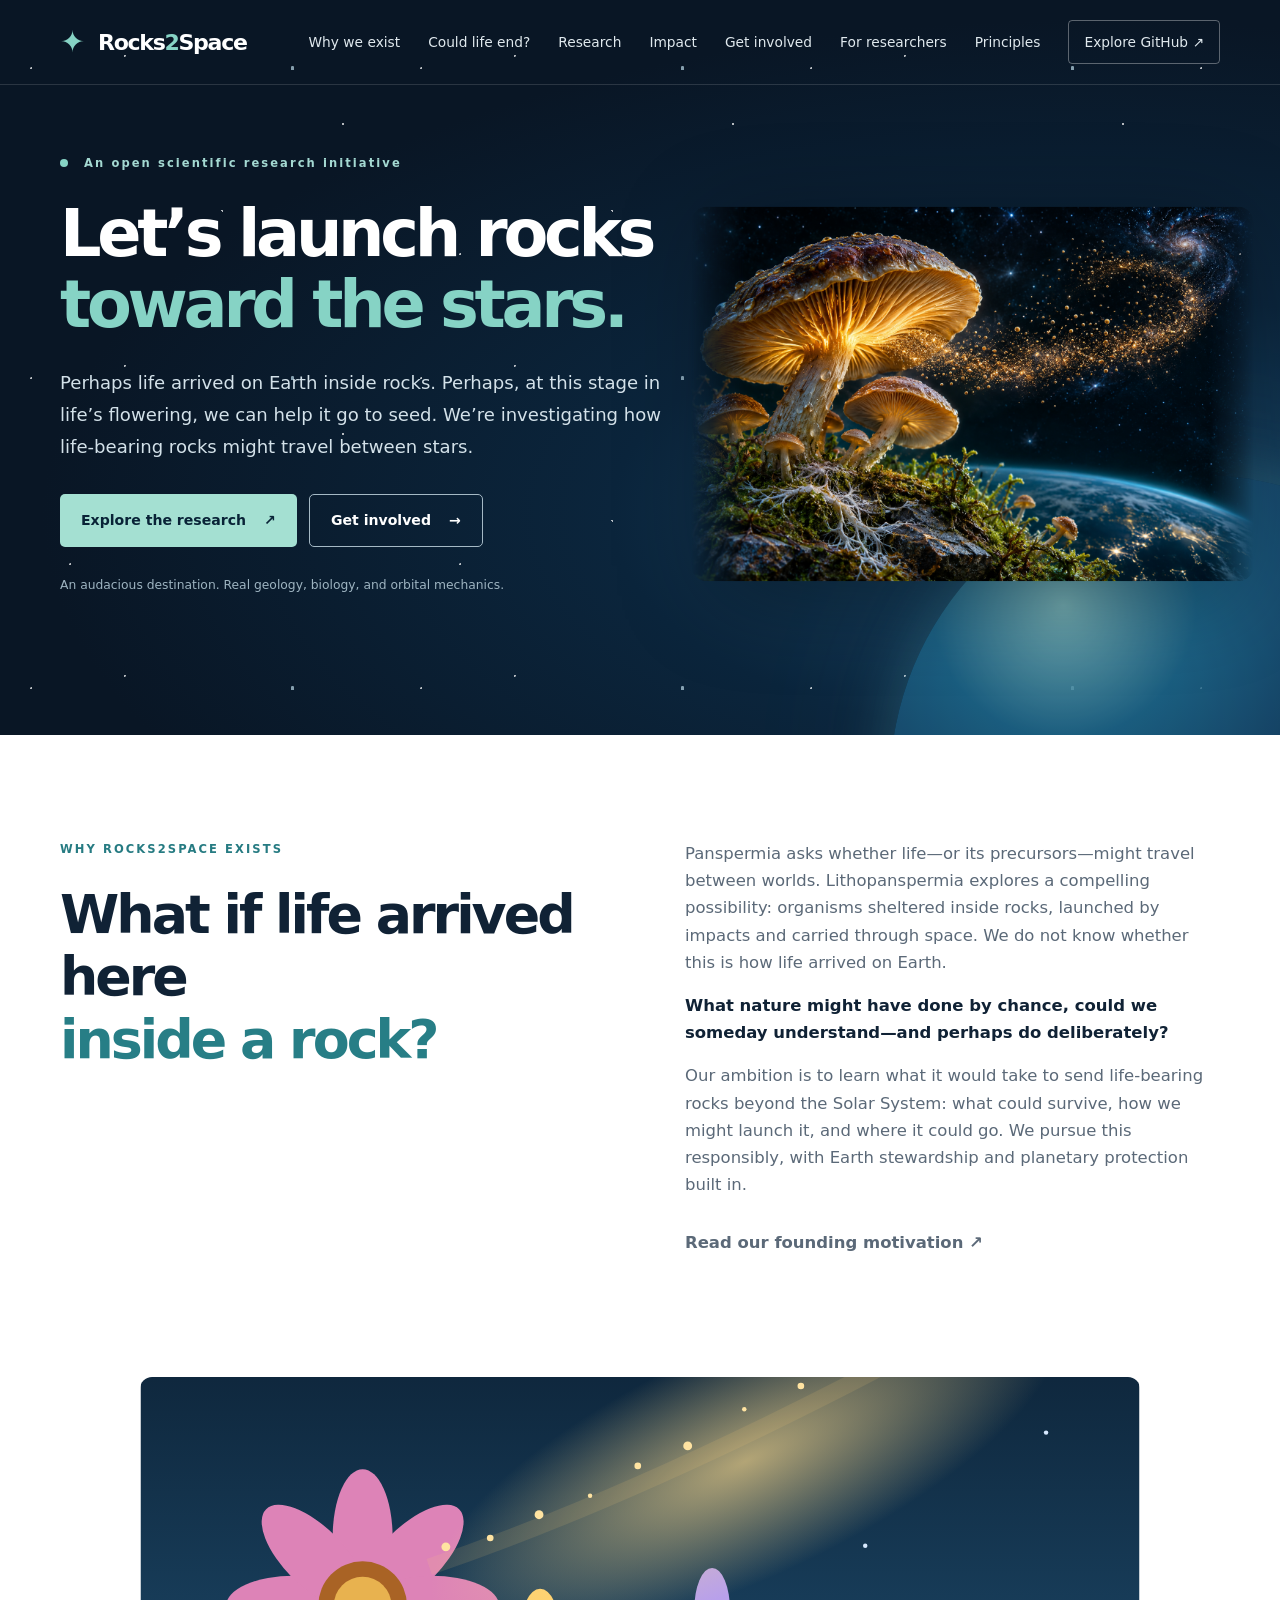
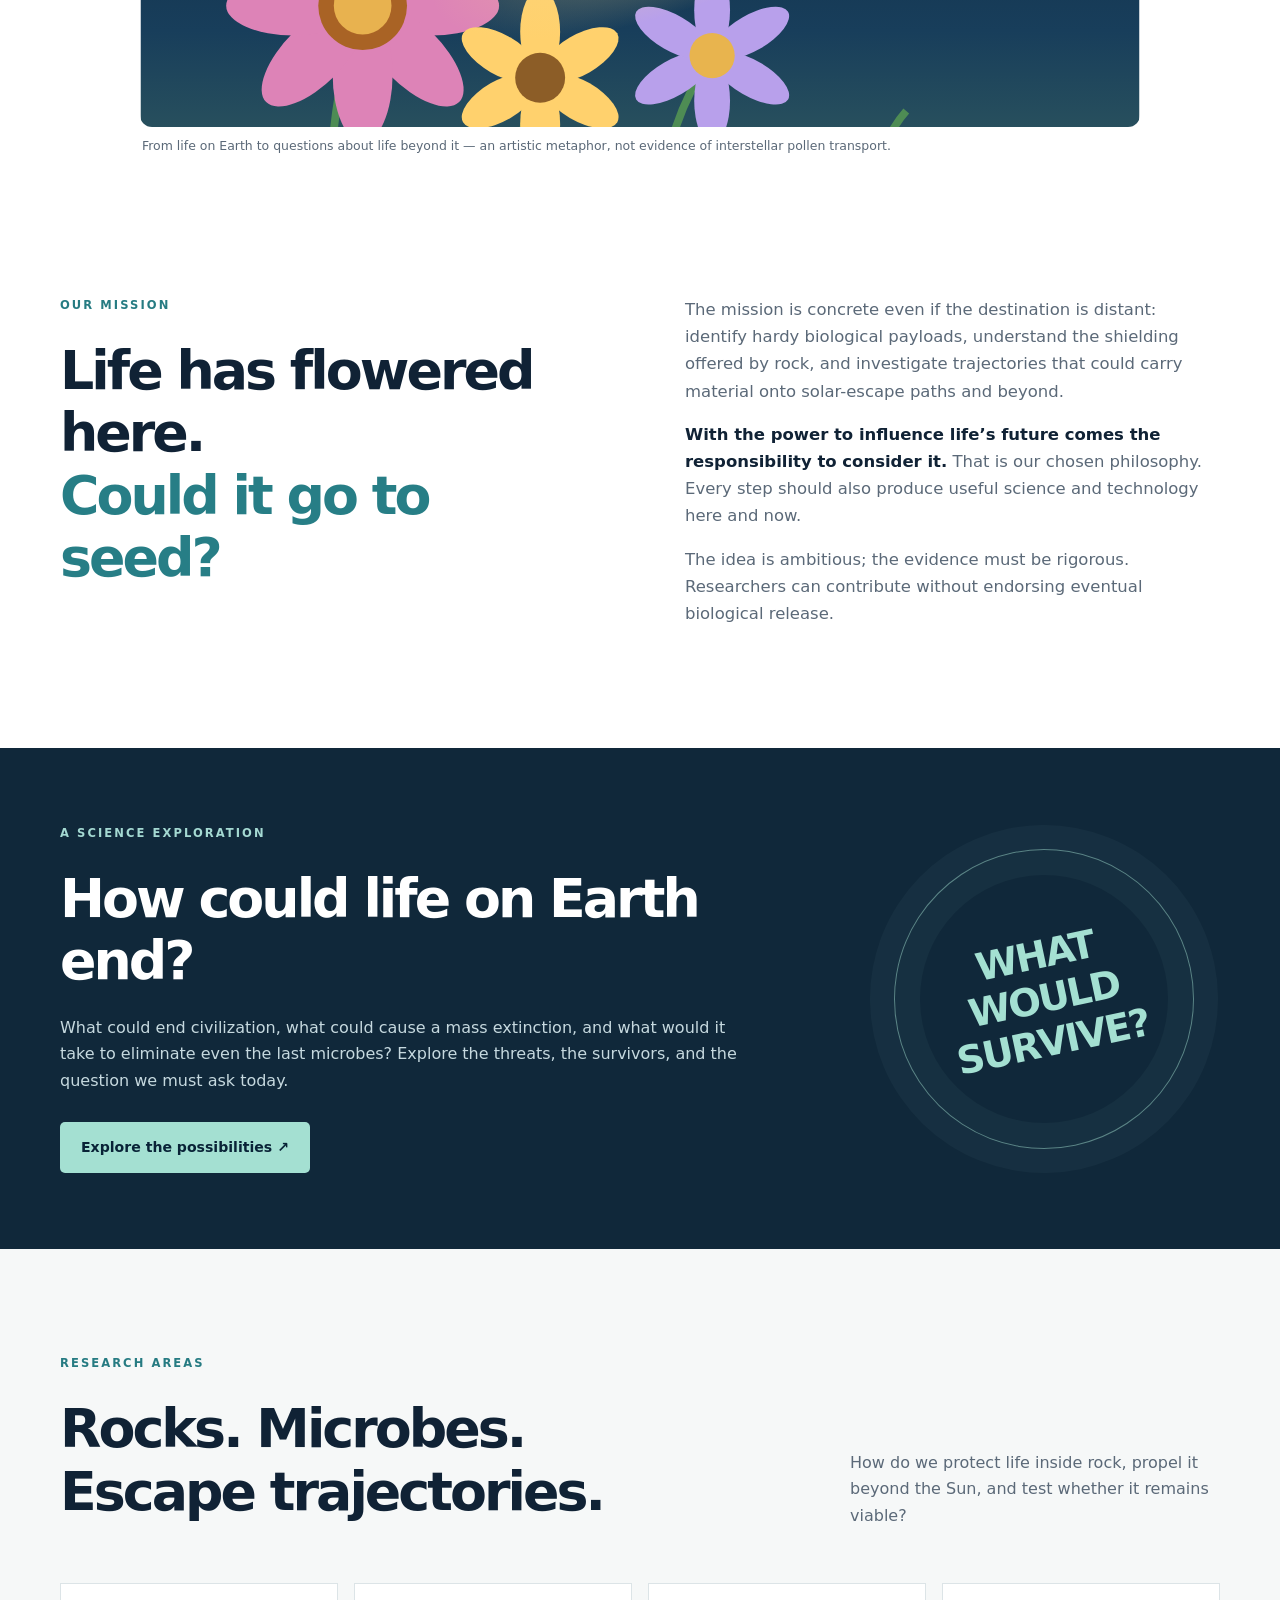
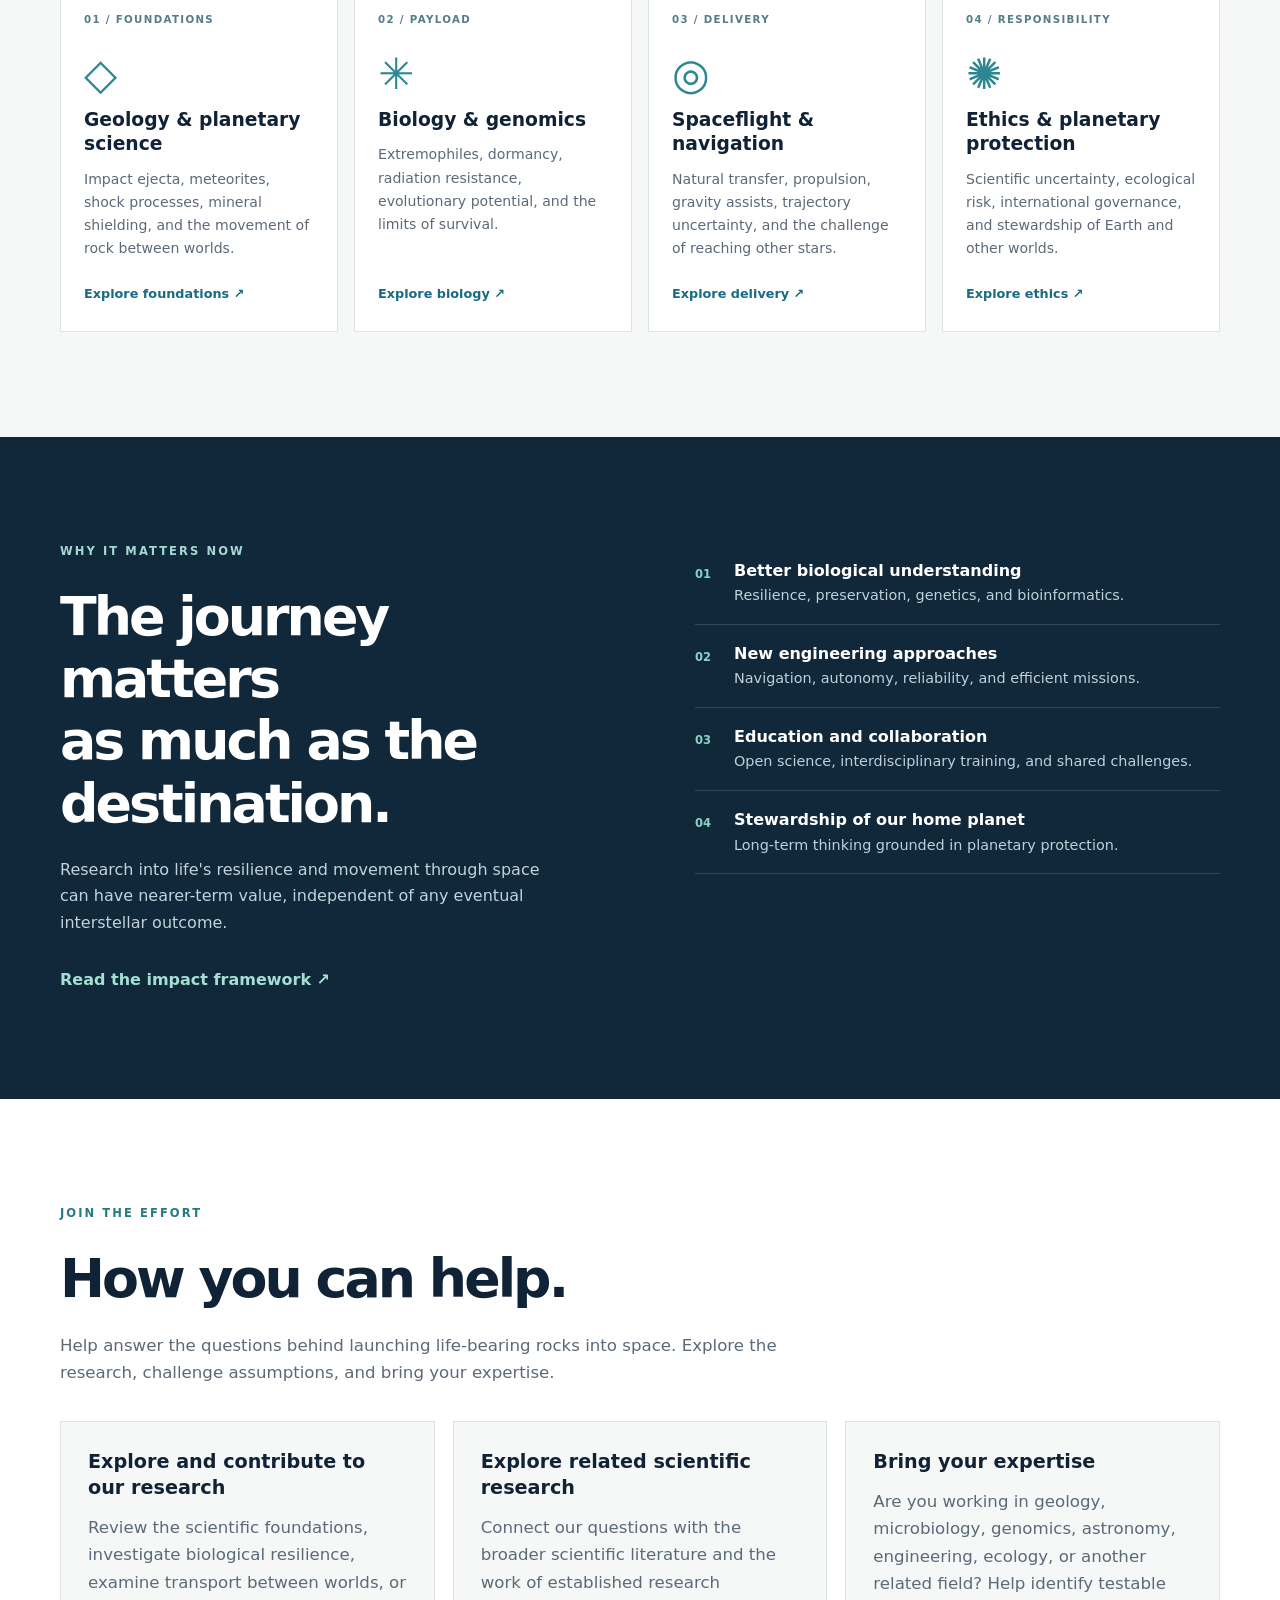
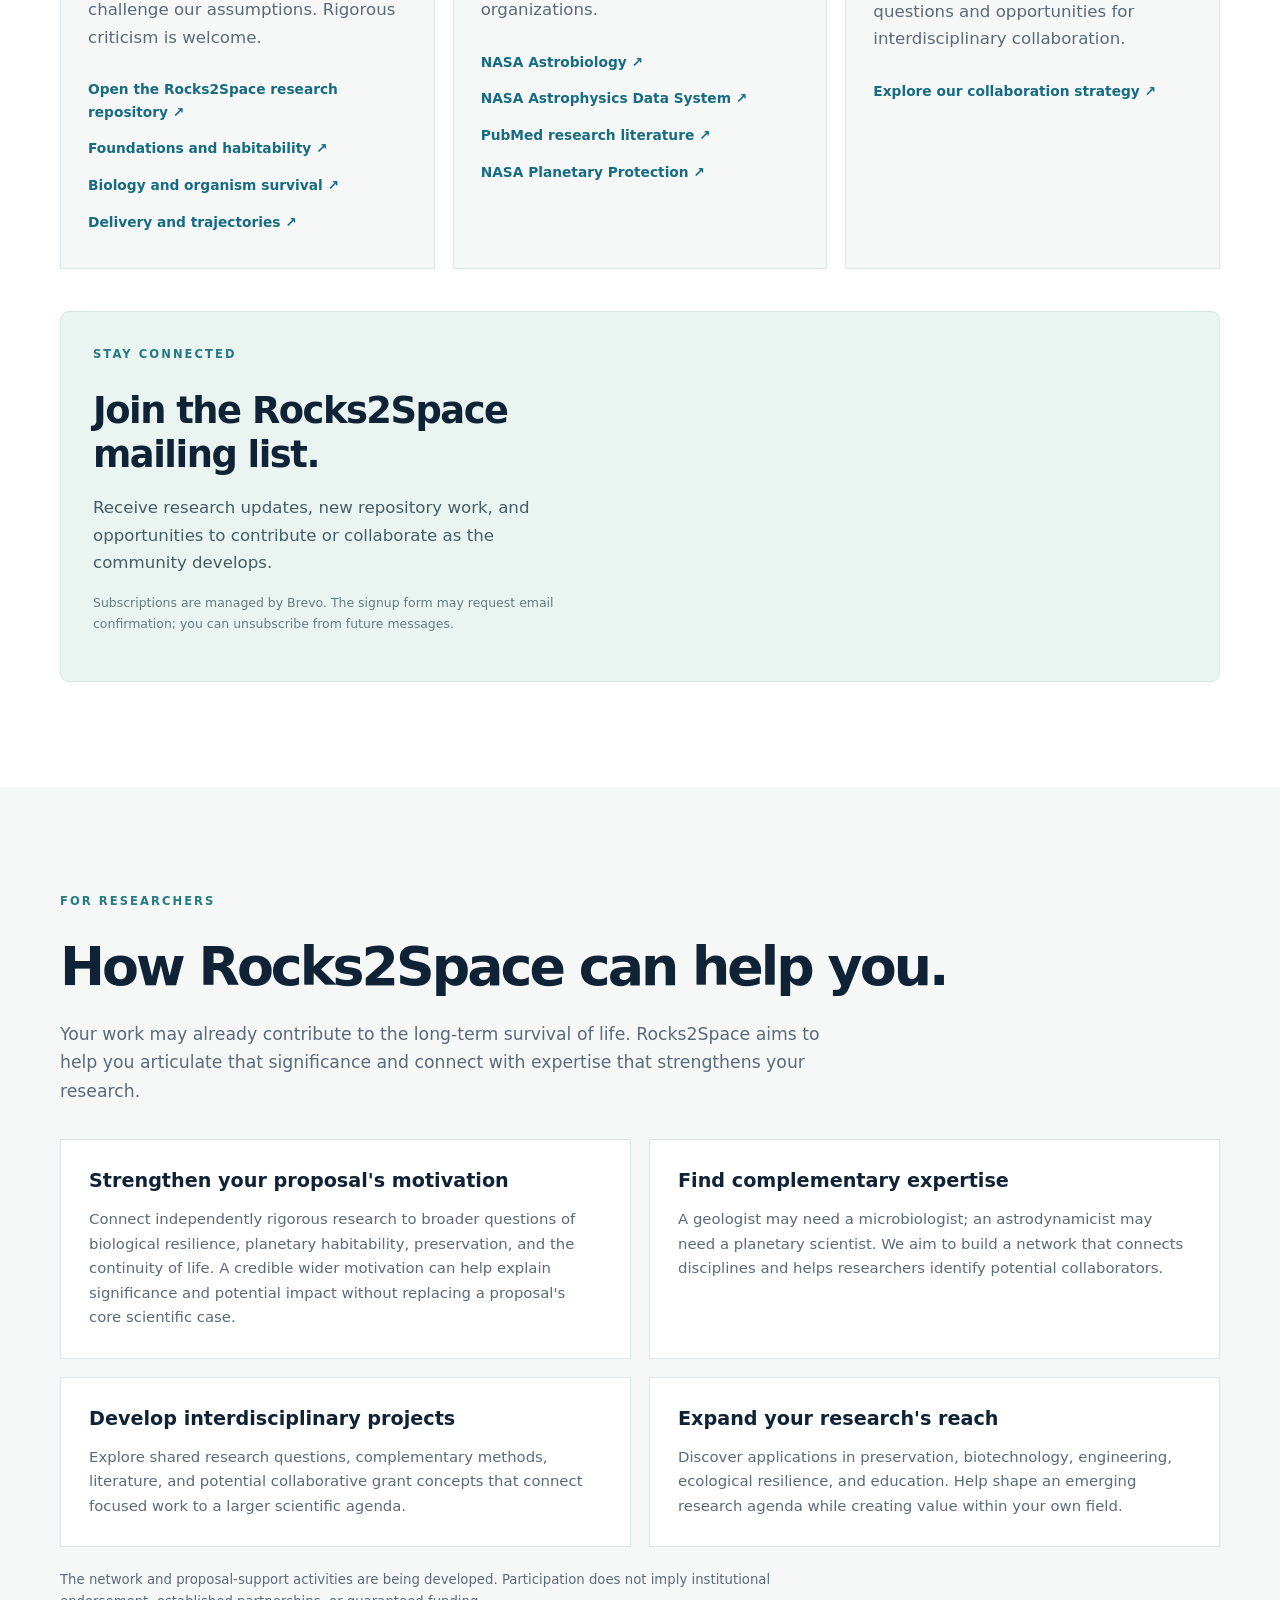
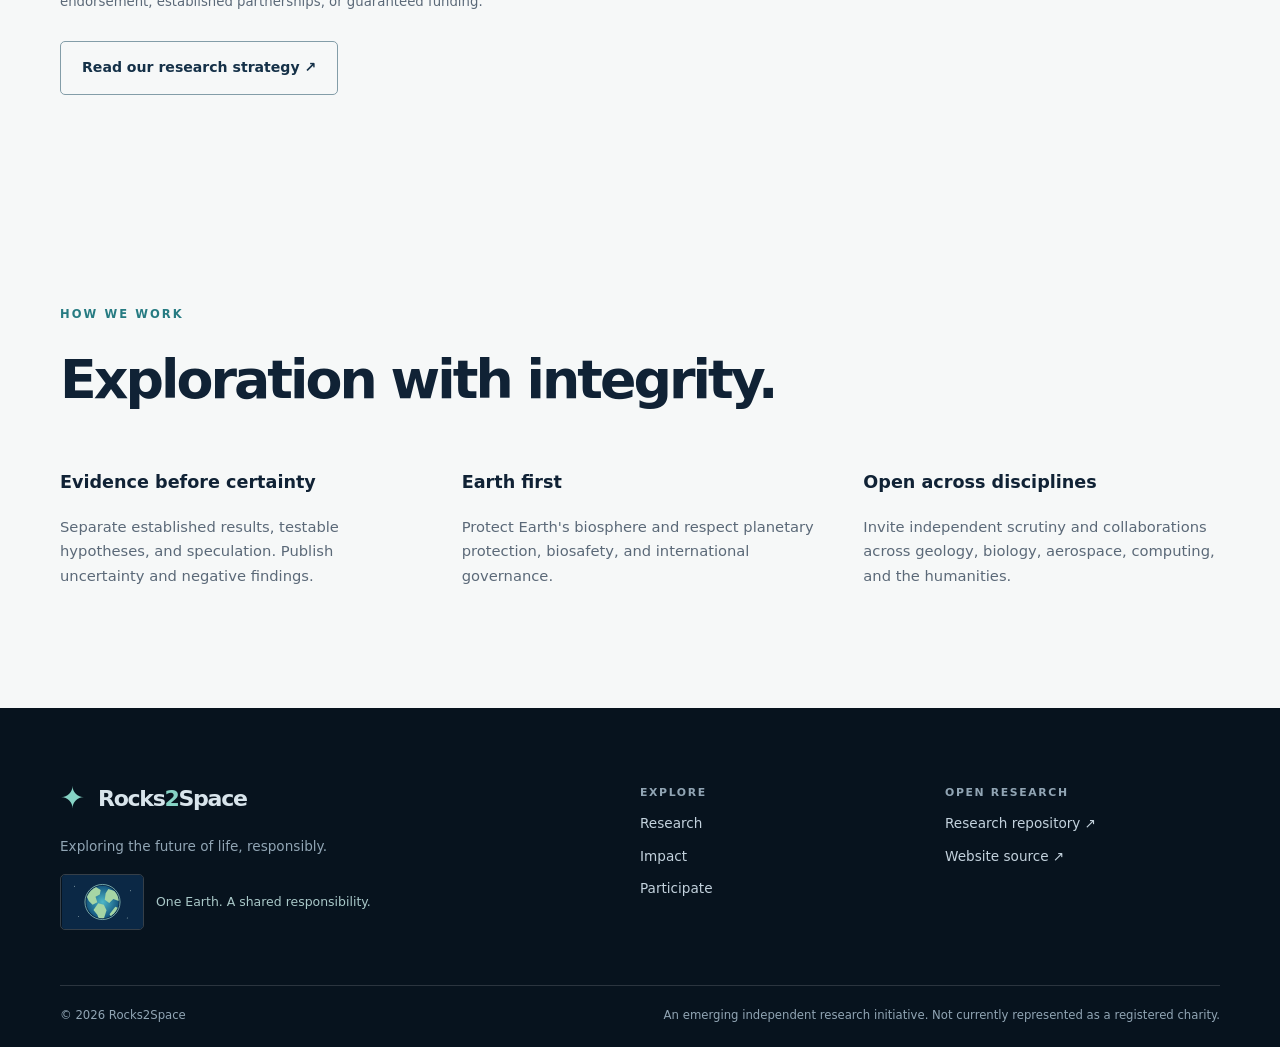
==== commit 83a8899c: "Use uploaded detailed mushroom artwork in homepage hero" ====
--- a/index.html
+++ b/index.html
@@ -31,7 +31,7 @@
         <div class="actions"><a class="button primary" href="#research">Explore the research <span aria-hidden="true">↗</span></a><a class="button secondary" href="#participate">Get involved <span aria-hidden="true">→</span></a></div>
         <p class="hero-note">An audacious destination. Real geology, biology, and orbital mechanics.</p>
       </div>
-      <figure class="hero-art"><img src="assets/mushroom-stars.svg" alt="Mushroom releasing spores toward stars, an artistic metaphor for lithopanspermia" width="900" height="650" fetchpriority="high"><div class="spore-stream" aria-hidden="true"></div></figure><div class="planet" aria-hidden="true"></div>
+      <figure class="hero-art"><img src="assets/a_highly_detailed_cinematic_fantasy_macro_scene.png" alt="Mushroom releasing spores toward stars, an artistic metaphor for lithopanspermia" width="900" height="650" fetchpriority="high"><div class="spore-stream" aria-hidden="true"></div></figure><div class="planet" aria-hidden="true"></div>
     </section>
     <section class="intro section" id="why" aria-labelledby="why-title">
       <div class="container intro-grid">
--- a/styles.css
+++ b/styles.css
@@ -75,3 +75,13 @@
 .earth-flag img{width:84px;height:56px;object-fit:contain;border:1px solid #ffffff30;border-radius:5px}
 @media(max-width:900px){.hero-content{padding-right:36%}.hero-art{width:40vw;right:-4%}.hero h1{font-size:clamp(2.8rem,5vw,4rem)}}
 @media(max-width:680px){.hero-content{padding-right:0;padding-bottom:290px}.hero-art{width:min(88vw,430px);right:50%;top:auto;bottom:8px;transform:translateX(50%);opacity:.95}.hero h1{font-size:clamp(2.75rem,11vw,4.2rem)}.hero-art img{max-height:280px;object-fit:cover}.nature-art img{max-height:260px}.nature-art-row{padding-bottom:0}}
+
+
+/* The hero's golden spore stream: decorative motion, not a claim of real spaceborne spores. */
+.hero-art{isolation:isolate}
+.spore-stream{position:absolute;inset:0;overflow:hidden;pointer-events:none;border-radius:16px}
+.spore-stream::before,.spore-stream::after{content:"";position:absolute;width:54%;height:50%;left:34%;top:18%;background-image:radial-gradient(circle,#ffe5a3 0 1.6px,transparent 2.6px),radial-gradient(circle,#ffbf68 0 1px,transparent 2px),radial-gradient(circle,#fff0c5 0 1.2px,transparent 2px);background-size:31px 43px,47px 37px,59px 53px;filter:drop-shadow(0 0 5px #ffc975);opacity:0;transform:translate(-24%,35%) rotate(-20deg) scale(.65);animation:spores-to-stars 8s linear infinite}
+.spore-stream::after{animation-delay:-4s;background-size:39px 49px,53px 61px,43px 47px;opacity:0}
+@keyframes spores-to-stars{0%{opacity:0;transform:translate(-24%,35%) rotate(-20deg) scale(.65)}18%{opacity:.85}70%{opacity:.8}100%{opacity:0;transform:translate(42%,-58%) rotate(-20deg) scale(1.2)}}
+.hero h1{max-width:780px}
+@media(prefers-reduced-motion:reduce){.spore-stream::before,.spore-stream::after{animation:none;opacity:.45;transform:none}}
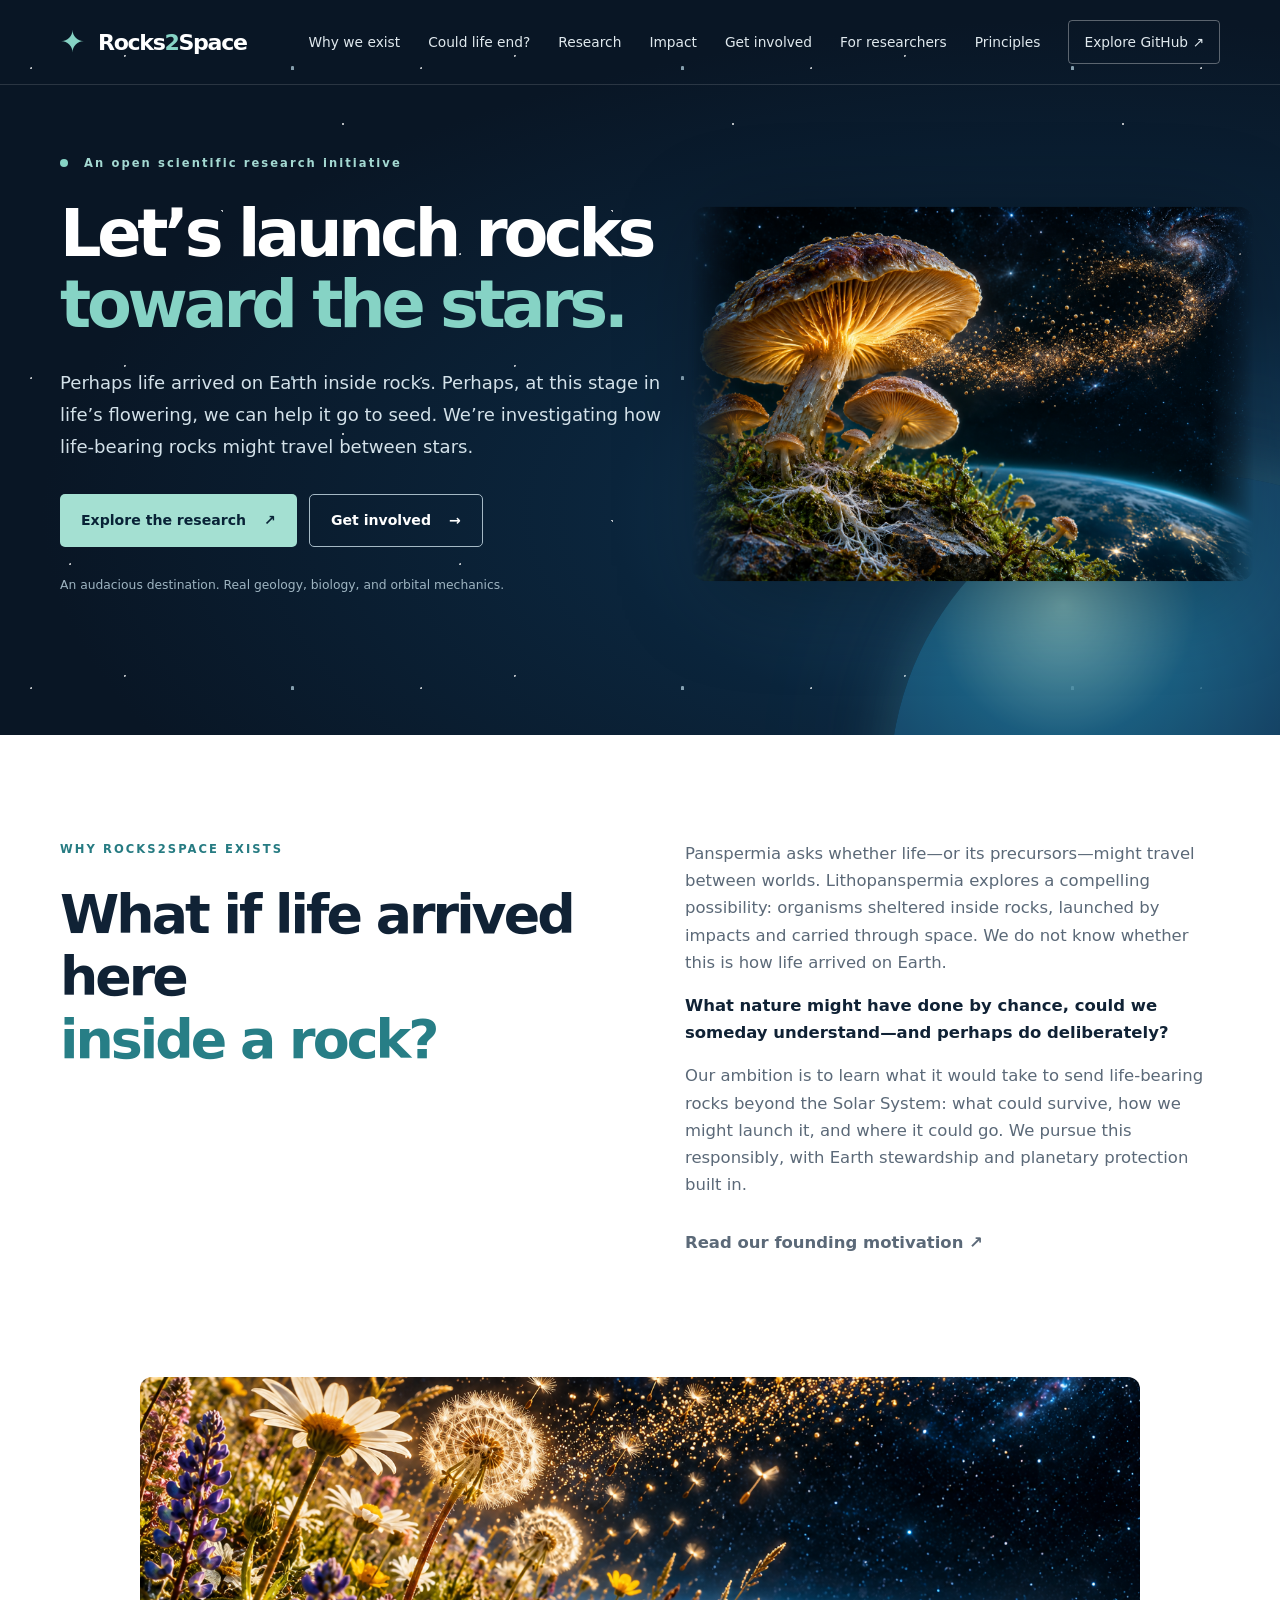
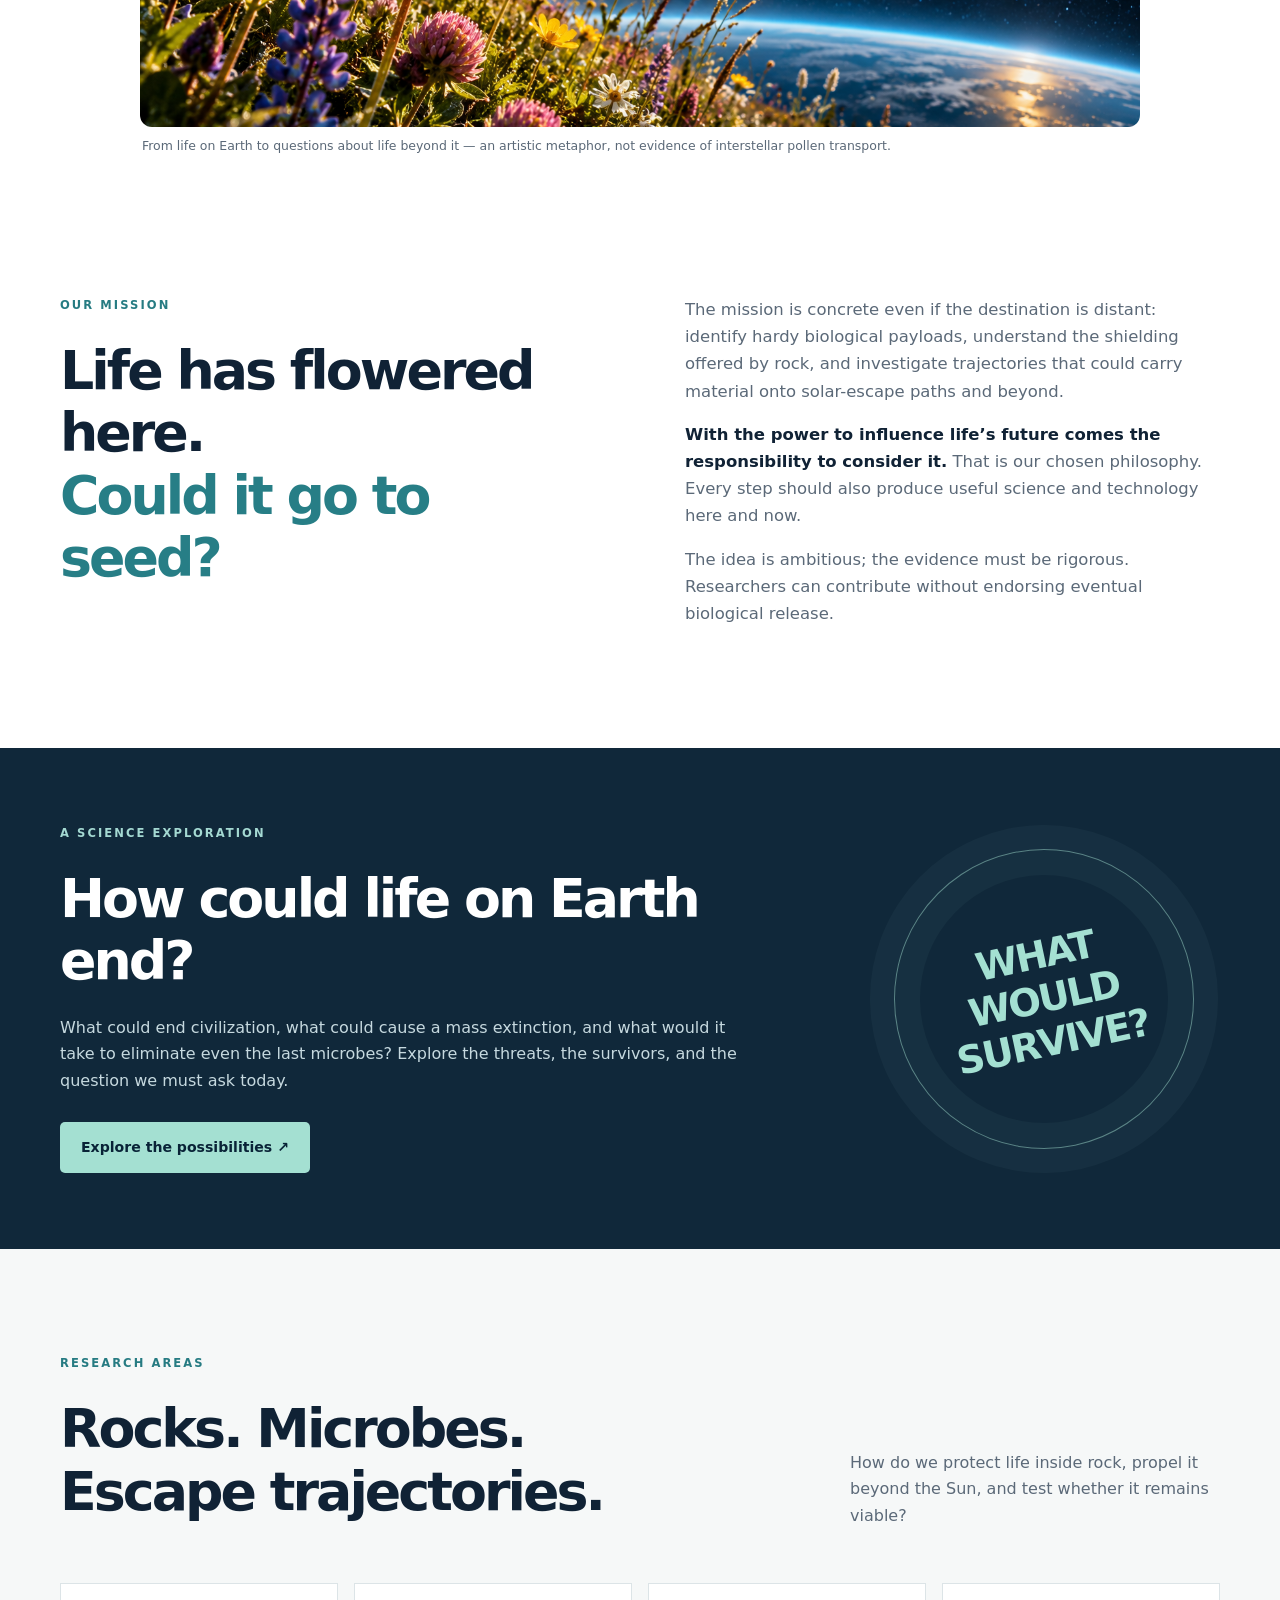
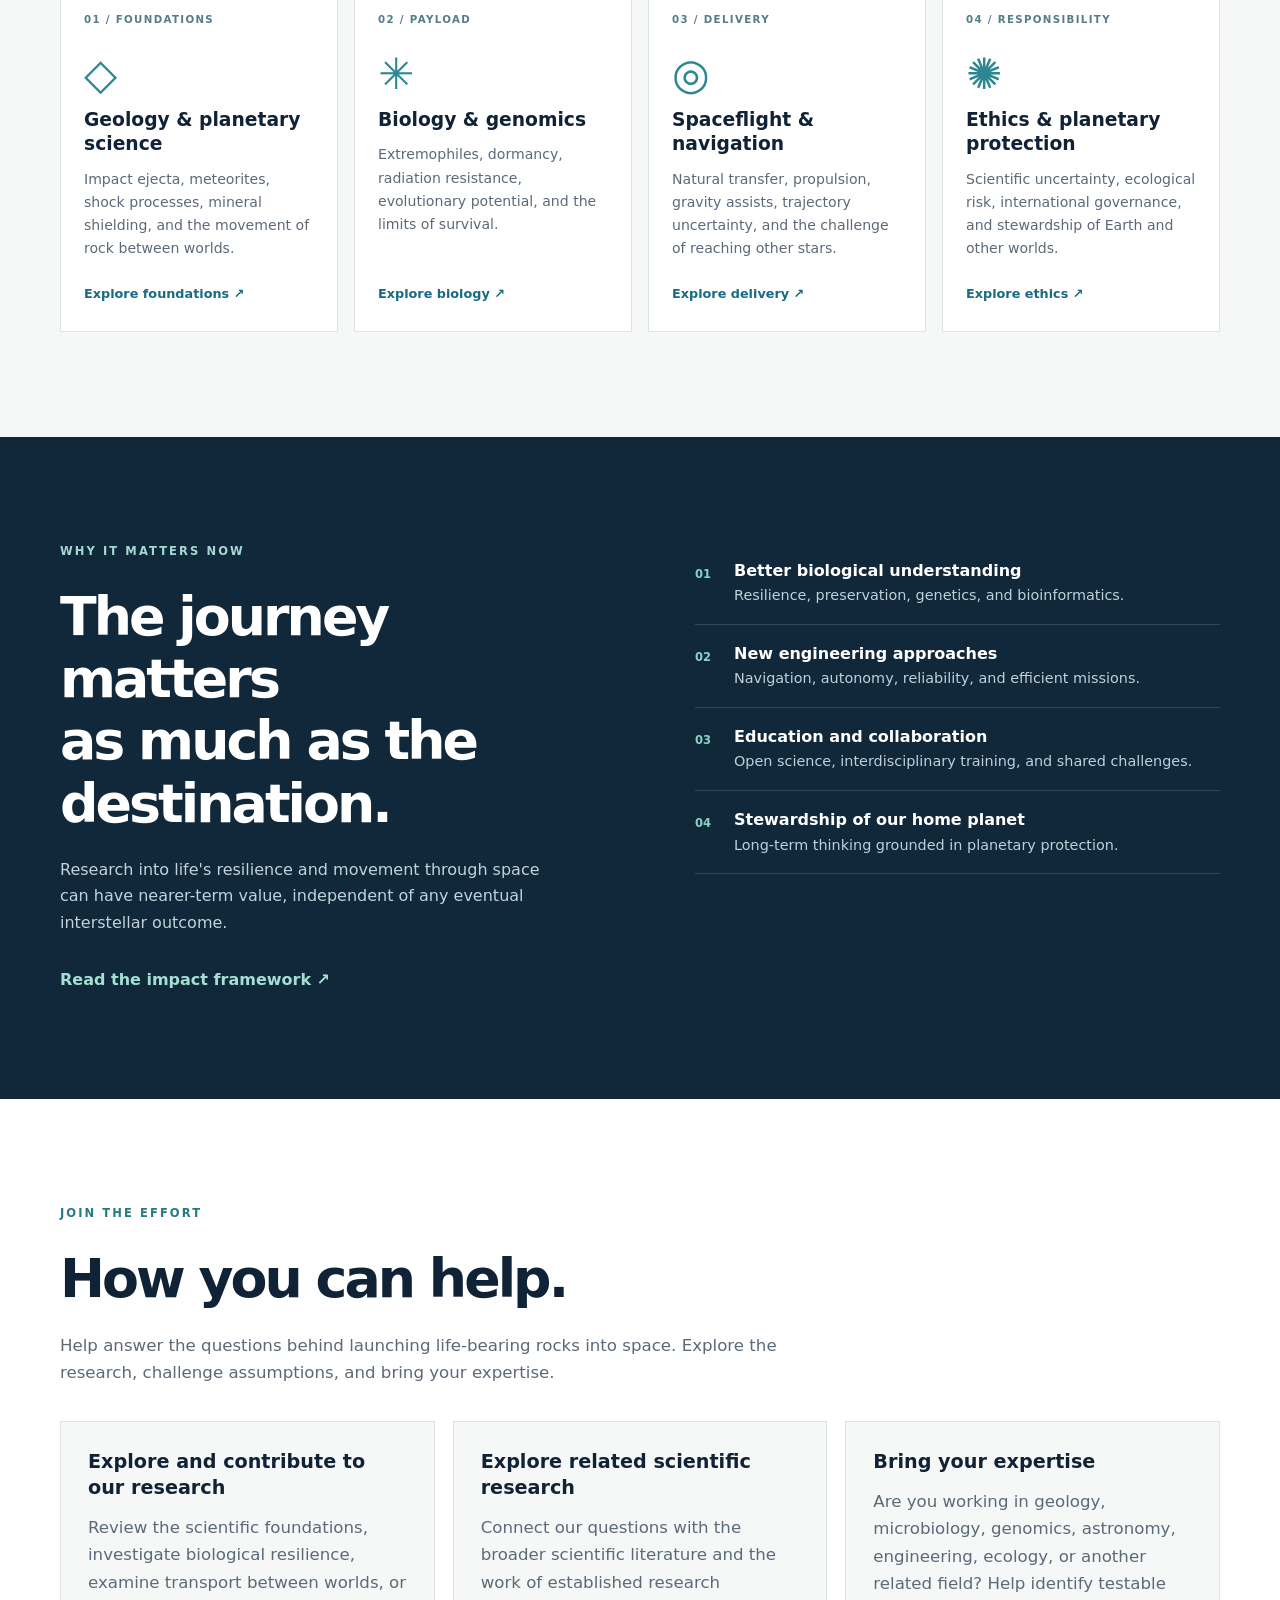
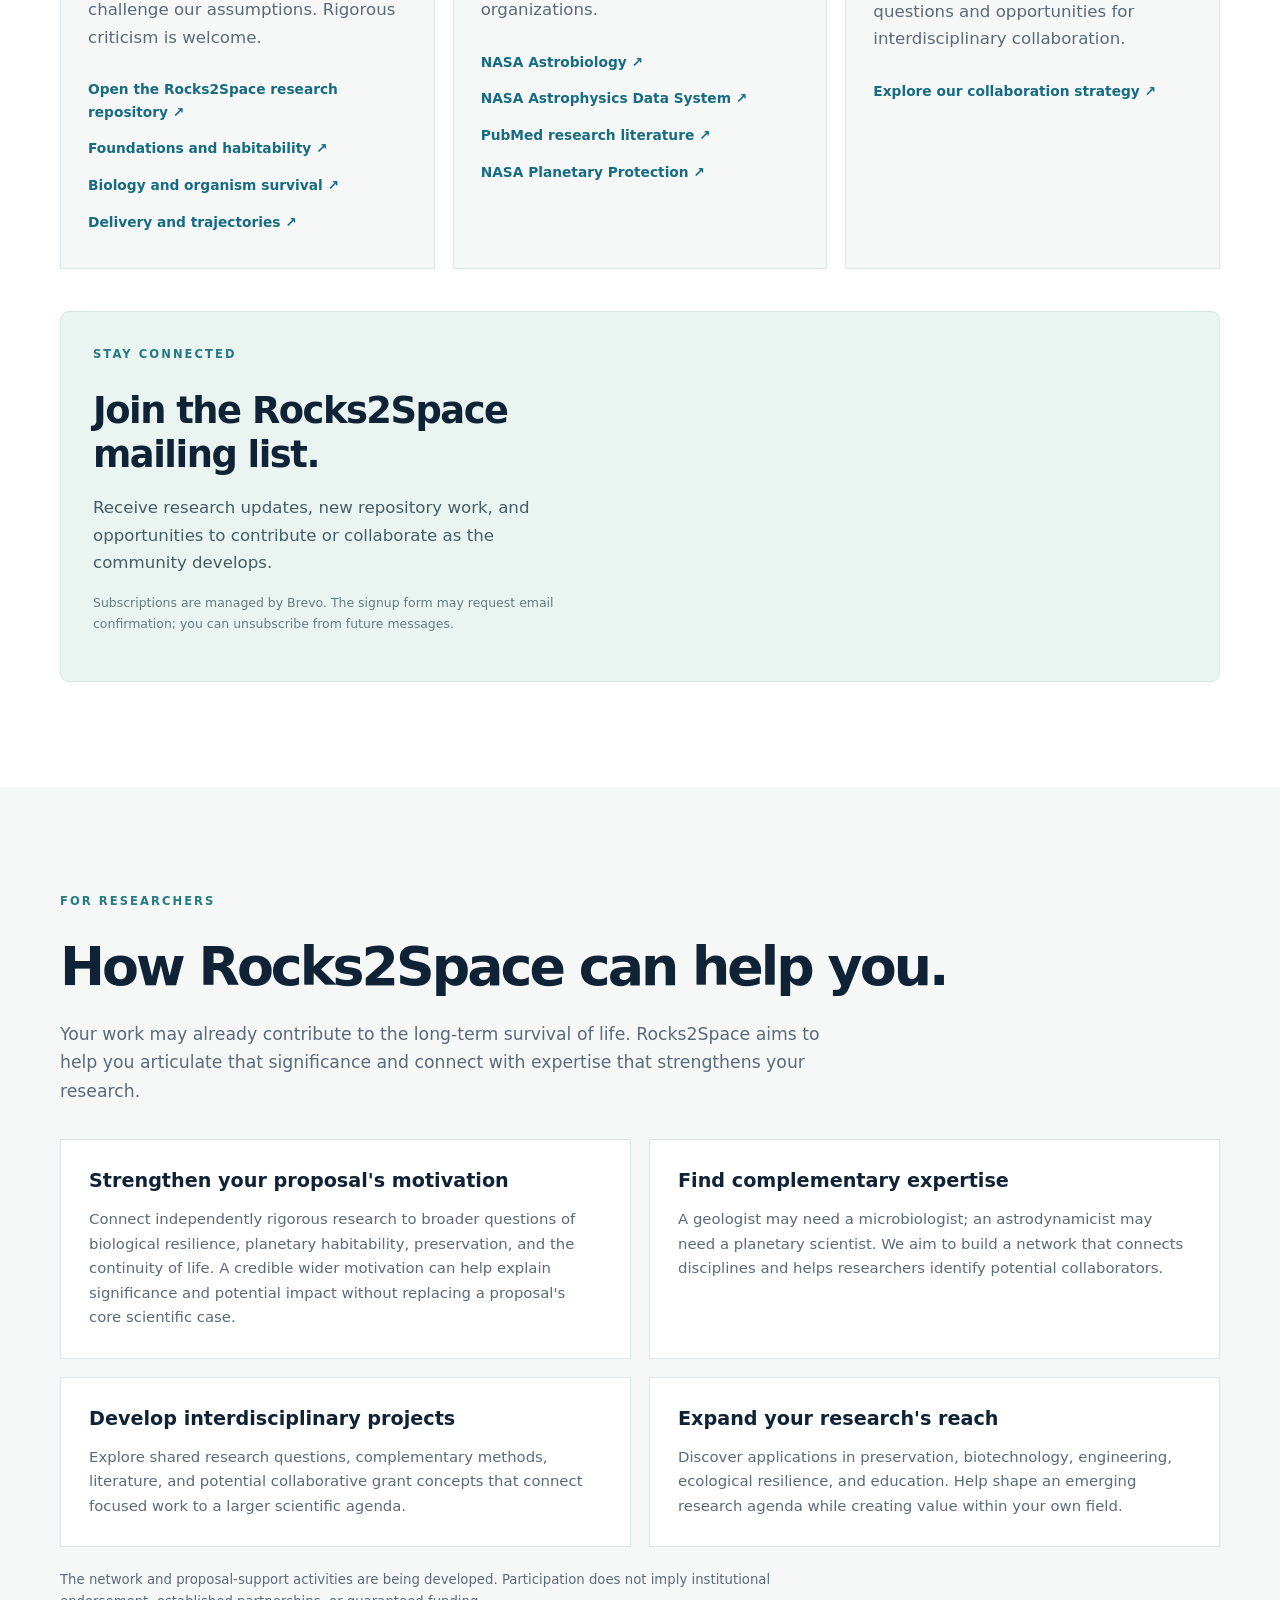
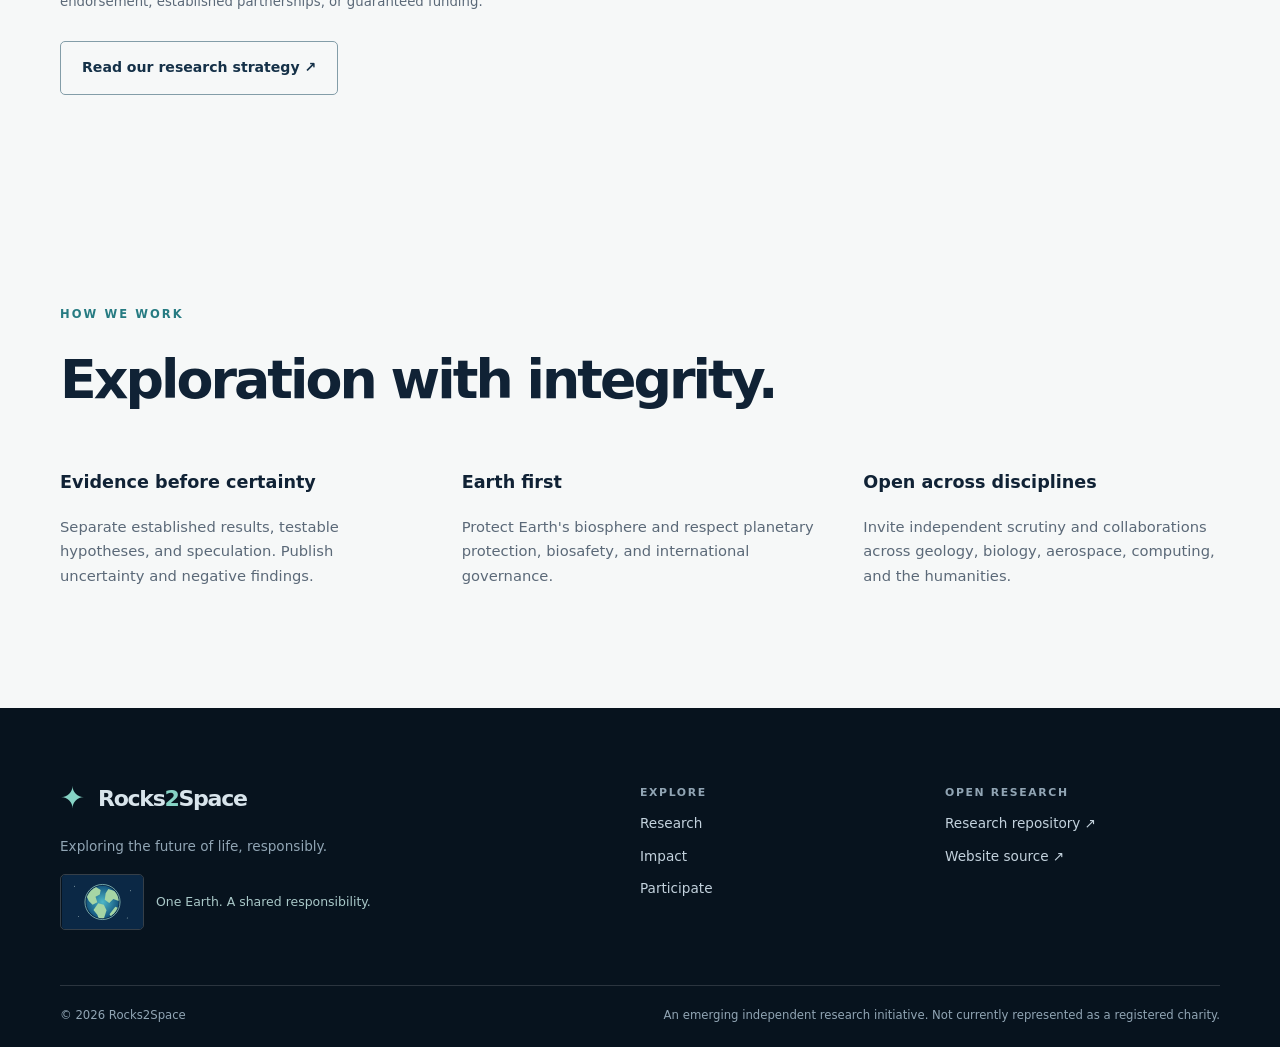
==== commit 1b26439e: "Display uploaded cinematic wildflower meadow on homepage" ====
--- a/index.html
+++ b/index.html
@@ -39,7 +39,7 @@
         <div><p>Panspermia asks whether life—or its precursors—might travel between worlds. Lithopanspermia explores a compelling possibility: organisms sheltered inside rocks, launched by impacts and carried through space. We do not know whether this is how life arrived on Earth.</p><p><strong>What nature might have done by chance, could we someday understand—and perhaps do deliberately?</strong></p><p>Our ambition is to learn what it would take to send life-bearing rocks beyond the Solar System: what could survive, how we might launch it, and where it could go. We pursue this responsibly, with Earth stewardship and planetary protection built in.</p><p><a class="text-link" href="https://github.com/lukassaul/rocks-to-space/blob/main/Strategy/Vision_and_Motivation/README.md">Read our founding motivation ↗</a></p></div>
       </div>
     </section>
-    <div class="container nature-art-row"><figure class="nature-art"><img src="assets/flowers-stars.svg" alt="Wildflowers with golden pollen drifting toward the stars" width="900" height="650" loading="lazy"><figcaption>From life on Earth to questions about life beyond it — an artistic metaphor, not evidence of interstellar pollen transport.</figcaption></figure></div>
+    <div class="container nature-art-row"><figure class="nature-art"><img src="assets/rocks2space-flowers.png" alt="Wildflowers and dandelion seeds drifting toward a distant galaxy above Earth" width="1536" height="1024" loading="lazy" decoding="async"><div class="seed-stream" aria-hidden="true"></div><figcaption>From life on Earth to questions about life beyond it — an artistic metaphor, not evidence of interstellar pollen transport.</figcaption></figure></div>
     <section class="intro section" aria-labelledby="mission-title">
       <div class="container intro-grid">
         <div><p class="eyebrow dark">OUR MISSION</p><h2 id="mission-title">Life has flowered here.<br><span class="accent">Could it go to seed?</span></h2></div>
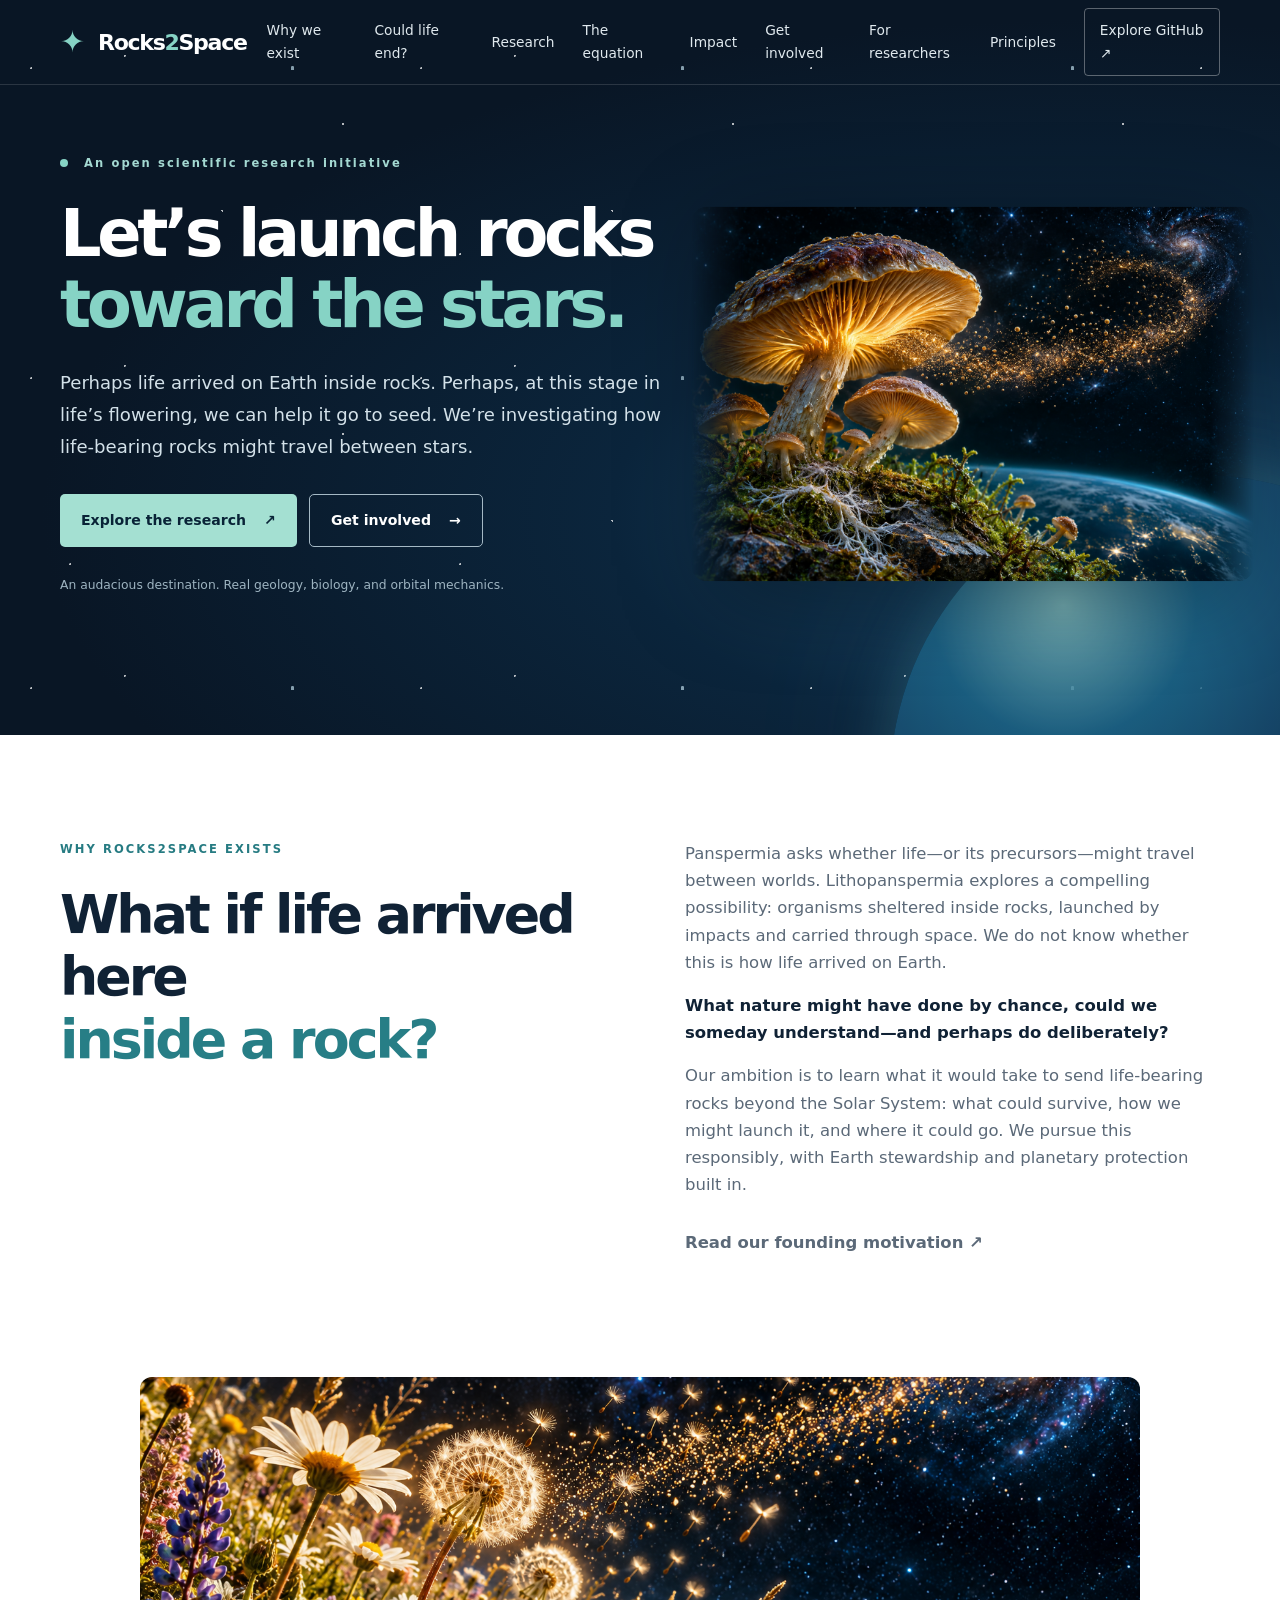
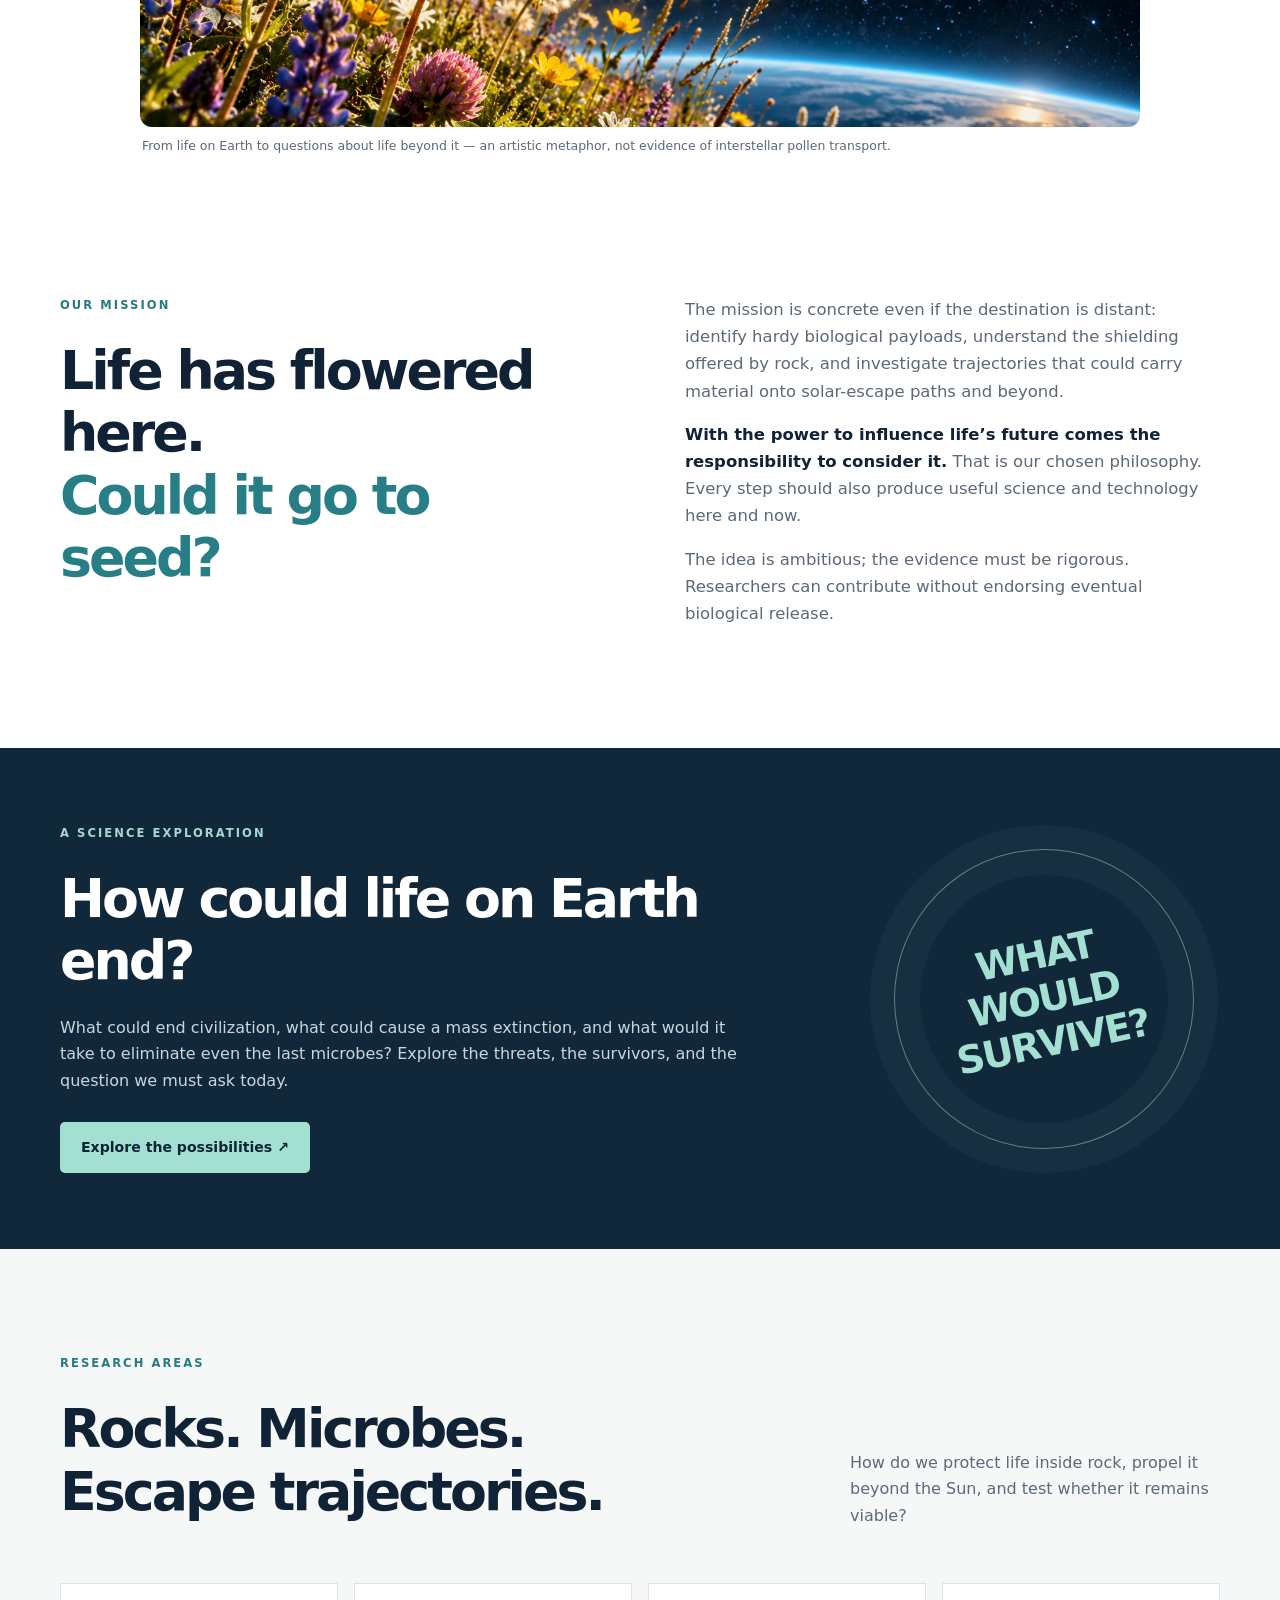
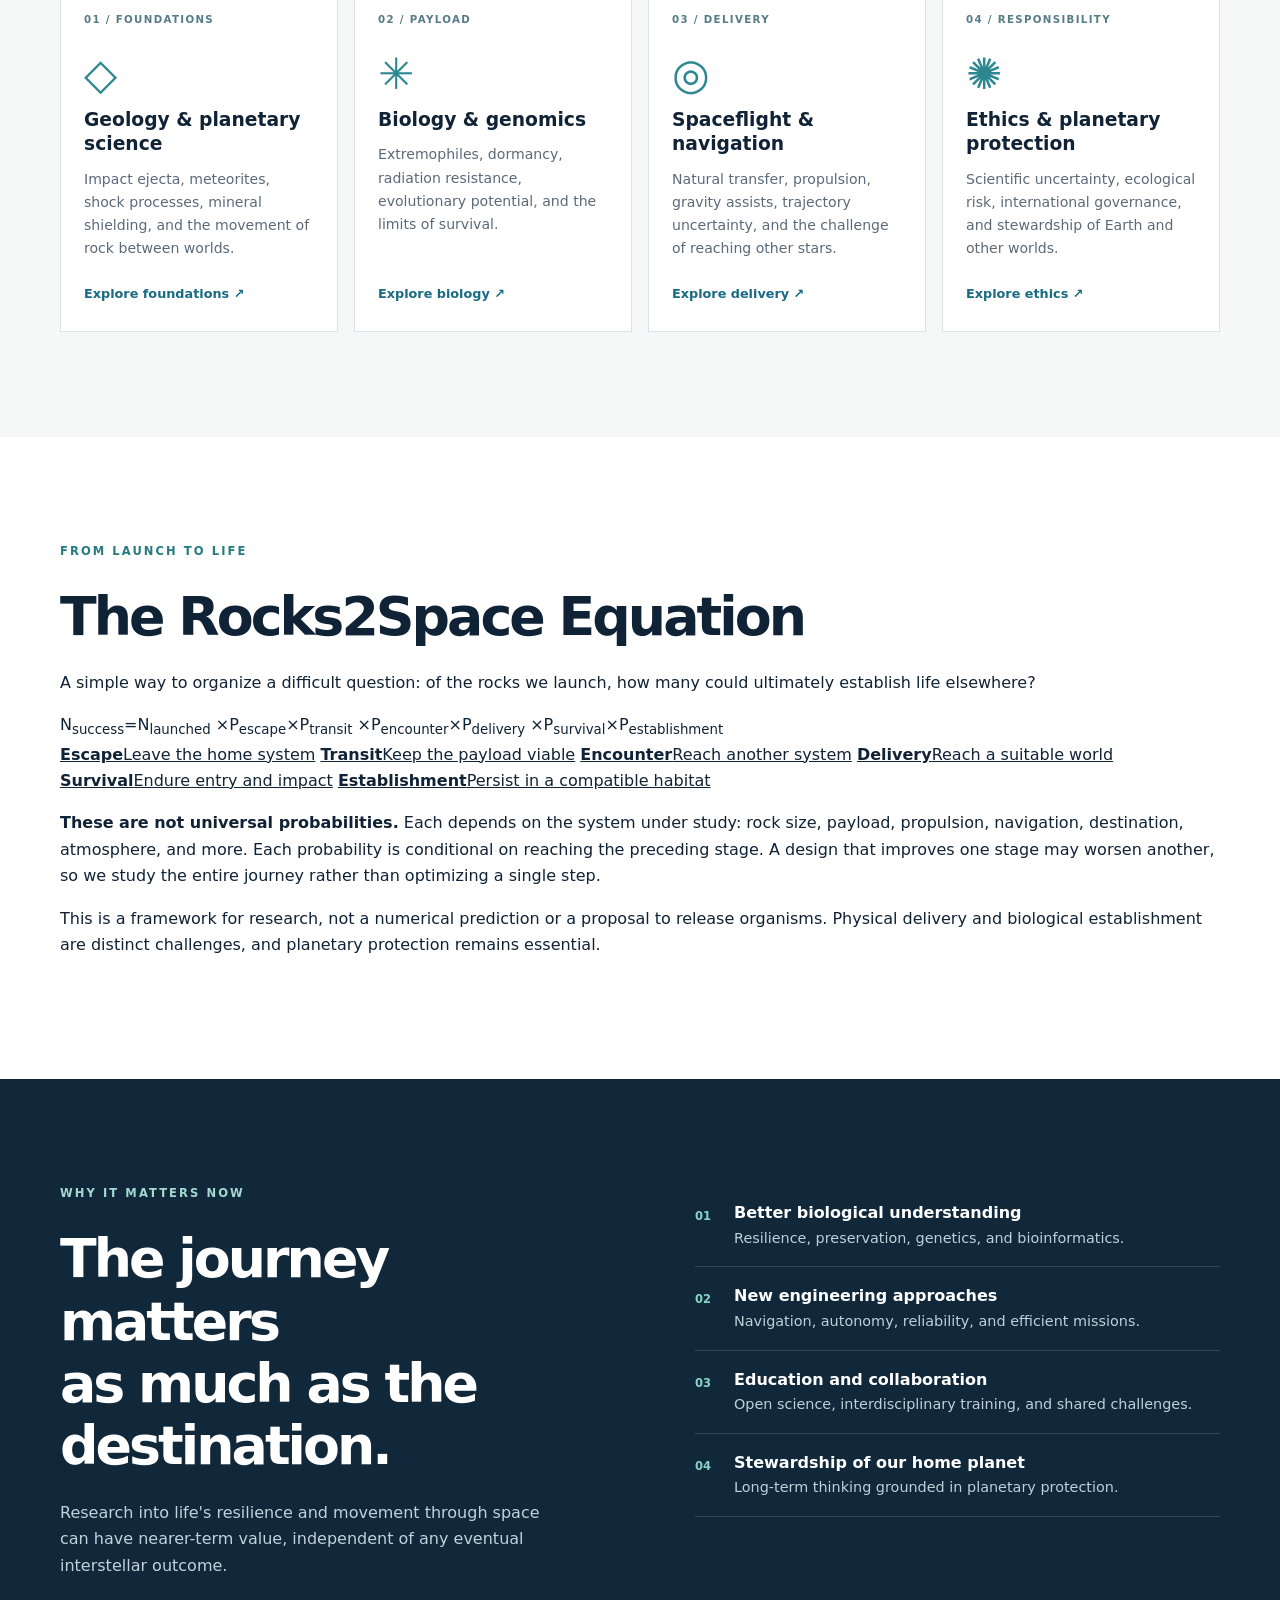
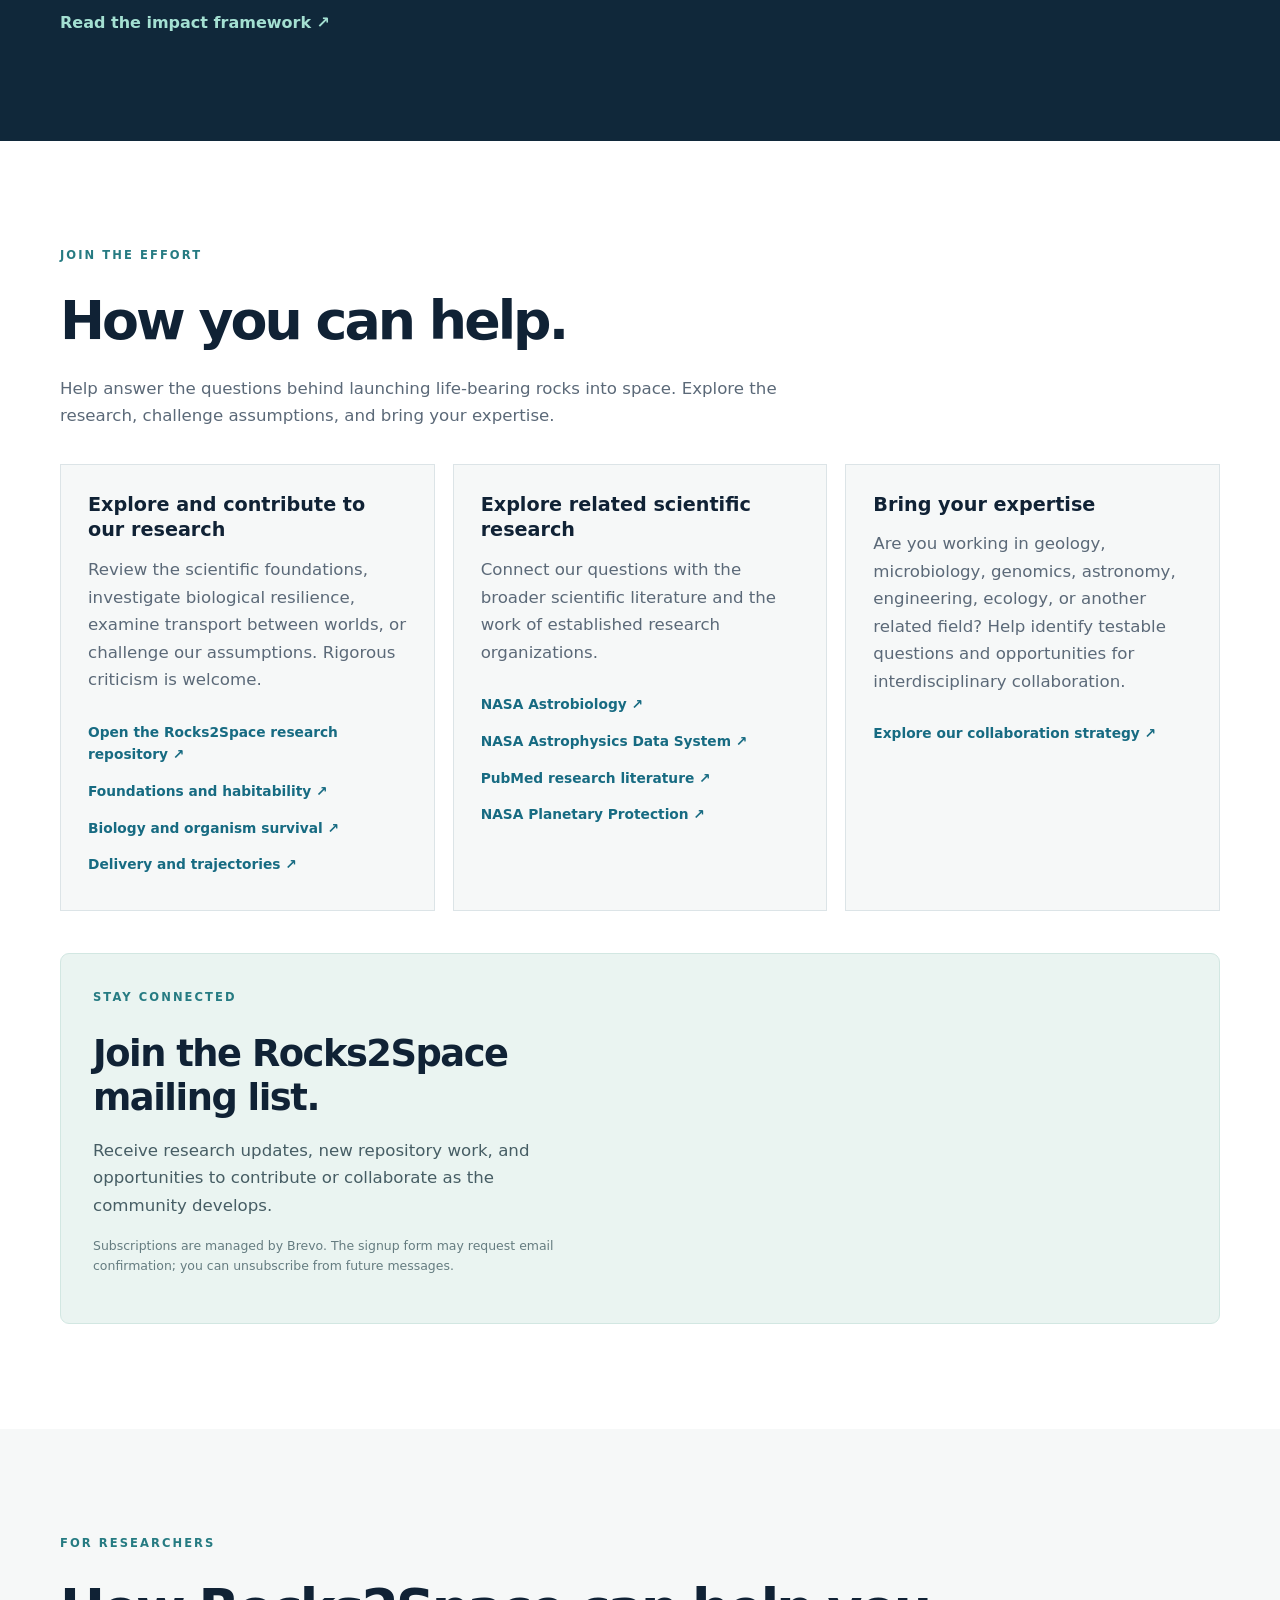
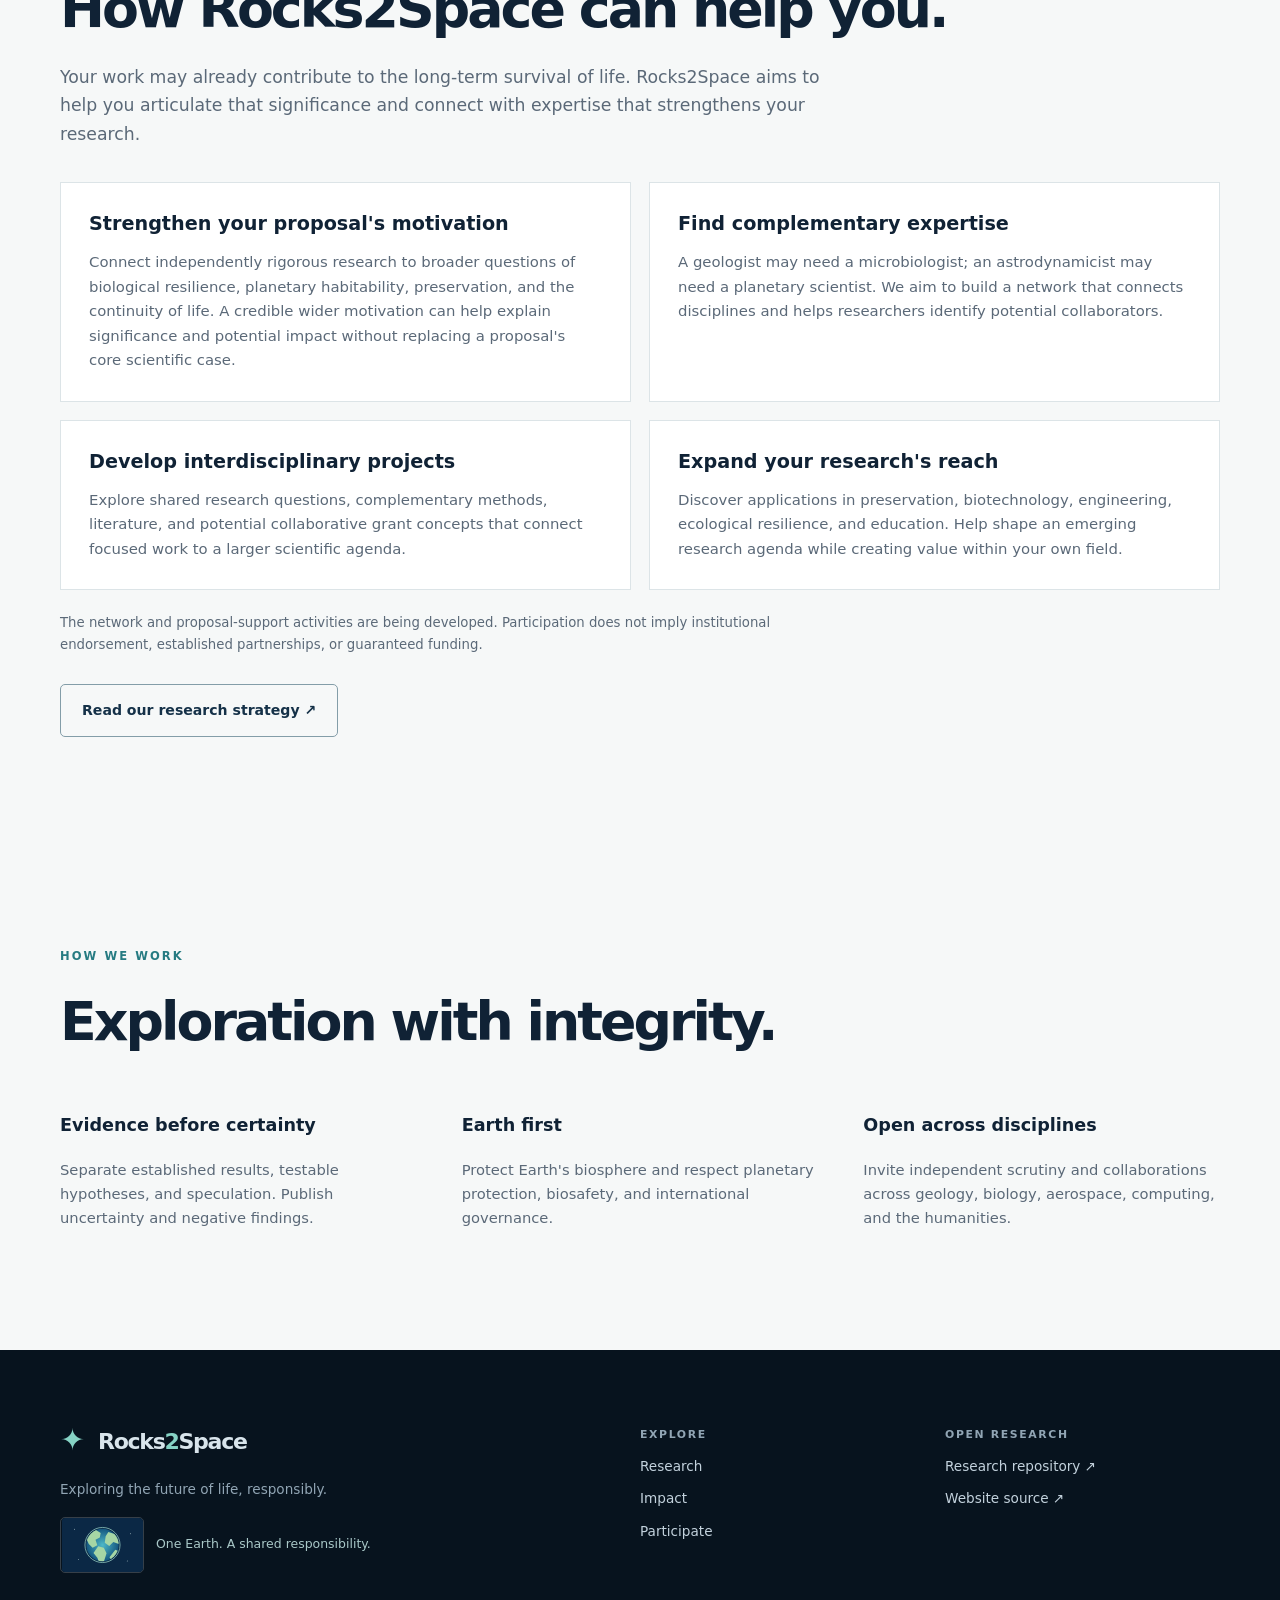
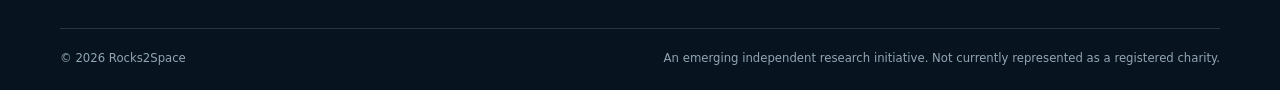
==== commit a4646a87: "Add From Launch to Life equation to homepage" ====
--- a/index.html
+++ b/index.html
@@ -16,7 +16,7 @@
       <a class="brand" href="#home" aria-label="Rocks2Space home"><span class="brand-mark" aria-hidden="true">✦</span> Rocks<span class="brand-two">2</span>Space</a>
       <button class="menu-toggle" type="button" aria-label="Toggle navigation" aria-expanded="false" aria-controls="site-links">Menu <span aria-hidden="true">☰</span></button>
       <nav id="site-links" class="site-links" aria-label="Main navigation">
-        <a href="#why">Why we exist</a><a href="how-could-life-end/">Could life end?</a><a href="#research">Research</a><a href="#impact">Impact</a><a href="#participate">Get involved</a><a href="#research-benefits">For researchers</a><a href="#principles">Principles</a>
+        <a href="#why">Why we exist</a><a href="how-could-life-end/">Could life end?</a><a href="#research">Research</a><a href="#equation">The equation</a><a href="#impact">Impact</a><a href="#participate">Get involved</a><a href="#research-benefits">For researchers</a><a href="#principles">Principles</a>
         <a class="nav-github" href="https://github.com/lukassaul/rocks-to-space" target="_blank" rel="noopener noreferrer">Explore GitHub ↗</a>
       </nav>
     </div>
@@ -56,6 +56,29 @@
           <article class="research-card"><span class="card-number">03 / DELIVERY</span><div class="card-icon" aria-hidden="true">◎</div><h3>Spaceflight &amp; navigation</h3><p>Natural transfer, propulsion, gravity assists, trajectory uncertainty, and the challenge of reaching other stars.</p><a href="https://github.com/lukassaul/rocks-to-space/tree/main/Delivery">Explore delivery ↗</a></article>
           <article class="research-card"><span class="card-number">04 / RESPONSIBILITY</span><div class="card-icon" aria-hidden="true">✺</div><h3>Ethics &amp; planetary protection</h3><p>Scientific uncertainty, ecological risk, international governance, and stewardship of Earth and other worlds.</p><a href="https://github.com/lukassaul/rocks-to-space/tree/main/Foundations/Ethics_and_Planetary_Protection">Explore ethics ↗</a></article>
         </div>
+      </div>
+    </section>
+    <section class="equation-section section" id="equation" aria-labelledby="equation-title">
+      <div class="container">
+        <p class="eyebrow dark">FROM LAUNCH TO LIFE</p>
+        <h2 id="equation-title">The Rocks2Space Equation</h2>
+        <p class="equation-lead">A simple way to organize a difficult question: of the rocks we launch, how many could ultimately establish life elsewhere?</p>
+        <div class="equation-display" role="group" aria-label="Expected successful rocks equals rocks launched multiplied by the conditional probabilities of escape, transit survival, encounter, delivery, arrival survival, and establishment">
+          <span class="eq-result">N<sub>success</sub></span><span class="eq-operator">=</span><span class="eq-factor">N<sub>launched</sub></span>
+          <span class="eq-operator">×</span><span class="eq-factor">P<sub>escape</sub></span><span class="eq-operator">×</span><span class="eq-factor">P<sub>transit</sub></span>
+          <span class="eq-operator">×</span><span class="eq-factor">P<sub>encounter</sub></span><span class="eq-operator">×</span><span class="eq-factor">P<sub>delivery</sub></span>
+          <span class="eq-operator">×</span><span class="eq-factor">P<sub>survival</sub></span><span class="eq-operator">×</span><span class="eq-factor">P<sub>establishment</sub></span>
+        </div>
+        <div class="equation-stages">
+          <a href="https://github.com/lukassaul/rocks-to-space/tree/main/Delivery"><strong>Escape</strong><span>Leave the home system</span></a>
+          <a href="https://github.com/lukassaul/rocks-to-space/tree/main/Payload"><strong>Transit</strong><span>Keep the payload viable</span></a>
+          <a href="https://github.com/lukassaul/rocks-to-space/blob/main/Delivery/Sea_Turtle_Strategy/README.md"><strong>Encounter</strong><span>Reach another system</span></a>
+          <a href="https://github.com/lukassaul/rocks-to-space/blob/main/Delivery/Braking_and_Capture/README.md"><strong>Delivery</strong><span>Reach a suitable world</span></a>
+          <a href="https://github.com/lukassaul/rocks-to-space/blob/main/Delivery/Atmospheric_Entry_and_Impact_Survival/README.md"><strong>Survival</strong><span>Endure entry and impact</span></a>
+          <a href="https://github.com/lukassaul/rocks-to-space/tree/main/Foundations"><strong>Establishment</strong><span>Persist in a compatible habitat</span></a>
+        </div>
+        <p class="equation-explainer"><strong>These are not universal probabilities.</strong> Each depends on the system under study: rock size, payload, propulsion, navigation, destination, atmosphere, and more. Each probability is conditional on reaching the preceding stage. A design that improves one stage may worsen another, so we study the entire journey rather than optimizing a single step.</p>
+        <p class="equation-note">This is a framework for research, not a numerical prediction or a proposal to release organisms. Physical delivery and biological establishment are distinct challenges, and planetary protection remains essential.</p>
       </div>
     </section>
     <section class="impact section" id="impact" aria-labelledby="impact-title"><div class="container impact-grid">
--- a/styles.css
+++ b/styles.css
@@ -85,3 +85,13 @@
 @keyframes spores-to-stars{0%{opacity:0;transform:translate(-24%,35%) rotate(-20deg) scale(.65)}18%{opacity:.85}70%{opacity:.8}100%{opacity:0;transform:translate(42%,-58%) rotate(-20deg) scale(1.2)}}
 .hero h1{max-width:780px}
 @media(prefers-reduced-motion:reduce){.spore-stream::before,.spore-stream::after{animation:none;opacity:.45;transform:none}}
+
+/* Flower meadow: a gentle stream of seeds traveling toward the galaxy. */
+.nature-art{position:relative;isolation:isolate}
+.nature-art img{height:350px;object-position:center 46%}
+.seed-stream{position:absolute;inset:0 0 auto;height:350px;overflow:hidden;border-radius:12px;pointer-events:none}
+.seed-stream::before,.seed-stream::after{content:"";position:absolute;left:32%;top:31%;width:45%;height:40%;background-image:radial-gradient(circle,#fff6d8 0 1.6px,transparent 2.8px),radial-gradient(circle,#ffdc87 0 1px,transparent 2.2px),radial-gradient(circle,#fff 0 1px,transparent 2.4px);background-size:47px 41px,63px 53px,79px 67px;filter:drop-shadow(0 0 5px #ffce7a);opacity:0;animation:seeds-to-stars 11s linear infinite}
+.seed-stream::after{animation-delay:-5.5s;background-size:59px 47px,73px 61px,53px 71px}
+@keyframes seeds-to-stars{0%{opacity:0;transform:translate(-25%,34%) rotate(-12deg) scale(.65)}22%{opacity:.75}70%{opacity:.65}100%{opacity:0;transform:translate(65%,-70%) rotate(12deg) scale(1.12)}}
+@media(max-width:680px){.nature-art img{height:260px}.seed-stream{height:260px}}
+@media(prefers-reduced-motion:reduce){.seed-stream::before,.seed-stream::after{animation:none;opacity:.35;transform:none}}
